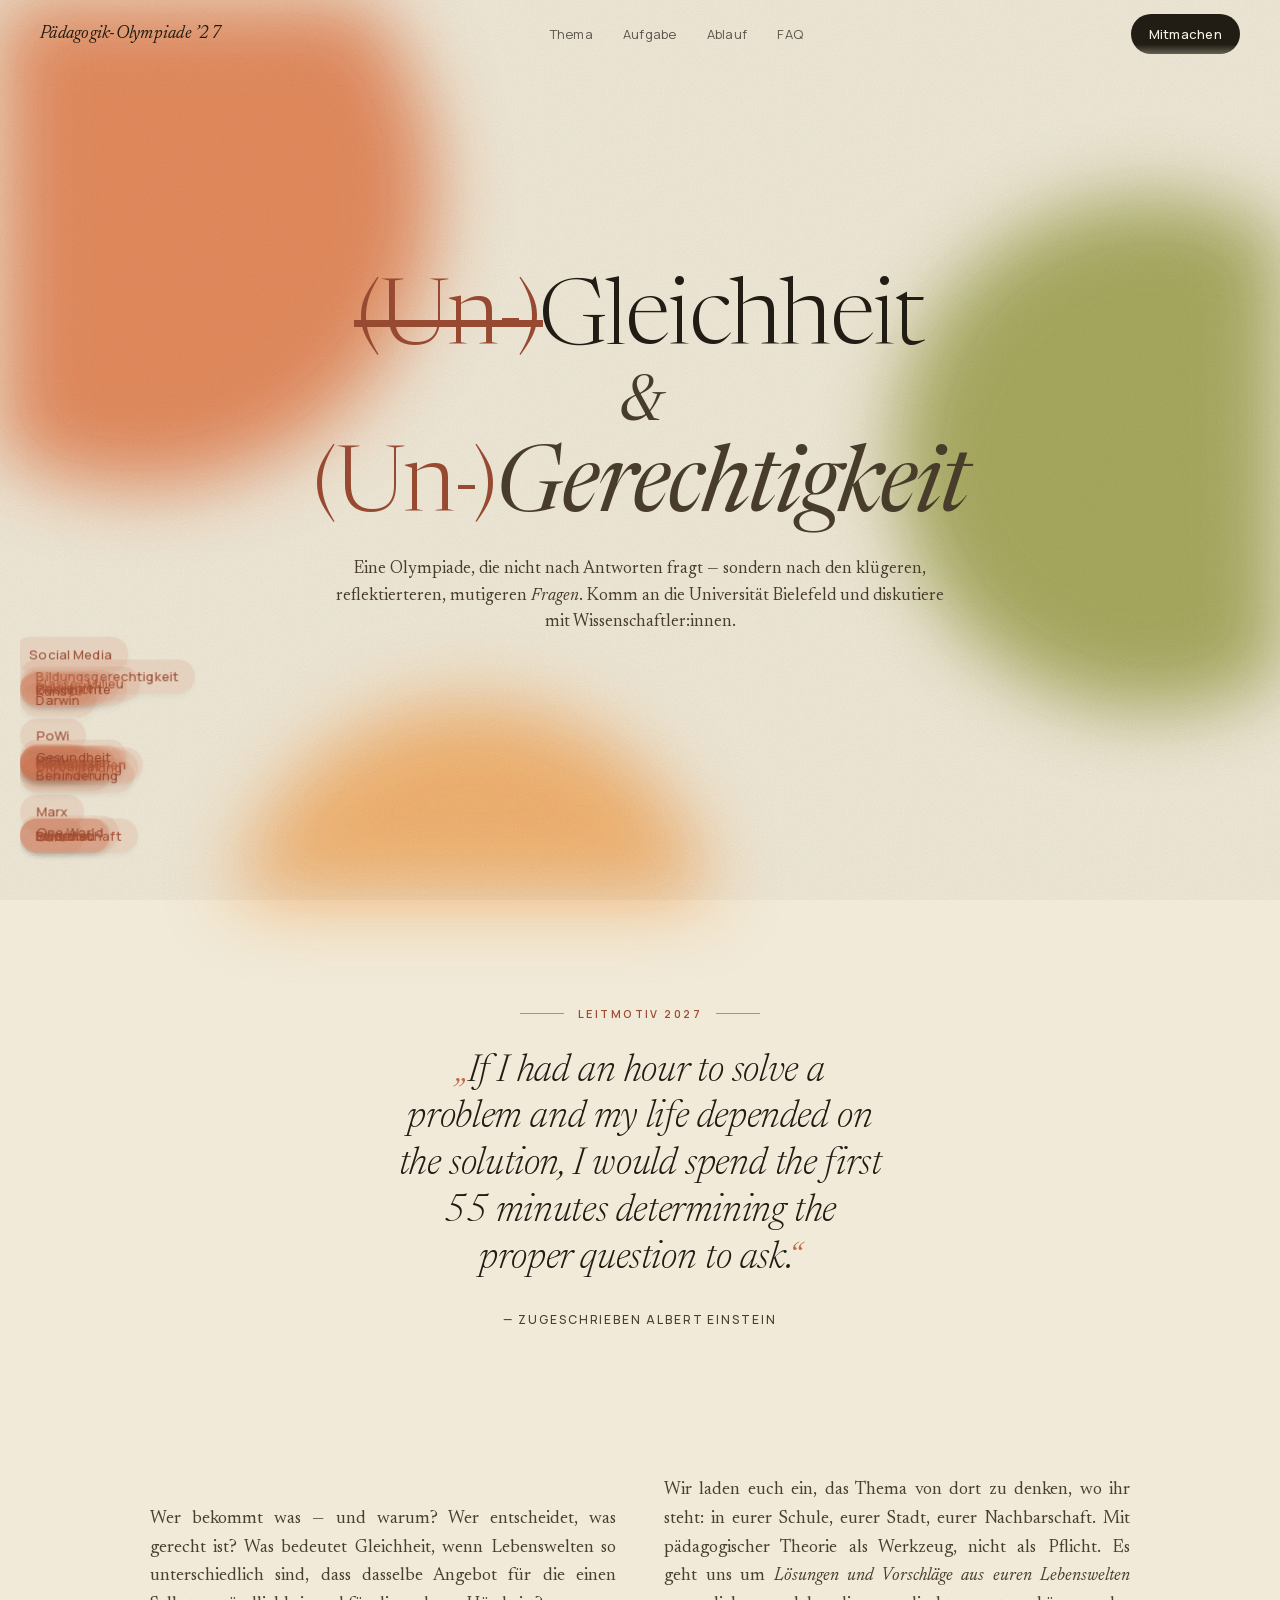
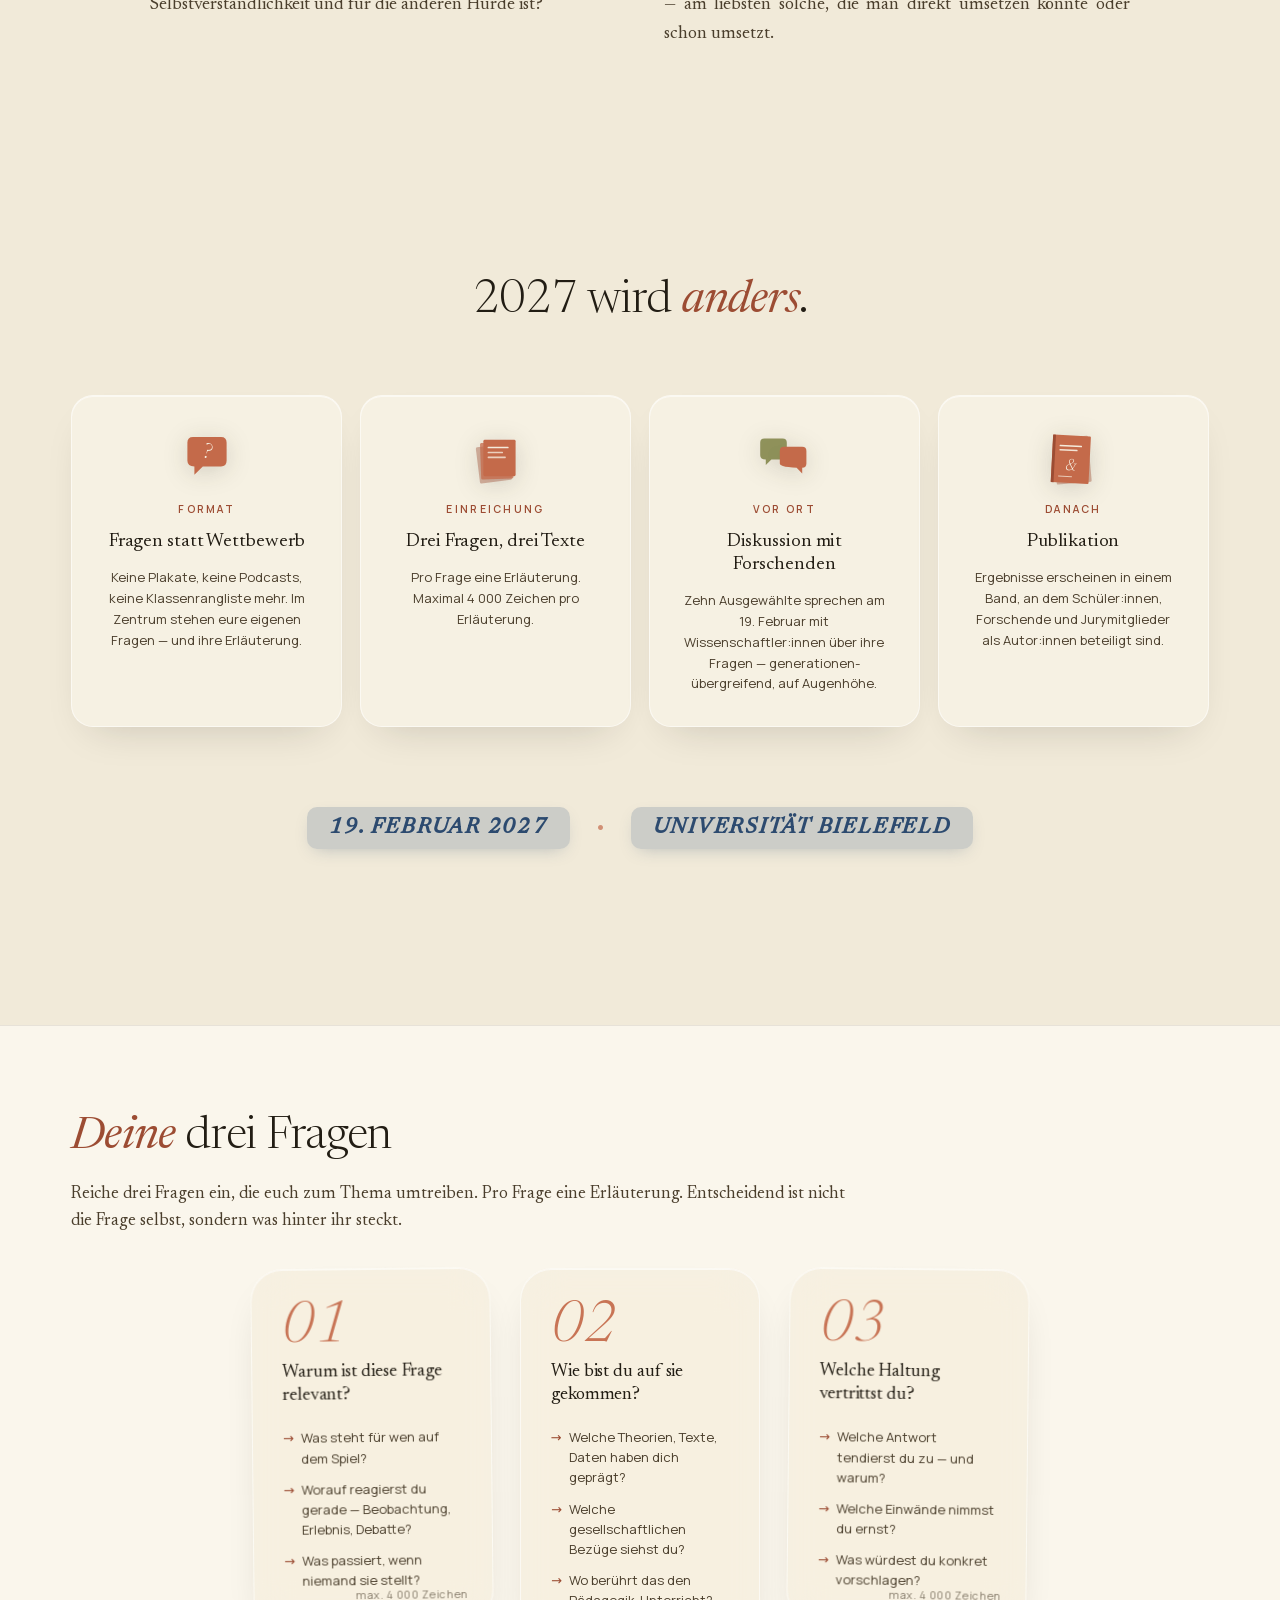
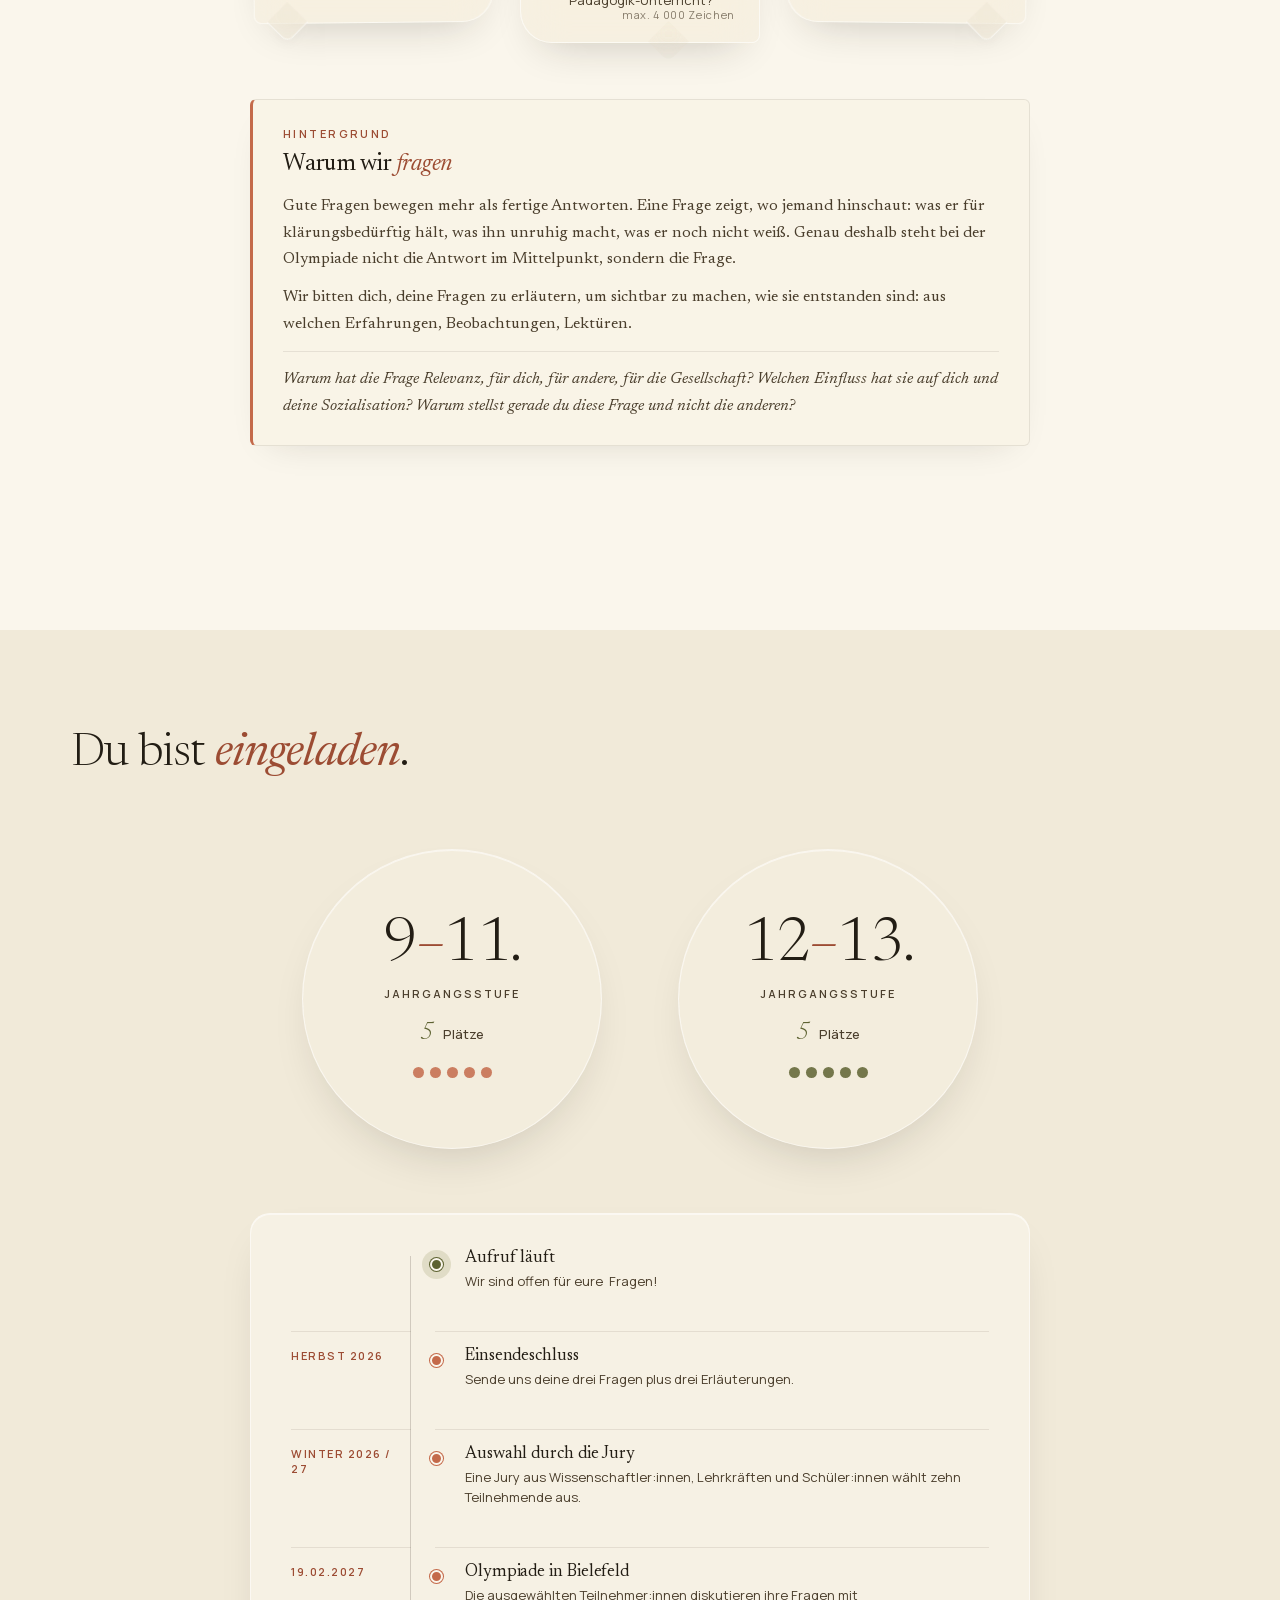
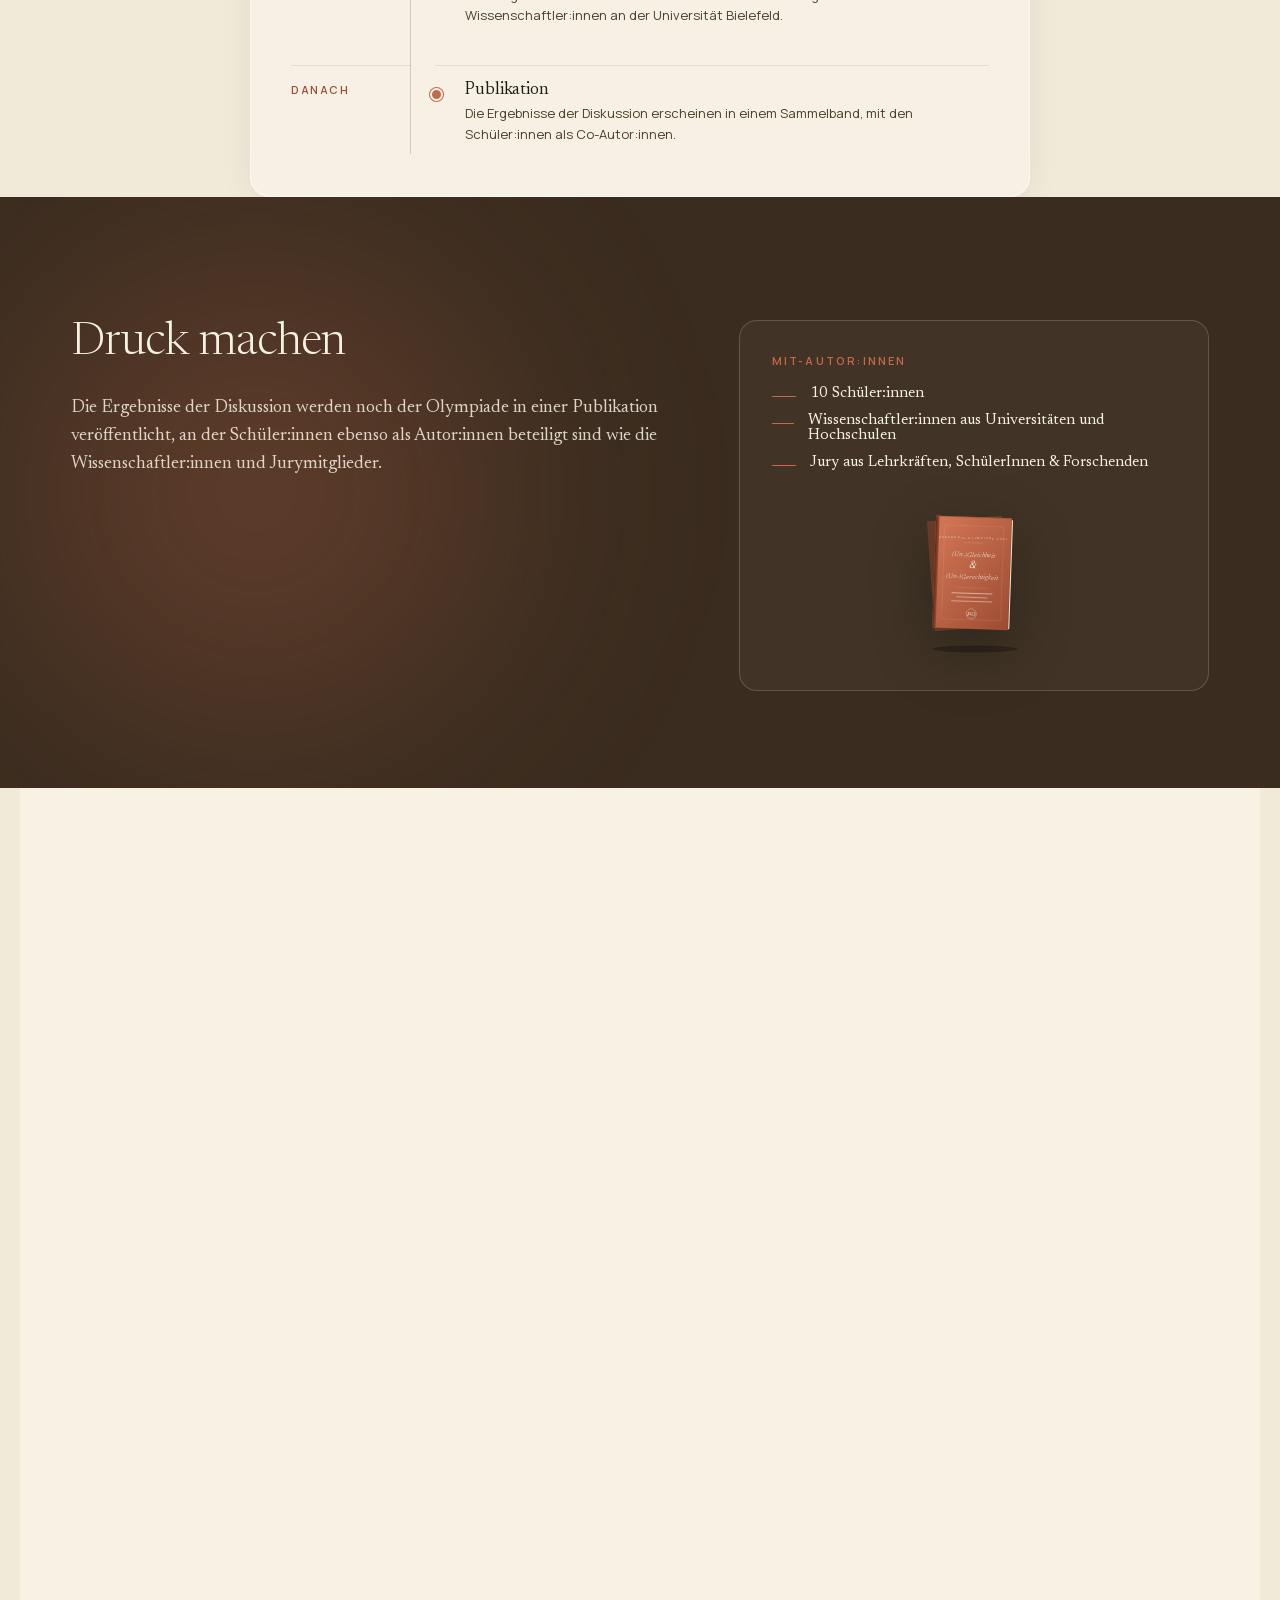
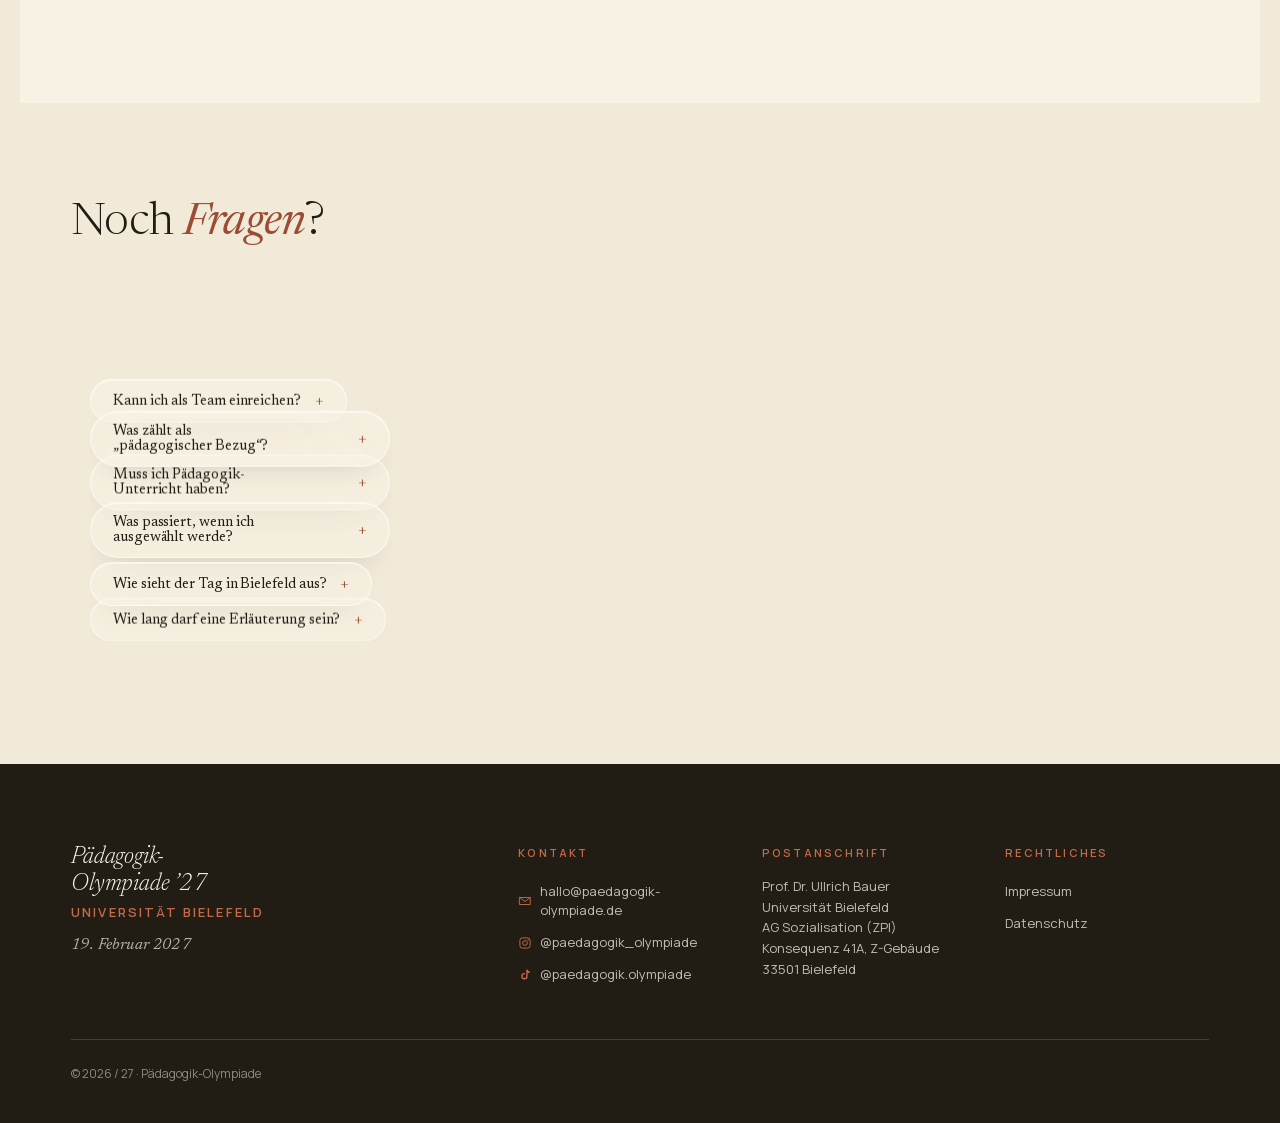
==== index.html @ 450d7ed5 "Hero: add PoWi to drifting words; fix 'Reicht' -> 'Reiche' in Aufgabe intro Co-Authored-By: Claude O" ====
<!DOCTYPE html>
<html lang="de">
<head>
<meta charset="UTF-8" />
<meta name="viewport" content="width=device-width, initial-scale=1.0" />
<title>Pädagogik-Olympiade 2027 — (Un-)Gleichheit & (Un-)Gerechtigkeit</title>
<meta name="description" content="Pädagogik-Olympiade 2027 an der Universität Bielefeld: Reiche drei Fragen zum Thema (Un-)Gleichheit und (Un-)Gerechtigkeit ein und diskutiere mit Wissenschaftler:innen.">
<meta name="referrer" content="strict-origin-when-cross-origin">
<meta http-equiv="Content-Security-Policy" content="default-src 'self'; style-src 'self' 'unsafe-inline'; font-src 'self'; img-src 'self' data:; script-src 'self' 'unsafe-inline'; base-uri 'self'; form-action 'self'; frame-ancestors 'none'">
<meta property="og:type" content="website">
<meta property="og:title" content="Pädagogik-Olympiade 2027 — (Un-)Gleichheit & (Un-)Gerechtigkeit">
<meta property="og:description" content="Reiche drei Fragen ein und diskutiere am 19. Februar 2027 an der Universität Bielefeld mit Wissenschaftler:innen.">
<meta property="og:url" content="https://tobiaskammer.github.io/paedagogik-olympiade-2027/">
<meta property="og:locale" content="de_DE">
<meta name="twitter:card" content="summary_large_image">
<link rel="icon" href="favicon.svg" type="image/svg+xml">
<link href="fonts/fonts.css" rel="stylesheet">
<style>
:root{
  --sand: #F1EAD9;
  --cream: #F8F2E4;
  --paper: #FAF6EC;
  --ink: #221d14;
  --ink-2: #4a3e2c;
  --terra: #C46A4A;
  --terra-deep: #9c4c33;
  --olive: #7a7e3e;
  --olive-deep: #5d6231;
  --rule: rgba(34,29,20,.18);
  --rule-soft: rgba(34,29,20,.09);
  --serif: 'Newsreader', 'Iowan Old Style', Georgia, serif;
  --sans: 'Manrope', ui-sans-serif, system-ui, sans-serif;
  --motion-scale: 1; /* 0..1.3 controlled by tweak */
  --density: 1;     /* 0.85..1.25 controlled by tweak */
  --section-pad: clamp(104px, 11vw, 184px);
  --section-head-gap: clamp(56px, 5.5vw, 88px);
}
*{box-sizing:border-box;margin:0;padding:0}
html,body{background:var(--sand);color:var(--ink);font-family:var(--sans);
  font-feature-settings:"ss01","cv11";-webkit-font-smoothing:antialiased;
  text-rendering:optimizeLegibility}
body{overflow-x:hidden}
::selection{background:var(--terra);color:var(--cream)}
img{max-width:100%;display:block}

/* ─────────────────────────────────────────────
   FLUID BACKGROUND BLOBS — site-wide, pointer-events:none
   ───────────────────────────────────────────── */
.bg{position:fixed;inset:0;z-index:-1;pointer-events:none;overflow:hidden;
  filter:blur(38px) saturate(120%);opacity:calc(.88 * var(--motion-scale))}
.bg span{position:absolute;border-radius:50%;mix-blend-mode:multiply;
  animation:drift linear infinite;will-change:transform}
.bg .b1{width:46vw;height:46vw;left:-12vw;top:-8vw;background:#d68a64;
  animation-duration:calc(46s / var(--motion-scale, 1))}
.bg .b2{width:40vw;height:40vw;right:-10vw;top:22vh;background:#a4a667;
  animation-duration:calc(58s / var(--motion-scale, 1));animation-direction:reverse}
.bg .b3{width:38vw;height:38vw;left:18vw;top:78vh;background:#e8b27a;
  animation-duration:calc(70s / var(--motion-scale, 1))}
.bg .b4{width:32vw;height:32vw;right:8vw;top:140vh;background:#c46a4a;
  animation-duration:calc(64s / var(--motion-scale, 1));animation-direction:reverse}
.bg .b5{width:44vw;height:44vw;left:-6vw;top:200vh;background:#9da361;
  animation-duration:calc(80s / var(--motion-scale, 1))}
.bg .b6{width:36vw;height:36vw;right:-8vw;top:280vh;background:#d68a64;
  animation-duration:calc(72s / var(--motion-scale, 1));animation-direction:reverse}
@keyframes drift{
  0%   {transform:translate3d(0,0,0) rotate(0deg) scale(1)}
  25%  {transform:translate3d(6vw,-4vh,0) rotate(90deg) scale(1.08)}
  50%  {transform:translate3d(-3vw,6vh,0) rotate(180deg) scale(.92)}
  75%  {transform:translate3d(-6vw,-2vh,0) rotate(270deg) scale(1.05)}
  100% {transform:translate3d(0,0,0) rotate(360deg) scale(1)}
}
[data-motion="0"] .bg{display:none}

/* Grainy paper overlay */
.grain{position:fixed;inset:0;pointer-events:none;z-index:1;opacity:.4;
  mix-blend-mode:multiply;
  background-image:url("data:image/svg+xml;utf8,<svg xmlns='http://www.w3.org/2000/svg' width='240' height='240'><filter id='n'><feTurbulence type='fractalNoise' baseFrequency='.9' numOctaves='2'/><feColorMatrix values='0 0 0 0 .12 0 0 0 0 .1 0 0 0 0 .07 0 0 0 .25 0'/></filter><rect width='100%25' height='100%25' filter='url(%23n)'/></svg>")}

/* ─────────────────────────────────────────────
   LAYOUT
   ───────────────────────────────────────────── */
main{position:relative;z-index:2}
.wrap{max-width:1240px;margin:0 auto;padding:0 clamp(20px,4vw,56px)}
section{padding:calc(var(--section-pad) * var(--density)) 0;position:relative}

/* nav */
.topbar{position:fixed;top:0;left:0;right:0;z-index:50;
  display:flex;justify-content:space-between;align-items:center;
  padding:14px clamp(20px,4vw,40px) 18px;
  font-family:var(--sans);font-size:13px;letter-spacing:.02em;
  background:transparent;
  isolation:isolate;
  transition:background .4s ease, backdrop-filter .4s ease, padding .4s ease;
  -webkit-mask-image:linear-gradient(to bottom, #000 62%, transparent 100%);
  mask-image:linear-gradient(to bottom, #000 62%, transparent 100%)}
.topbar.scrolled{
  background:linear-gradient(to bottom, rgba(241,234,217,.55) 0%, rgba(241,234,217,.42) 65%, rgba(241,234,217,0) 100%);
  backdrop-filter:blur(24px) saturate(180%);
  -webkit-backdrop-filter:blur(24px) saturate(180%);
  padding-bottom:26px}
@supports not ((backdrop-filter:blur(1px)) or (-webkit-backdrop-filter:blur(1px))){
  .topbar.scrolled{background:linear-gradient(to bottom, rgba(241,234,217,.95) 0%, rgba(241,234,217,.85) 60%, rgba(241,234,217,0) 100%)}
}
.topbar .mark{font-family:var(--serif);font-style:italic;font-size:18px;
  font-weight:400;color:var(--ink)}
.topbar nav{display:flex;gap:22px}
.topbar nav a{color:var(--ink);text-decoration:none;opacity:.7;
  transition:opacity .2s}
.topbar nav a:hover{opacity:1}
.topbar .cta{background:var(--ink);color:var(--cream);padding:10px 18px;
  border-radius:999px;text-decoration:none;font-weight:500;font-size:13px;
  min-height:40px;display:inline-flex;align-items:center}
.topbar .cta:hover{background:var(--terra-deep)}
.topbar nav a{padding:8px 4px;min-height:40px;display:inline-flex;align-items:center}

/* Burger menu */
.burger{display:none;background:transparent;border:0;padding:0;cursor:pointer;
  width:44px;height:44px;align-items:center;justify-content:center;
  flex-direction:column;gap:5px}
.burger span{display:block;width:22px;height:2px;background:var(--ink);
  border-radius:2px;transition:transform .3s ease, opacity .25s ease}
.topbar.open .burger span:nth-child(1){transform:translateY(7px) rotate(45deg)}
.topbar.open .burger span:nth-child(2){opacity:0}
.topbar.open .burger span:nth-child(3){transform:translateY(-7px) rotate(-45deg)}

@media (max-width:640px){
  .topbar{-webkit-mask-image:none;mask-image:none}
  .burger{display:inline-flex;order:2;margin-left:10px}
  .topbar .cta{order:3;margin-left:10px;font-size:12px;padding:8px 14px;min-height:36px}
  .topbar nav{display:none}
  .topbar.open{background:rgba(241,234,217,.96);backdrop-filter:blur(24px) saturate(180%);
    -webkit-backdrop-filter:blur(24px) saturate(180%)}
  .topbar.open nav{display:flex;flex-direction:column;position:absolute;
    top:100%;left:0;right:0;background:rgba(241,234,217,.98);
    backdrop-filter:blur(24px) saturate(180%);-webkit-backdrop-filter:blur(24px) saturate(180%);
    padding:14px clamp(20px,4vw,40px) 22px;gap:4px;
    box-shadow:0 18px 40px -16px rgba(34,29,20,.25);border-top:1px solid var(--rule-soft)}
  .topbar.open nav a{font-size:18px;padding:12px 0;opacity:1;min-height:48px}
}

/* HERO */
.hero{min-height:100vh;display:flex;flex-direction:column;justify-content:center;
  padding-top:120px;padding-bottom:calc(var(--section-pad) * var(--density) * .6)}
.hero .hero-inner{width:100%}
[data-hero="centered"] .hero{text-align:center}
[data-hero="centered"] .hero .hero-inner{max-width:980px;margin:0 auto}
[data-hero="centered"] .hero h1{margin-left:auto;margin-right:auto}
[data-hero="centered"] .hero .lede{margin-left:auto;margin-right:auto}
[data-hero="centered"] .hero-meta{justify-content:center}
.hero .eyebrow{font-family:var(--sans);font-size:13px;letter-spacing:.18em;
  text-transform:uppercase;color:var(--terra-deep);font-weight:600;margin-bottom:28px;
  display:flex;align-items:center;gap:14px}
.hero .eyebrow::before{content:"";width:46px;height:1px;background:var(--terra-deep);
  display:inline-block}
.hero h1{font-family:var(--serif);font-weight:300;
  font-size:clamp(44px,7.2vw,92px);line-height:.96;letter-spacing:-.022em;
  color:var(--ink);margin-bottom:24px}
.hero h1 .un{display:inline-block;position:relative;color:var(--terra-deep)}
.hero h1 .un:not(.un-explode)::after{content:"";position:absolute;left:-2%;right:-2%;top:48%;
  height:.08em;background:var(--terra-deep);transform-origin:left;
  animation:strike 2.4s 5s cubic-bezier(.7,0,.3,1) both;
  animation-play-state:running;animation-iteration-count:1}
[data-motion="0"] .hero h1 .un:not(.un-explode)::after{transform:scaleX(1);animation:none}
@keyframes strike{0%{transform:scaleX(0)}100%{transform:scaleX(1)}}
/* Second (Un-) — vibrate then sanft explodieren, loop */
.hero h1 .un-explode{display:inline-block;transform-origin:center;
  animation:vibrateExplode 9s ease-in-out infinite;
  animation-delay:.6s;will-change:transform,opacity,filter}
[data-motion="0"] .hero h1 .un-explode{animation:none}
@keyframes vibrateExplode{
  0%, 6% { transform:translate(0,0) rotate(0) scale(1); opacity:1; filter:blur(0) }
  10% { transform:translate(-.4px,.3px) rotate(-.3deg) }
  14% { transform:translate(.4px,-.3px) rotate(.3deg) }
  18% { transform:translate(-.8px,.5px) rotate(-.5deg) }
  22% { transform:translate(.8px,-.5px) rotate(.5deg) }
  26% { transform:translate(-1.4px,.8px) rotate(-.8deg) }
  30% { transform:translate(1.4px,-.8px) rotate(.8deg) }
  34% { transform:translate(-2.2px,1.2px) rotate(-1.2deg) }
  38% { transform:translate(2.2px,-1.2px) rotate(1.2deg) }
  42% { transform:translate(-3px,1.6px) rotate(-1.6deg); opacity:1 }
  46% { transform:translate(3px,-1.6px) rotate(1.6deg); opacity:.95 }
  50% { transform:translate(-3.6px,1.8px) rotate(-1.8deg); opacity:.85; filter:blur(.4px) }
  54% { transform:translate(0,0) scale(1.18) rotate(0); opacity:.55; filter:blur(2px); letter-spacing:.04em }
  60% { transform:scale(1.55); opacity:.18; filter:blur(8px); letter-spacing:.18em }
  66%, 94% { transform:scale(1.9); opacity:0; filter:blur(14px) }
  100% { transform:translate(0,0) scale(1) rotate(0); opacity:1; filter:blur(0); letter-spacing:0 }
}

.hero h1 em{font-style:italic;font-weight:400;color:var(--ink-2)}
.hero h1 .amp{display:block;font-style:italic;font-weight:400;color:var(--ink-2);
  font-size:.7em;line-height:1.1;margin:.06em 0}
.hero .lede{max-width:620px;font-family:var(--serif);font-weight:400;
  font-size:17px;line-height:1.55;color:var(--ink-2);
  margin-top:8px}
.hero-meta{margin-top:48px;display:flex;flex-wrap:wrap;gap:10px 18px;
  align-items:baseline;justify-content:center;
  font-family:var(--serif);font-size:18px;font-weight:400;
  letter-spacing:-.005em;color:var(--ink-2)}
.hero-meta span{display:inline-flex;align-items:baseline}
.hero-meta .sep{color:var(--terra);font-style:normal;opacity:.7}
.scroll-cue{position:absolute;left:50%;bottom:32px;transform:translateX(-50%);
  font-family:var(--sans);font-size:11px;letter-spacing:.2em;text-transform:uppercase;
  color:var(--ink-2);opacity:.7;display:flex;flex-direction:column;align-items:center;gap:10px}
.scroll-cue::after{content:"";width:1px;height:36px;background:currentColor;
  animation:scrollLine 2.4s ease-in-out infinite;transform-origin:top}
@keyframes scrollLine{0%,100%{transform:scaleY(.3)}50%{transform:scaleY(1)}}

/* QUOTE */
.quote{padding:calc(var(--section-pad) * var(--density) * 1.15) 0}
.quote-grid{width:fit-content;max-width:min(540px, 90%);margin:0 auto;text-align:center;
  display:flex;flex-direction:column;align-items:center;gap:28px;
  position:relative;z-index:2}
.quote-grid .tag{font-family:var(--sans);font-size:11px;letter-spacing:.22em;
  text-transform:uppercase;font-weight:600;color:var(--terra-deep);
  display:inline-flex;align-items:center;gap:14px}
.quote-grid .tag::before,.quote-grid .tag::after{content:"";width:44px;height:1px;
  background:var(--terra-deep);opacity:.6}
.quote q{font-family:var(--serif);font-weight:300;font-style:italic;
  font-size:clamp(24px,3vw,42px);line-height:1.22;letter-spacing:-.01em;
  color:var(--ink);quotes:"„" "“";display:block;text-wrap:pretty;max-width:22ch}
.quote q::before,.quote q::after{color:var(--terra)}
.quote .attr{font-family:var(--sans);font-size:12px;color:var(--ink-2);
  font-weight:500;letter-spacing:.16em;text-transform:uppercase}
@media (max-width:780px){.quote q{font-size:24px}}

/* WAS IST NEU */
.neu{background:transparent;
  padding-top:calc(var(--section-pad) * var(--density) * .5)}
.neu .section-head{text-align:center}
.neu-meta{display:flex;flex-wrap:wrap;justify-content:center;align-items:center;
  gap:14px 26px;margin-top:80px;
  font-family:var(--serif);font-size:32px;font-weight:400;color:var(--ink);
  font-style:italic}
.neu-meta .hl{background:rgba(74,107,140,.22);color:#2c4a6f;
  padding:10px 22px;border-radius:10px;font-style:italic;
  letter-spacing:.08em;text-transform:uppercase;
  font-size:clamp(16px,2vw,22px);font-weight:600;
  box-shadow:0 6px 18px -8px rgba(44,74,111,.35)}
.neu-meta .sep{color:var(--terra);opacity:.7;font-style:normal;font-size:1.2em}
@media (max-width:640px){.neu-meta{gap:10px 14px;margin-top:56px}
  .neu-meta .hl{font-size:14px;padding:8px 16px}}
.section-head{margin-bottom:var(--section-head-gap)}
.section-head h2{font-family:var(--serif);font-weight:300;
  font-size:clamp(30px,3.6vw,50px);line-height:1.02;letter-spacing:-.018em}
.section-head h2 em{font-style:italic;color:var(--terra-deep);font-weight:400}
@media (max-width:780px){.section-head{margin-bottom:36px}}

.neu-grid{display:grid;grid-template-columns:repeat(4,1fr);gap:18px;
  background:none;border:0;border-radius:0}
.neu-grid .card{
  background:rgba(250,246,236,.55);
  backdrop-filter:blur(22px) saturate(140%);
  -webkit-backdrop-filter:blur(22px) saturate(140%);
  border-radius:22px;
  padding:34px 26px 32px;
  border:1px solid rgba(255,255,255,.55);
  box-shadow:0 18px 40px -22px rgba(34,29,20,.22), 0 1px 0 rgba(255,255,255,.55) inset;
  display:flex;flex-direction:column;align-items:center;gap:14px;
  text-align:center;min-height:260px;
  transition:transform .4s cubic-bezier(.2,.7,.3,1.2), box-shadow .4s}
.neu-grid .card:hover{transform:translateY(-3px);
  box-shadow:0 24px 52px -22px rgba(34,29,20,.28), 0 1px 0 rgba(255,255,255,.65) inset}
.neu-grid .card .icon{width:56px;height:56px;display:block;
  filter:drop-shadow(0 4px 12px rgba(34,29,20,.16));margin-bottom:2px}
.neu-grid .card .icon svg{width:100%;height:100%;display:block}
.neu-grid .card .k{font-family:var(--sans);font-size:10.5px;letter-spacing:.22em;
  text-transform:uppercase;color:var(--terra-deep);font-weight:600}
.neu-grid .card h3{font-family:var(--serif);font-weight:400;font-size:19px;
  line-height:1.22;letter-spacing:-.005em}
.neu-grid .card p{font-size:13px;line-height:1.6;color:var(--ink-2);max-width:26ch}
@media (max-width:980px){.neu-grid{grid-template-columns:repeat(2,1fr)}}
@media (max-width:520px){.neu-grid{grid-template-columns:1fr}}

/* THEMA — simplified */
.thema{text-align:center;padding-bottom:calc(var(--section-pad) * var(--density) * .8)}
.thema-body{display:grid;grid-template-columns:1fr 1fr;gap:48px;max-width:980px;
  margin:0 auto;text-align:left;position:relative;z-index:2;align-items:center}
.thema-body p{font-family:var(--serif);font-size:18px;line-height:1.6;
  color:var(--ink-2);font-weight:400;text-wrap:pretty;
  text-align:justify;hyphens:auto;-webkit-hyphens:auto}
@media (max-width:780px){.thema-body{grid-template-columns:1fr;gap:24px;max-width:520px}}

/* QUOTE — flying chips around the quote */
.quote{position:relative;min-height:clamp(480px, 64vh, 680px);
  padding:calc(var(--section-pad) * var(--density) * .6) 0}
.quote-tags{position:absolute;left:0;right:0;
  top:calc(-100vh + 140px);bottom:0;width:100%;
  overflow:hidden;pointer-events:none;z-index:1;margin:0}
.quote-tags span{position:absolute;top:0;left:0;
  font-family:var(--sans);font-size:13px;padding:8px 16px;
  border-radius:999px;background:rgba(196,106,74,.14);color:var(--terra-deep);
  font-weight:500;letter-spacing:.01em;white-space:nowrap;
  user-select:none;cursor:default;
  box-shadow:0 4px 12px -6px rgba(34,29,20,.14);
  will-change:transform}
[data-motion="0"] .quote{min-height:0}
[data-motion="0"] .quote-tags{position:relative;inset:auto;height:auto;
  display:flex;flex-wrap:wrap;justify-content:center;gap:8px;
  max-width:780px;margin:48px auto 0}
[data-motion="0"] .quote-tags span{position:static}

/* DIE AUFGABE — drei Fragen */
.aufgabe{background:var(--paper);border-top:1px solid var(--rule-soft);
  padding-top:calc(var(--section-pad) * var(--density) * .5)}
.aufgabe .section-head{margin-bottom:20px}
.fragen{display:grid;grid-template-columns:repeat(3, minmax(0, 240px));
  justify-content:center;gap:32px 28px;margin-top:32px;align-items:start}
@media (max-width:880px){.fragen{grid-template-columns:repeat(2, minmax(0, 220px));max-width:480px;margin-left:auto;margin-right:auto}}
@media (max-width:560px){.fragen{grid-template-columns:minmax(0, 240px);max-width:240px}}
.frage{
  background:rgba(241,234,217,.5);
  backdrop-filter:blur(22px) saturate(160%);
  -webkit-backdrop-filter:blur(22px) saturate(160%);
  border:1px solid rgba(255,255,255,.6);
  border-radius:32px;
  padding:34px 30px 32px;position:relative;
  box-shadow:0 20px 44px -22px rgba(34,29,20,.24), 0 1px 0 rgba(255,255,255,.6) inset;
  transition:transform .4s cubic-bezier(.2,.7,.3,1.2), box-shadow .4s}
/* Bubble 1 — tail bottom-left, slight tilt */
.frage:nth-child(1){border-bottom-left-radius:8px;transform:rotate(-.6deg)}
.frage:nth-child(1)::after{left:18px;right:auto}
/* Bubble 2 — tail bottom-center, no tilt */
.frage:nth-child(2){border-bottom-right-radius:8px}
.frage:nth-child(2)::after{left:auto;right:32%}
/* Bubble 3 — tail bottom-right, slight tilt */
.frage:nth-child(3){border-bottom-right-radius:8px;transform:rotate(.6deg)}
.frage:nth-child(3)::after{left:auto;right:24px}
.frage::after{content:"";position:absolute;bottom:-14px;
  width:28px;height:28px;
  background:rgba(241,234,217,.6);
  backdrop-filter:blur(22px) saturate(160%);
  -webkit-backdrop-filter:blur(22px) saturate(160%);
  border-right:1px solid rgba(255,255,255,.6);
  border-bottom:1px solid rgba(255,255,255,.6);
  transform:rotate(45deg);
  border-bottom-right-radius:8px;
  box-shadow:6px 6px 16px -10px rgba(34,29,20,.18)}
.frage:hover{transform:translateY(-3px) rotate(0);
  box-shadow:0 28px 56px -24px rgba(34,29,20,.3), 0 1px 0 rgba(255,255,255,.7) inset}
.frage .num{font-family:var(--serif);font-style:italic;font-weight:300;
  font-size:56px;line-height:.9;color:var(--terra);opacity:.92;
  margin-bottom:8px}
.frage h4{font-family:var(--serif);font-weight:400;font-size:18px;line-height:1.28;
  margin-bottom:20px;letter-spacing:-.005em}
.frage ul{list-style:none;display:flex;flex-direction:column;gap:11px}
.frage ul li{font-family:var(--sans);font-size:13px;line-height:1.55;
  color:var(--ink-2);padding-left:18px;position:relative}
.frage ul li::before{content:"→";position:absolute;left:0;top:0;
  color:var(--terra-deep);font-weight:500}
.frage .limit{position:absolute;right:24px;bottom:20px;font-family:var(--sans);
  font-size:11px;color:var(--ink-2);opacity:.65;letter-spacing:.06em}
@media (max-width:980px){.fragen{grid-template-columns:1fr}}

/* Warum wir fragen — Erklär-Kasten */
.warum-fragen{max-width:780px;margin:56px auto 8px;
  background:rgba(248,242,228,.55);
  border:1px solid var(--rule-soft);border-left:3px solid var(--terra);
  border-radius:6px;padding:26px 30px;position:relative;
  box-shadow:0 14px 36px -22px rgba(34,29,20,.18);
  text-align:left}
.warum-fragen .kicker{font-family:var(--sans);font-size:11px;
  letter-spacing:.22em;text-transform:uppercase;
  color:var(--terra-deep);font-weight:600;margin-bottom:8px}
.warum-fragen h3{font-family:var(--serif);font-weight:400;font-size:24px;
  line-height:1.25;letter-spacing:-.01em;color:var(--ink);
  margin-bottom:14px}
.warum-fragen h3 em{font-style:italic;color:var(--terra-deep)}
.warum-fragen p{font-family:var(--serif);font-size:16px;line-height:1.65;
  color:var(--ink-2);margin-bottom:12px}
.warum-fragen p:last-child{margin-bottom:0}
.warum-fragen .leitfragen{margin-top:14px;padding-top:14px;
  border-top:1px solid var(--rule-soft);
  font-family:var(--serif);font-style:italic;font-size:16px;
  line-height:1.65;color:var(--ink-2)}

/* ALTERSSTUFEN */
#alter{padding-top:calc(var(--section-pad) * var(--density) * .575)}
.alter-grid{display:grid;grid-template-columns:1fr 1fr;gap:32px;
  max-width:720px;margin:0 auto;justify-items:center}
.alter-card{aspect-ratio:1/1;width:100%;max-width:300px;
  background:rgba(248,242,228,.38);
  backdrop-filter:blur(22px) saturate(150%);
  -webkit-backdrop-filter:blur(22px) saturate(150%);
  border:1px solid rgba(255,255,255,.55);
  border-radius:50%;padding:28px;position:relative;overflow:hidden;
  display:flex;flex-direction:column;justify-content:center;align-items:center;
  text-align:center;gap:4px;
  box-shadow:0 22px 50px -24px rgba(34,29,20,.22), 0 1px 0 rgba(255,255,255,.55) inset}
.alter-card .age{font-family:var(--serif);font-weight:300;
  font-size:clamp(40px,5vw,60px);line-height:.92;letter-spacing:-.025em;
  color:var(--ink)}
.alter-card .age em{font-style:italic;color:var(--terra-deep)}
.alter-card .lbl{font-family:var(--sans);font-size:11px;letter-spacing:.18em;
  text-transform:uppercase;color:var(--ink-2);font-weight:600;margin:8px 0 16px}
.alter-card .seats{display:flex;align-items:baseline;gap:10px;
  font-family:var(--serif);font-size:24px;font-weight:300}
.alter-card .seats em{font-style:italic;color:var(--olive-deep)}
.alter-card .seats span{font-family:var(--sans);font-size:13px;color:var(--ink-2);
  font-weight:500}
.alter-card .dots{display:flex;gap:6px;margin-top:18px;flex-wrap:wrap}
.alter-card .dots i{width:11px;height:11px;border-radius:50%;
  background:var(--terra);opacity:.85;font-style:normal}
.alter-card.b .dots i{background:var(--olive-deep)}
.jury-bonus{margin-top:24px;padding:20px 26px;background:rgba(196,106,74,.08);
  border:1px dashed var(--terra);border-radius:4px;
  font-family:var(--serif);font-style:italic;font-size:15px;
  color:var(--ink-2);text-wrap:pretty;display:flex;gap:18px;align-items:center}
.jury-bonus strong{font-style:normal;font-family:var(--sans);font-weight:600;
  color:var(--terra-deep);font-size:11px;letter-spacing:.18em;
  text-transform:uppercase;flex-shrink:0;background:var(--cream);
  padding:8px 12px;border-radius:999px}
.einzel-banner{margin:32px auto 0;max-width:680px;display:flex;align-items:center;gap:18px;
  padding:18px 22px;background:rgba(196,106,74,.12);color:var(--ink);
  border:1px solid rgba(196,106,74,.28);border-radius:14px}
.einzel-banner .ico{font-family:var(--serif);font-style:italic;font-size:22px;
  font-weight:400;color:var(--terra-deep);line-height:1;
  width:34px;height:34px;border-radius:50%;
  background:rgba(196,106,74,.18);display:flex;align-items:center;justify-content:center;
  flex-shrink:0}
.einzel-banner div{flex:1}
.einzel-banner b{display:block;font-family:var(--sans);font-size:10.5px;
  letter-spacing:.18em;text-transform:uppercase;color:var(--terra-deep);
  font-weight:600;margin-bottom:4px}
.einzel-banner span{font-family:var(--serif);font-size:14.5px;line-height:1.5;
  font-weight:400;color:var(--ink-2)}
@media (max-width:780px){.alter-grid{grid-template-columns:1fr}}

/* ABLAUF / TIMELINE */
.ablauf{background:var(--paper);border-top:1px solid var(--rule-soft)}
.timeline{position:relative;display:grid;grid-template-columns:120px 1fr;gap:24px;
  max-width:780px;margin:0 auto;
  background:rgba(250,246,236,.6);
  backdrop-filter:blur(20px) saturate(140%);
  -webkit-backdrop-filter:blur(20px) saturate(140%);
  border:1px solid rgba(255,255,255,.55);
  border-radius:20px;
  padding:36px 40px;
  box-shadow:0 20px 44px -22px rgba(34,29,20,.22), 0 1px 0 rgba(255,255,255,.55) inset}
.timeline::before{content:"";position:absolute;left:159px;top:42px;bottom:42px;
  width:1px;background:var(--rule)}
.tl-row{display:contents}
.tl-row .when{font-family:var(--sans);font-size:11px;font-weight:600;
  letter-spacing:.14em;text-transform:uppercase;color:var(--terra-deep);
  padding:16px 0;border-top:1px solid var(--rule-soft)}
.tl-row:first-child .when,.tl-row:first-child .what{border-top:0;padding-top:0}
.tl-row .what{padding:16px 0 16px 30px;border-top:1px solid var(--rule-soft);
  position:relative}
.tl-row .what::before{content:"";position:absolute;left:-5px;top:22px;
  width:9px;height:9px;border-radius:50%;background:var(--terra);
  border:2px solid var(--paper);box-shadow:0 0 0 1px var(--terra)}
.tl-row:first-child .what::before{top:8px}
.tl-row .what h4{font-family:var(--serif);font-weight:400;font-size:17px;
  letter-spacing:-.005em;margin-bottom:4px}
.tl-row .what p{font-size:13px;line-height:1.55;color:var(--ink-2);max-width:520px}
.tl-row.now .what::before{background:var(--olive-deep);box-shadow:0 0 0 1px var(--olive-deep),
  0 0 0 8px rgba(122,126,62,.18);animation:pulse 2s ease-in-out infinite}
@keyframes pulse{0%,100%{box-shadow:0 0 0 1px var(--olive-deep),0 0 0 8px rgba(122,126,62,.18)}
  50%{box-shadow:0 0 0 1px var(--olive-deep),0 0 0 14px rgba(122,126,62,0)}}
@media (max-width:780px){
  .timeline{grid-template-columns:1fr;gap:0;padding:26px 24px 8px}
  .timeline::before{left:29px;top:32px;bottom:32px}
  .tl-row{display:block;padding-left:30px;position:relative;padding-bottom:24px}
  .tl-row .when{padding:0 0 8px;border:0}
  .tl-row .what{padding:0;border:0}
  .tl-row .what::before{left:-25px;top:6px}
}

/* DISKUSSION / GENERATIONEN */
.diskussion{padding:calc(var(--section-pad) * var(--density) * 1.15) 0;position:relative}
.disk-grid{display:grid;grid-template-columns:1.2fr 1fr;gap:64px;align-items:center}
.disk-grid .vis{position:relative;aspect-ratio:1.1/1;border-radius:6px;
  overflow:hidden;background:linear-gradient(135deg,#d68a64,#a4a667 60%,#82864A)}
.disk-grid .vis svg{position:absolute;inset:0;width:100%;height:100%;
  mix-blend-mode:overlay;opacity:.7}
.disk-grid .vis .label{position:absolute;left:24px;bottom:20px;
  font-family:var(--sans);font-size:10px;letter-spacing:.2em;text-transform:uppercase;
  color:var(--cream);font-weight:600;opacity:.85}
.disk-grid h3{font-family:var(--serif);font-weight:300;
  font-size:clamp(26px,3vw,40px);line-height:1.05;letter-spacing:-.018em;
  margin-bottom:24px}
.disk-grid h3 em{font-style:italic;color:var(--terra-deep)}
.disk-grid p{font-family:var(--serif);font-size:16px;line-height:1.6;
  color:var(--ink-2);max-width:520px;text-wrap:pretty;margin-bottom:16px}
.disk-grid .stream-hint{margin-top:24px;display:inline-flex;align-items:center;
  gap:10px;padding:10px 16px;border:1px solid var(--rule);border-radius:999px;
  font-family:var(--sans);font-size:12px;color:var(--ink-2);letter-spacing:.04em}
.disk-grid .stream-hint::before{content:"";width:8px;height:8px;border-radius:50%;
  background:var(--terra);animation:pulse2 2s ease-in-out infinite}
@keyframes pulse2{0%,100%{opacity:.6;transform:scale(1)}50%{opacity:1;transform:scale(1.4)}}
@media (max-width:880px){.disk-grid{grid-template-columns:1fr;gap:32px}}

/* PUBLIKATION */
.publi{padding:calc(var(--section-pad) * var(--density) * .7) 0 calc(var(--section-pad) * var(--density) * .55);
  background:#3a2c1f;color:var(--cream);position:relative;overflow:hidden}
.publi::before{content:"";position:absolute;left:-10%;top:-30%;width:60%;height:160%;
  background:radial-gradient(circle,rgba(196,106,74,.32),transparent 60%);
  filter:blur(80px)}
.publi-book{margin:72px auto 0;max-width:220px;
  filter:drop-shadow(0 32px 48px rgba(0,0,0,.35));position:relative;z-index:2}
.publi-book svg{width:100%;height:auto;display:block}
.authors-book{margin:auto auto 0;padding-top:28px;max-width:130px;width:100%;
  filter:drop-shadow(0 18px 28px rgba(0,0,0,.3))}
.authors-book svg{width:100%;height:auto;display:block}
.publi .wrap{position:relative}
.publi .section-head h2,.publi .section-head .num strong{color:var(--cream)}
.publi .section-head h2 em{color:var(--terra)}
.publi .section-head .num{color:rgba(248,242,228,.6)}
.publi .section-head .num strong{color:var(--terra)}
.publi-grid{display:grid;grid-template-columns:1.3fr 1fr;gap:56px;align-items:stretch}
.publi-text{display:flex;flex-direction:column;gap:28px;justify-content:flex-start}
.publi-text h2{font-family:var(--serif);font-weight:300;
  font-size:clamp(30px,3.6vw,50px);line-height:1.02;letter-spacing:-.018em;
  color:var(--cream)}
.publi-text h2 em{font-style:italic;color:var(--terra);font-weight:400}
.publi p{font-family:var(--serif);font-size:18px;line-height:1.55;
  color:rgba(248,242,228,.85);max-width:640px;text-wrap:pretty}
.authors{padding:32px;border:1px solid rgba(248,242,228,.18);border-radius:18px;
  background:rgba(248,242,228,.04);
  display:flex;flex-direction:column}
.authors h4{font-family:var(--sans);font-size:11px;letter-spacing:.2em;
  text-transform:uppercase;color:var(--terra);font-weight:600;margin-bottom:18px}
.authors ul{list-style:none;display:flex;flex-direction:column;gap:12px}
.authors li{font-family:var(--serif);font-size:15px;font-weight:400;
  display:flex;align-items:baseline;gap:14px}
.authors li::before{content:"";width:24px;height:1px;background:var(--terra)}
.authors em{font-style:italic;color:var(--cream);font-weight:400}
@media (max-width:880px){.publi-grid{grid-template-columns:1fr}}

/* EINREICHUNG */
.einreich{background:var(--cream);
  padding-top:calc(var(--section-pad) * var(--density) * .68);
  padding-bottom:calc(var(--section-pad) * var(--density) * 1.35)}
.einreich-card{background:var(--paper);border:1px solid var(--rule);border-radius:6px;
  padding:clamp(28px,4vw,56px);position:relative;overflow:hidden}
.einreich-card::before{content:"";position:absolute;right:-80px;top:-80px;
  width:280px;height:280px;border-radius:50%;background:var(--terra);opacity:.12;
  filter:blur(40px)}
.einreich-card .lead{font-family:var(--serif);font-weight:300;
  font-size:clamp(22px,2.4vw,32px);line-height:1.18;letter-spacing:-.015em;
  max-width:780px;margin-bottom:34px;position:relative}
.einreich-card .lead em{font-style:italic;color:var(--terra-deep)}
.einreich-grid{display:grid;grid-template-columns:1.5fr 1fr;gap:40px;position:relative}
.einreich-grid h4{font-family:var(--sans);font-size:11px;letter-spacing:.2em;
  text-transform:uppercase;color:var(--terra-deep);font-weight:600;margin-bottom:14px}
.einreich-grid .check{list-style:none;display:flex;flex-direction:column;gap:10px}
.einreich-grid .check li{font-family:var(--sans);font-size:13.5px;line-height:1.6;
  color:var(--ink-2);padding-left:26px;position:relative}
.einreich-grid .check li::before{content:"✓";position:absolute;left:0;
  color:var(--olive-deep);font-weight:600;font-family:var(--sans)}
.einreich-grid .check li b{color:var(--ink);font-weight:600}
.einreich-book{display:flex;align-items:center;gap:18px;margin-top:32px;
  padding-top:24px;border-top:1px dashed var(--rule)}
.einreich-book svg{width:44px;height:auto;display:block;filter:drop-shadow(0 6px 14px rgba(34,29,20,.18))}
.einreich-book span{font-family:var(--serif);font-style:italic;font-size:14.5px;
  color:var(--ink-2);line-height:1.4;max-width:24ch}
.cta-box{background:rgba(248,242,228,.42);
  backdrop-filter:blur(22px) saturate(150%);
  -webkit-backdrop-filter:blur(22px) saturate(150%);
  border:1px solid rgba(255,255,255,.6);
  color:var(--ink);padding:32px;border-radius:18px;
  display:flex;flex-direction:column;gap:18px;
  box-shadow:0 22px 50px -24px rgba(34,29,20,.24), 0 1px 0 rgba(255,255,255,.6) inset}
.cta-box .mail-label{font-family:var(--sans);font-size:11px;letter-spacing:.2em;
  text-transform:uppercase;color:var(--terra-deep);font-weight:600}
.cta-box .mail{font-family:var(--serif);font-size:18px;font-weight:400;
  color:var(--ink);text-decoration:none;letter-spacing:-.005em}
.cta-box .mail:hover{color:var(--terra-deep)}
.cta-btn{display:inline-flex;align-items:center;gap:10px;
  background:var(--terra);color:var(--cream);padding:14px 22px;
  border-radius:999px;text-decoration:none;font-family:var(--sans);
  font-weight:600;font-size:14px;letter-spacing:.02em;
  transition:transform .2s, background .2s;align-self:flex-start}
.cta-btn:hover{background:var(--terra-deep);transform:translateY(-1px)}
.cta-btn::after{content:"→";font-family:var(--serif);font-style:italic;font-size:18px}
.cta-foot{font-family:var(--sans);font-size:12px;color:rgba(248,242,228,.6);
  line-height:1.5;margin-top:auto}
@media (max-width:880px){.einreich-grid{grid-template-columns:1fr}}
.download-row{display:flex;flex-direction:column;align-items:center;gap:10px;
  margin-top:32px;text-align:center}
.download-btn{display:inline-flex;align-items:center;gap:10px;
  background:transparent;color:var(--terra-deep);
  border:1.5px solid var(--terra);padding:13px 22px;
  border-radius:999px;text-decoration:none;font-family:var(--sans);
  font-weight:600;font-size:14px;letter-spacing:.02em;
  transition:background .2s, color .2s, transform .2s}
.download-btn:hover{background:var(--terra);color:var(--cream);transform:translateY(-1px)}
.download-btn[aria-disabled="true"]{opacity:.55;cursor:not-allowed;pointer-events:none;
  border-color:var(--rule);color:var(--ink-2)}
.download-btn .ico{width:16px;height:16px;flex:0 0 16px}
.download-note{font-family:var(--sans);font-size:12px;letter-spacing:.04em;
  color:var(--ink-2);opacity:.75}

/* FAQ — flying Pong bubbles */
#faq{padding-top:calc(var(--section-pad) * var(--density) * .55);
  padding-bottom:calc(var(--section-pad) * var(--density) * .7)}
.faq-list{position:relative;width:100%;max-width:1100px;
  height:clamp(300px, 36vh, 390px);
  margin:0 auto;overflow:hidden}
.faq-list details{
  position:absolute;top:0;left:0;margin:0;
  max-width:300px;
  background:rgba(248,242,228,.55);
  backdrop-filter:blur(20px) saturate(150%);
  -webkit-backdrop-filter:blur(20px) saturate(150%);
  border:1px solid rgba(255,255,255,.6);
  border-radius:999px;
  padding:0;
  box-shadow:0 14px 30px -18px rgba(34,29,20,.22), 0 1px 0 rgba(255,255,255,.6) inset;
  transition:max-width .5s cubic-bezier(.2,.7,.3,1.1), border-radius .4s, background .35s, box-shadow .35s;
  animation:none !important;
  will-change:transform}
.faq-list details[open]{
  max-width:560px;
  border-radius:26px;
  background:rgba(248,242,228,.78);
  z-index:20;
  box-shadow:0 28px 60px -22px rgba(34,29,20,.32), 0 1px 0 rgba(255,255,255,.7) inset}
.faq-list summary{list-style:none;cursor:pointer;
  padding:12px 22px;
  font-family:var(--serif);font-size:14.5px;font-weight:400;
  letter-spacing:-.005em;color:var(--ink);
  display:inline-flex;align-items:center;gap:10px;
  white-space:normal;text-wrap:balance;
  border-radius:inherit;user-select:none}
.faq-list summary::-webkit-details-marker{display:none}
.faq-list summary::after{content:"+";font-family:var(--serif);font-weight:300;font-size:18px;
  color:var(--terra-deep);transition:transform .35s;margin-left:4px}
.faq-list details[open] summary{font-size:17px;padding:18px 24px 6px}
.faq-list details[open] summary::after{transform:rotate(45deg)}
.faq-list details p{padding:0 26px 22px;font-family:var(--sans);font-size:14px;
  line-height:1.6;color:var(--ink-2);max-width:none;text-wrap:pretty}
[data-motion="0"] .faq-list{height:auto;display:flex;flex-direction:column;gap:8px}
[data-motion="0"] .faq-list details{position:relative;max-width:680px;border-radius:24px}

/* SOCIAL TEASER (printable card) */
.social{background:linear-gradient(180deg, var(--paper) 0%, var(--cream) 100%);
  border-top:1px solid var(--rule-soft)}
.social-wrap{display:grid;grid-template-columns:1fr 1fr;gap:48px;align-items:center}
.social-card{aspect-ratio:1080/1350;max-width:420px;width:100%;margin:0 auto;
  background:linear-gradient(160deg,#c46a4a,#9c4c33 60%,#2a221a);
  border-radius:12px;padding:36px 30px;color:var(--cream);
  display:flex;flex-direction:column;justify-content:space-between;
  box-shadow:0 24px 60px rgba(34,29,20,.25);position:relative;overflow:hidden}
.social-card::before{content:"";position:absolute;right:-40%;top:-20%;
  width:90%;height:90%;border-radius:50%;background:#e8b27a;opacity:.5;
  filter:blur(40px)}
.social-card .head{position:relative}
.social-card .head .badge{display:inline-block;font-family:var(--sans);font-size:10px;
  letter-spacing:.2em;text-transform:uppercase;font-weight:700;padding:6px 10px;
  background:rgba(248,242,228,.18);border-radius:999px;margin-bottom:24px}
.social-card h3{font-family:var(--serif);font-weight:300;font-size:32px;line-height:1;
  letter-spacing:-.018em;position:relative}
.social-card h3 em{font-style:italic}
.social-card .body{position:relative;font-family:var(--serif);font-size:15px;
  line-height:1.5;text-wrap:pretty}
.social-card .foot{position:relative;display:flex;justify-content:space-between;
  align-items:flex-end;font-family:var(--sans);font-size:11px;letter-spacing:.08em}
.social-card .foot .when{font-size:14px;font-weight:600;letter-spacing:.04em}
.social-text{font-family:var(--sans);font-size:14px;line-height:1.6;color:var(--ink-2)}
.social-text .tags{margin-top:18px;display:flex;flex-wrap:wrap;gap:6px}
.social-text .tags span{font-size:12px;color:var(--terra-deep)}
.social-text .copy-btn{margin-top:20px;background:transparent;border:1px solid var(--rule);
  padding:10px 16px;border-radius:999px;font-family:var(--sans);font-size:12px;
  font-weight:500;cursor:default;color:var(--ink);letter-spacing:.02em}
.social-text .copy-btn:hover{background:var(--ink);color:var(--cream);border-color:var(--ink)}
@media (max-width:780px){.social-wrap{grid-template-columns:1fr}}

/* FOOTER */
footer{background:var(--ink);color:rgba(248,242,228,.7);padding:80px 0 40px;
  font-family:var(--sans);font-size:13px;line-height:1.6}
.foot-grid{display:grid;grid-template-columns:2fr 1fr 1fr 1fr;gap:40px;
  padding-bottom:48px;border-bottom:1px solid rgba(248,242,228,.15)}
.foot-grid .mark{font-family:var(--serif);font-style:italic;font-weight:300;
  font-size:24px;color:var(--cream);line-height:1.1;letter-spacing:-.008em}
.foot-grid .mark-date{margin-top:14px;font-family:var(--serif);font-style:italic;
  font-size:16px;color:rgba(248,242,228,.7);letter-spacing:.01em}
.foot-grid .mark span{display:block;font-size:13px;font-family:var(--sans);
  letter-spacing:.16em;text-transform:uppercase;font-style:normal;
  color:var(--terra);margin-top:8px;font-weight:600}
.foot-col h5{font-family:var(--sans);font-size:11px;letter-spacing:.2em;
  text-transform:uppercase;color:var(--terra);font-weight:600;margin-bottom:14px}
.foot-col a{color:rgba(248,242,228,.75);text-decoration:none;display:block;
  padding:6px 0;min-height:32px;line-height:1.5}
@media (max-width:640px){.foot-col a{min-height:40px;padding:10px 0}}
.foot-col a.foot-link{display:inline-flex;align-items:center;gap:8px}
.foot-ico{width:14px;height:14px;flex-shrink:0;color:var(--terra);display:block}
.foot-col a:hover{color:var(--cream)}
.foot-bottom{padding-top:24px;display:flex;justify-content:space-between;
  gap:24px;flex-wrap:wrap;font-size:12px;color:rgba(248,242,228,.5)}
@media (max-width:880px){.foot-grid{grid-template-columns:1fr 1fr;gap:32px}}
@media (max-width:520px){.foot-grid{grid-template-columns:1fr}}

/* Reveal animations on scroll */
.reveal{opacity:0;transform:translateY(28px);transition:opacity .9s ease, transform .9s cubic-bezier(.2,.7,.3,1)}
.reveal.in{opacity:1;transform:translateY(0)}
[data-motion="0"] .reveal{opacity:1;transform:none;transition:none}

/* Density */
[data-density="compact"]{--density:.82}
[data-density="airy"]{--density:1.25}

</style>
<script>document.documentElement.style.setProperty('--motion-scale','1.1');</script>
</head>
<body data-motion="1" data-density="airy" data-hero="centered">

<header class="topbar">
  <div class="mark">Pädagogik-Olympiade <em>’27</em></div>
  <nav id="topnav">
    <a href="#thema">Thema</a>
    <a href="#aufgabe">Aufgabe</a>
    <a href="#ablauf">Ablauf</a>
    <a href="#faq">FAQ</a>
  </nav>
  <button class="burger" aria-label="Menü öffnen" aria-expanded="false" aria-controls="topnav">
    <span></span><span></span><span></span>
  </button>
  <a class="cta" href="#einreichen">Mitmachen</a>
</header>

<main>

<!-- fluid background -->
<div class="bg" aria-hidden="true">
  <span class="b1"></span><span class="b2"></span><span class="b3"></span>
  <span class="b4"></span><span class="b5"></span><span class="b6"></span>
</div>
<div class="grain" aria-hidden="true"></div>


<!-- ─────────── HERO ─────────── -->
<section class="hero wrap" id="top">
  <div class="hero-inner" id="heroInner">
    <h1 data-hero-headline>
      <span class="un">(Un-)</span>Gleichheit
      <span class="amp">&amp;</span>
      <span class="un un-explode">(Un-)</span><em>Gerechtigkeit</em>
    </h1>
    <p class="lede">
      Eine Olympiade, die nicht nach Antworten fragt — sondern nach den klügeren,
      reflektierteren, mutigeren <em>Fragen</em>. Komm an die Universität Bielefeld
      und diskutiere mit Wissenschaftler:innen.
    </p>
  </div>
</section>

<!-- ─────────── EINSTEIN-ZITAT ─────────── -->
<section class="quote wrap">
  <div class="quote-tags" id="quoteTags" aria-hidden="true">
    <span>Bildungsgerechtigkeit</span><span>Chancen</span><span>Anerkennung</span>
    <span>Inklusion</span><span>Klasse · Milieu</span><span>Generationen</span>
    <span>Teilhabe</span><span>Care</span>
    <span>Privilegien</span><span>Diversität</span><span>Klassismus</span>
    <span>Identität</span><span>Herkunft</span>
    <span>Werte</span><span>Hurrelmann</span><span>Leidenschaft</span>
    <span>Geschichte</span><span>Haltung</span><span>Kultur</span>
    <span>Bourdieu</span><span>E = mc²</span><span>Globalität</span>
    <span>PISA</span><span>One World</span><span>Kunst</span>
    <span>Behinderung</span><span>Gesundheit</span><span>Marx</span>
    <span>Darwin</span><span>Social Media</span><span>PoWi</span>
  </div>
  <div class="quote-grid reveal" id="quoteObstacle">
    <div class="tag">Leitmotiv 2027</div>
    <q>If I had an hour to solve a problem and my life depended on the
    solution, I would spend the first 55 minutes determining the proper
    question to ask.</q>
    <div class="attr">— zugeschrieben Albert Einstein</div>
  </div>
</section>
<!-- ─────────── THEMA ─────────── -->
<section class="thema wrap" id="thema">
  <div class="thema-body reveal" id="themaBody">
    <p>Wer bekommt was — und warum? Wer entscheidet, was gerecht ist? Was bedeutet
    Gleichheit, wenn Lebenswelten so unterschiedlich sind, dass dasselbe Angebot
    für die einen Selbstverständlichkeit und für die anderen Hürde ist?</p>
    <p>Wir laden euch ein, das Thema von dort zu denken, wo ihr steht: in eurer
    Schule, eurer Stadt, eurer Nachbarschaft. Mit pädagogischer Theorie als Werkzeug,
    nicht als Pflicht. Es geht uns um <em>Lösungen und Vorschläge aus euren
    Lebenswelten</em> — am liebsten solche, die man direkt umsetzen könnte
    oder schon umsetzt.</p>
  </div>
</section>


<!-- ─────────── WAS IST NEU ─────────── -->
<section class="neu" id="neu">
  <div class="wrap">
    <div class="section-head reveal">      <h2>2027 wird <em>anders</em>.</h2>
    </div>
    <div class="neu-grid reveal">
      <div class="card">
        <div class="icon" aria-hidden="true">
          <svg viewBox="0 0 80 80" xmlns="http://www.w3.org/2000/svg">
            <path d="M12 18 Q12 10 20 10 H60 Q68 10 68 18 V44 Q68 52 60 52 H34 L22 64 V52 Q12 52 12 44 Z" fill="#C46A4A"/>
            <text x="40" y="40" font-family="Newsreader, Georgia, serif" font-style="italic" font-size="30" font-weight="300" text-anchor="middle" fill="#F8F2E4">?</text>
          </svg>
        </div>
        <div class="k">Format</div>
        <h3>Fragen statt Wettbewerb</h3>
        <p>Keine Plakate, keine Podcasts, keine Klassenrang­liste mehr. Im Zentrum stehen
        eure eigenen Fragen — und ihre Erläuterung.</p>
      </div>
      <div class="card">
        <div class="icon" aria-hidden="true">
          <svg viewBox="0 0 80 80" xmlns="http://www.w3.org/2000/svg">
            <rect x="14" y="22" width="46" height="52" rx="2" fill="#9c4c33" opacity=".4" transform="rotate(-7 37 48)"/>
            <rect x="18" y="18" width="46" height="52" rx="2" fill="#C46A4A" opacity=".75" transform="rotate(-2 41 44)"/>
            <rect x="22" y="14" width="46" height="52" rx="2" fill="#C46A4A"/>
            <rect x="28" y="24" width="30" height="2.2" rx=".8" fill="#F8F2E4" opacity=".95"/>
            <rect x="28" y="31" width="22" height="2.2" rx=".8" fill="#F8F2E4" opacity=".75"/>
            <rect x="28" y="38" width="26" height="2.2" rx=".8" fill="#F8F2E4" opacity=".75"/>
          </svg>
        </div>
        <div class="k">Einreichung</div>
        <h3>Drei Fragen, drei Texte</h3>
        <p>Pro Frage eine Erläuterung. Maximal 4&thinsp;000 Zeichen pro Erläuterung.</p>
      </div>
      <div class="card">
        <div class="icon" aria-hidden="true">
          <svg viewBox="0 0 80 80" xmlns="http://www.w3.org/2000/svg">
            <path d="M6 18 Q6 12 12 12 H38 Q44 12 44 18 V36 Q44 42 38 42 H22 L14 50 V42 Q6 42 6 36 Z" fill="#7a7e3e" opacity=".82"/>
            <path d="M34 30 Q34 24 40 24 H66 Q72 24 72 30 V48 Q72 54 66 54 H58 L66 62 V54 Q34 54 34 48 Z" fill="#C46A4A"/>
          </svg>
        </div>
        <div class="k">Vor Ort</div>
        <h3>Diskussion mit Forschenden</h3>
        <p>Zehn Ausgewählte sprechen am 19.&nbsp;Februar mit Wissenschaftler:innen über
        ihre Fragen — generationen­übergreifend, auf Augenhöhe.</p>
      </div>
      <div class="card">
        <div class="icon" aria-hidden="true">
          <svg viewBox="0 0 80 80" xmlns="http://www.w3.org/2000/svg">
            <rect x="14" y="10" width="50" height="66" rx="1.5" fill="#9c4c33" opacity=".4" transform="rotate(-5 39 43)"/>
            <g transform="rotate(3 40 40)">
              <rect x="10" y="8" width="54" height="68" rx="1.5" fill="#C46A4A"/>
              <rect x="10" y="8" width="4" height="68" fill="#9c4c33"/>
              <rect x="20" y="22" width="32" height="2.2" rx=".8" fill="#F8F2E4" opacity=".95"/>
              <rect x="20" y="28" width="26" height="2.2" rx=".8" fill="#F8F2E4" opacity=".9"/>
              <text x="37" y="58" font-family="Newsreader, Georgia, serif" font-style="italic" font-weight="300" font-size="24" text-anchor="middle" fill="#F8F2E4">&amp;</text>
              <rect x="20" y="66" width="20" height="1.5" rx=".6" fill="#F8F2E4" opacity=".7"/>
            </g>
          </svg>
        </div>
        <div class="k">Danach</div>
        <h3>Publikation</h3>
        <p>Ergebnisse erscheinen in einem Band, an dem Schüler:innen, Forschende und
        Jurymitglieder als Autor:innen beteiligt sind.</p>
      </div>
    </div>
    <div class="neu-meta reveal">
      <span class="hl">19. Februar 2027</span>
      <span class="sep">·</span>
      <span class="hl">Universität Bielefeld</span>
    </div>
  </div>
</section>

<!-- ─────────── DIE AUFGABE ─────────── -->
<section class="aufgabe" id="aufgabe">
  <div class="wrap">
    <div class="section-head reveal">      <h2><em>Deine</em> drei Fragen</h2>
    </div>
    <p class="reveal" style="max-width:780px;font-family:var(--serif);font-size:17px;line-height:1.6;color:var(--ink-2);margin-bottom:8px">
      Reiche drei Fragen ein, die euch zum Thema umtreiben. Pro Frage eine
      Erläuterung. Entscheidend ist nicht die Frage selbst, sondern was
      hinter ihr steckt.
    </p>
    <div class="fragen reveal">
      <article class="frage">
        <div class="num">01</div>
        <h4>Warum ist diese Frage relevant?</h4>
        <ul>
          <li>Was steht für wen auf dem Spiel?</li>
          <li>Worauf reagierst du gerade — Beobachtung, Erlebnis, Debatte?</li>
          <li>Was passiert, wenn niemand sie stellt?</li>
        </ul>
        <span class="limit">max. 4 000 Zeichen</span>
      </article>
      <article class="frage">
        <div class="num">02</div>
        <h4>Wie bist du auf sie gekommen?</h4>
        <ul>
          <li>Welche Theorien, Texte, Daten haben dich geprägt?</li>
          <li>Welche gesellschaftlichen Bezüge siehst du?</li>
          <li>Wo berührt das den Pädagogik-Unterricht?</li>
        </ul>
        <span class="limit">max. 4 000 Zeichen</span>
      </article>
      <article class="frage">
        <div class="num">03</div>
        <h4>Welche Haltung vertrittst du?</h4>
        <ul>
          <li>Welche Antwort tendierst du zu — und warum?</li>
          <li>Welche Einwände nimmst du ernst?</li>
          <li>Was würdest du konkret vorschlagen?</li>
        </ul>
        <span class="limit">max. 4 000 Zeichen</span>
      </article>
    </div>
    <aside class="warum-fragen reveal">
      <div class="kicker">Hintergrund</div>
      <h3>Warum wir <em>fragen</em></h3>
      <p>Gute Fragen bewegen mehr als fertige Antworten. Eine Frage zeigt,
      wo jemand hinschaut: was er für klärungs­bedürftig hält, was ihn
      unruhig macht, was er noch nicht weiß. Genau deshalb steht bei der
      Olympiade nicht die Antwort im Mittelpunkt, sondern die Frage.</p>
      <p>Wir bitten dich, deine Fragen zu erläutern, um sichtbar zu machen,
      wie sie entstanden sind: aus welchen Erfahrungen, Beobachtungen,
      Lektüren.</p>
      <p class="leitfragen">Warum hat die Frage Relevanz, für dich, für
      andere, für die Gesellschaft? Welchen Einfluss hat sie auf dich und
      deine Sozialisation? Warum stellst gerade du diese Frage und nicht
      die anderen?</p>
    </aside>
  </div>
</section>

<!-- ─────────── ALTERSSTUFEN ─────────── -->
<section class="wrap" id="alter">
  <div class="section-head reveal">    <h2>Du bist <em>eingeladen</em>.</h2>
  </div>
  <div class="alter-grid reveal">
    <div class="alter-card a">
      <div class="age">9<em>–</em>11.</div>
      <div class="lbl">Jahrgangsstufe</div>
      <div class="seats"><em>5</em><span>Plätze</span></div>
      <div class="dots">
        <i></i><i></i><i></i><i></i><i></i>
      </div>
    </div>
    <div class="alter-card b">
      <div class="age">12<em>–</em>13.</div>
      <div class="lbl">Jahrgangsstufe</div>
      <div class="seats"><em>5</em><span>Plätze</span></div>
      <div class="dots">
        <i></i><i></i><i></i><i></i><i></i>
      </div>
    </div>
  </div>
  <div class="timeline reveal" id="ablauf" style="margin-top:64px">
      <div class="tl-row now">
        <div class="when"></div>
        <div class="what">
          <h4>Aufruf läuft</h4>
          <p>Wir sind offen für eure  Fragen! </p>
        </div>
      </div>
      <div class="tl-row">
        <div class="when">Herbst 2026</div>
        <div class="what">
          <h4>Einsendeschluss</h4>
          <p>Sende uns deine drei Fragen plus drei Erläuterungen. </p>
        </div>
      </div>
      <div class="tl-row">
        <div class="when">Winter 2026 / 27</div>
        <div class="what">
          <h4>Auswahl durch die Jury</h4>
          <p>Eine Jury aus Wissenschaftler:innen, Lehrkräften und Schüler:innen wählt zehn Teilnehmende aus.</p>
        </div>
      </div>
      <div class="tl-row">
        <div class="when">19.02.2027</div>
        <div class="what">
          <h4>Olympiade in Bielefeld</h4>
          <p>Die ausgewählten Teilnehmer:innen diskutieren ihre Fragen mit Wissenschaftler:innen an der Universität Bielefeld.</p>
        </div>
      </div>
      <div class="tl-row">
        <div class="when">Danach</div>
        <div class="what">
          <h4>Publikation</h4>
          <p>Die Ergebnisse der Diskussion erscheinen in einem Sammelband, mit den Schüler:innen als Co-Autor:innen.</p>
        </div>
      </div>
  </div>
</section>

<!-- ─────────── PUBLIKATION ─────────── -->
<section class="publi" id="publikation">
  <div class="wrap">
    <div class="publi-grid reveal">
      <div class="publi-text">
        <h2>Druck machen</h2>
        <p>Die Ergebnisse der Diskussion werden noch der Olympiade in einer Publikation veröffentlicht, an der Schüler:innen ebenso als Autor:innen beteiligt sind wie die Wissenschaftler:innen und Jurymitglieder.</p>
      </div>
      <div class="authors">
        <h4>Mit-Autor:innen</h4>
        <ul>
          <li>10 Schüler:innen <em>
</em></li>
          <li>Wissenschaftler:innen aus Universitäten und Hochschulen</li>
          <li>Jury aus Lehrkräften, SchülerInnen &amp; Forschenden</li>
        </ul>
        <div class="authors-book" aria-hidden="true">
          <svg viewBox="0 0 260 320" xmlns="http://www.w3.org/2000/svg">
            <defs>
              <linearGradient id="coverGrad" x1="0" y1="0" x2="1" y2="1">
                <stop offset="0" stop-color="#d57756"/>
                <stop offset="1" stop-color="#9c4c33"/>
              </linearGradient>
              <linearGradient id="spineGrad" x1="0" y1="0" x2="1" y2="0">
                <stop offset="0" stop-color="#5d2912"/>
                <stop offset="1" stop-color="#9c4c33"/>
              </linearGradient>
            </defs>
            <ellipse cx="132" cy="302" rx="86" ry="7" fill="#000" opacity=".28"/>
            <g transform="rotate(-4 132 160)">
              <rect x="44" y="40" width="150" height="220" rx="2" fill="#7a3f2a" opacity=".7"/>
            </g>
            <g transform="rotate(2 132 160)">
              <rect x="56" y="42" width="148" height="218" rx="1" fill="#FAF6EC"/>
              <g stroke="#e6d6b3" stroke-width=".6" fill="none">
                <line x1="56" y1="50"  x2="204" y2="50"/>
                <line x1="56" y1="58"  x2="204" y2="58"/>
                <line x1="56" y1="66"  x2="204" y2="66"/>
                <line x1="56" y1="244" x2="204" y2="244"/>
                <line x1="56" y1="252" x2="204" y2="252"/>
              </g>
            </g>
            <g transform="rotate(2 132 160)">
              <rect x="50" y="38" width="152" height="224" rx="2" fill="url(#coverGrad)"/>
              <rect x="50" y="38" width="7" height="224" fill="url(#spineGrad)"/>
              <rect x="50" y="38" width="152" height="2" fill="#9c4c33" opacity=".55"/>
              <rect x="68" y="56" width="118" height="188" stroke="#F8F2E4" stroke-width=".5" stroke-opacity=".35" fill="none"/>
              <text x="127" y="82" font-family="Manrope, sans-serif" font-size="5.5" letter-spacing="2" text-anchor="middle" fill="#F8F2E4" opacity=".82">PÄDAGOGIK-OLYMPIADE 2027</text>
              <line x1="108" y1="90" x2="146" y2="90" stroke="#F8F2E4" stroke-width=".6" opacity=".45"/>
              <text x="127" y="118" font-family="Newsreader, serif" font-style="italic" font-weight="300" font-size="13" text-anchor="middle" fill="#F8F2E4">(Un-)Gleichheit</text>
              <text x="127" y="140" font-family="Newsreader, serif" font-style="italic" font-weight="400" font-size="22" text-anchor="middle" fill="#F8F2E4">&amp;</text>
              <text x="127" y="162" font-family="Newsreader, serif" font-style="italic" font-weight="300" font-size="13" text-anchor="middle" fill="#F8F2E4">(Un-)Gerechtigkeit</text>
              <line x1="95" y1="180" x2="159" y2="180" stroke="#F8F2E4" stroke-width=".5" opacity=".4"/>
              <rect x="86" y="190" width="82" height="2" rx=".6" fill="#F8F2E4" opacity=".55"/>
              <rect x="96" y="198" width="62" height="2" rx=".6" fill="#F8F2E4" opacity=".45"/>
              <rect x="86" y="206" width="82" height="2" rx=".6" fill="#F8F2E4" opacity=".45"/>
              <circle cx="127" cy="232" r="10" stroke="#F8F2E4" stroke-width=".8" fill="none" opacity=".75"/>
              <text x="127" y="236" font-family="Newsreader, serif" font-style="italic" font-weight="400" font-size="11" text-anchor="middle" fill="#F8F2E4" opacity=".9">P·O</text>
            </g>
            <g transform="rotate(2 132 160)">
              <rect x="200" y="40" width="4" height="222" fill="#000" opacity=".06"/>
            </g>
          </svg>
        </div>
      </div>
    </div>
  </div>
</section>

<!-- ─────────── EINREICHEN ─────────── -->
<section class="einreich wrap" id="einreichen">
  <div class="section-head reveal">    <h2>So <em>reichst du ein</em>.</h2>
  </div>
  <div class="einreich-card reveal">
    <div class="einreich-grid">
      <div>
        <h4>Was du einreichst</h4>
        <ul class="check">
          <li><b>Drei Fragen</b> zum Thema „(Un-)Gleichheit und (Un-)Gerechtigkeit“.</li>
          <li><b>Drei Erläuterungen</b>, jeweils max. 4 000 Zeichen (ca. eine Seite pro Frage).</li>
          <li><b>Pädagogische, gesellschaftliche oder wissenschaftliche Bezüge</b> — wo immer du sie siehst.</li>
          <li><b>Deine Haltung</b> zur jeweiligen Frage.</li>
          <li><b>Einzelbewerbung</b> — bitte keine Gruppen oder Kurse.</li>
          <li>Mit Name, Jahrgangsstufe, Schule &amp; Kontakt­möglichkeit.</li>
        </ul>
      </div>
      <div class="cta-box">
        <span class="mail-label">Einreichung &amp; Rückfragen</span>
        <a href="mailto:hallo@paedagogik-olympiade.de?subject=Bewerbung%20P%C3%A4dagogik-Olympiade%202027" class="mail">hallo@paedagogik-olympiade.de</a>
        <a href="mailto:hallo@paedagogik-olympiade.de?subject=Bewerbung%20P%C3%A4dagogik-Olympiade%202027" class="cta-btn">Bewerbung schicken</a>
      </div>
    </div>
    <div class="download-row">
      <a class="download-btn" aria-disabled="true" tabindex="-1" role="button">
        <svg class="ico" viewBox="0 0 24 24" fill="none" stroke="currentColor" stroke-width="2" stroke-linecap="round" stroke-linejoin="round" aria-hidden="true">
          <path d="M12 3v12"/>
          <path d="m7 10 5 5 5-5"/>
          <path d="M5 21h14"/>
        </svg>
        Ausschreibungstext (PDF)
      </a>
      <span class="download-note">folgt in Kürze</span>
    </div>
  </div>
</section>

<!-- ─────────── FAQ ─────────── -->
<section class="wrap" id="faq">
  <div class="section-head reveal">    <h2>Noch <em>Fragen</em>?</h2>
  </div>
  <div class="faq-list reveal" id="faqList">
    <details>
      <summary>Kann ich als Team einreichen?</summary>
      <p>Nein — 2027 sind nur Einzelbewerbungen zugelassen. Es geht um deine
      Fragen, deine Erläuterung, deine Haltung. Über deine Themen kannst du
      natürlich gerne mit anderen sprechen.</p>
    </details>
    <details>
      <summary>Wie lang darf eine Erläuterung sein?</summary>
      <p>Maximal 4 000 Zeichen — etwa eine Seite pro Frage. Kürzer ist okay,
      länger nicht.</p>
    </details>
    <details>
      <summary>Muss ich Pädagogik-Unterricht haben?</summary>
      <p>Ja, als Basis — aber du musst dich nicht darauf beschränken. Schau
      dich gerne auch in anderen Disziplinen um: Psychologie, Soziologie,
      Politik, Philosophie, Geschichte. Du kannst alle fachlichen Bezüge
      heranziehen, die deiner Frage etwas hinzufügen.</p>
    </details>
    <details>
      <summary>Was zählt als „pädagogischer Bezug“?</summary>
      <p>Theorien (z. B. Sozialisation, Bildung, Anerkennung), empirische Daten
      (z. B. PISA, Bildungs­bericht, Hurrelmanns Jugendstudien), wissenschaftliche
      Debatten, aber auch konkrete pädagogische Praxis — Schule, Jugendhilfe,
      Erziehung, Care.</p>
    </details>
    <details>
      <summary>Was passiert, wenn ich ausgewählt werde?</summary>
      <p>Du wirst zur Olympiade am 19.&nbsp;Februar 2027 nach Bielefeld eingeladen,
      diskutierst dort mit Wissenschaftler:innen und wirst — wenn du möchtest —
      Mit-Autor:in der anschließenden Publikation.</p>
    </details>
    <details>
      <summary>Wie sieht der Tag in Bielefeld aus?</summary>
      <p>Diskussions­runden in kleinen und großen Formaten, Begegnungen mit
      Forschenden, dazwischen Mensa und Pausen. Genaueres Programm folgt — und
      ja, eine Aufzeichnung ist angedacht.</p>
    </details>
  </div>
</section>

</main>

<footer>
  <div class="wrap">
    <div class="foot-grid">
      <div>
        <div class="mark">Pädagogik-<br>Olympiade ’27<span>Universität Bielefeld</span></div>
        <div class="mark-date">19. Februar 2027</div>
      </div>
      <div class="foot-col">
        <h5>Kontakt</h5>
        <a href="mailto:hallo@paedagogik-olympiade.de" class="foot-link"><svg class="foot-ico" viewBox="0 0 24 24" aria-hidden="true"><path fill="none" stroke="currentColor" stroke-width="1.6" stroke-linecap="round" stroke-linejoin="round" d="M3 6h18v12H3z M3 6l9 7l9-7"/></svg>hallo@paedagogik-olympiade.de</a>
        <a href="https://www.instagram.com/paedagogik_olympiade" target="_blank" rel="noopener" class="foot-link"><svg class="foot-ico" viewBox="0 0 24 24" aria-hidden="true"><rect x="3.2" y="3.2" width="17.6" height="17.6" rx="4.4" fill="none" stroke="currentColor" stroke-width="1.6"/><circle cx="12" cy="12" r="4" fill="none" stroke="currentColor" stroke-width="1.6"/><circle cx="17.2" cy="6.8" r="1.2" fill="currentColor"/></svg>@paedagogik_olympiade</a>
        <a href="https://www.tiktok.com/@paedagogik.olympiade" target="_blank" rel="noopener" class="foot-link"><svg class="foot-ico" viewBox="0 0 24 24" aria-hidden="true"><path fill="currentColor" d="M14.5 3h2.3a4.3 4.3 0 0 0 3.4 3.4v2.3a6.6 6.6 0 0 1-3.7-1.2v6.6a5.5 5.5 0 1 1-5.5-5.5c.3 0 .6 0 .9.1v2.4a3.2 3.2 0 1 0 2.2 3v-11Z"/></svg>@paedagogik.olympiade</a>
      </div>
      <div class="foot-col">
        <h5>Postanschrift</h5>
        <p style="color:rgba(248,242,228,.75)">
          Prof. Dr. Ullrich Bauer<br>
          Universität Bielefeld<br>
          AG Sozialisation (ZPI)<br>
          Konsequenz 41A, Z-Gebäude<br>
          33501 Bielefeld
        </p>
      </div>
      <div class="foot-col">
        <h5>Rechtliches</h5>
        <a href="impressum.html">Impressum</a>
        <a href="impressum.html#datenschutz">Datenschutz</a>
      </div>
    </div>
    <div class="foot-bottom">
      <span>© 2026 / 27 · Pädagogik-Olympiade</span>
    </div>
  </div>
</footer>

<script>
// Burger menu toggle
(function(){
  const bar = document.querySelector('.topbar');
  const btn = bar && bar.querySelector('.burger');
  const nav = bar && bar.querySelector('nav');
  if(!bar || !btn || !nav) return;
  function close(){ bar.classList.remove('open'); btn.setAttribute('aria-expanded','false'); btn.setAttribute('aria-label','Menü öffnen'); }
  function toggle(){
    const open = bar.classList.toggle('open');
    btn.setAttribute('aria-expanded', open ? 'true' : 'false');
    btn.setAttribute('aria-label', open ? 'Menü schließen' : 'Menü öffnen');
  }
  btn.addEventListener('click', toggle);
  nav.addEventListener('click', e => { if(e.target.tagName === 'A') close(); });
  document.addEventListener('keydown', e => { if(e.key === 'Escape') close(); });
})();

// Reveal on scroll (with safety fallback if IO unsupported or never fires)
(function(){
  const all = document.querySelectorAll('.reveal');
  if(!('IntersectionObserver' in window)){
    all.forEach(el => el.classList.add('in'));
    return;
  }
  const io = new IntersectionObserver((entries)=>{
    entries.forEach(e=>{ if(e.isIntersecting){ e.target.classList.add('in'); io.unobserve(e.target); } });
  }, {threshold:.15, rootMargin:'0px 0px -10% 0px'});
  all.forEach(el=>io.observe(el));
  // Hard fallback: anything still hidden after 4 s gets forced in
  setTimeout(()=>document.querySelectorAll('.reveal:not(.in)').forEach(el=>el.classList.add('in')), 4000);
})();
// Frosted header on scroll
const topbar = document.querySelector('.topbar');
const onScroll = () => {
  if(!topbar) return;
  topbar.classList.toggle('scrolled', window.scrollY > 24);
};
window.addEventListener('scroll', onScroll, {passive:true});
onScroll();

// Floating physics for quote-tags (Pong-style bouncing chips around the Einstein quote)
(function(){
  const wrap = document.getElementById('quoteTags');
  if(!wrap) return;
  const items = [...wrap.children];
  let state = [];
  let obstacles = [];
  let raf = 0;

  function getObstacles(){
    const wr = wrap.getBoundingClientRect();
    const pad = 22;
    const list = [];
    ['#quoteObstacle', '#heroInner'].forEach(sel => {
      const el = document.querySelector(sel);
      if(!el) return;
      const tr = el.getBoundingClientRect();
      list.push({
        x: tr.left - wr.left - pad,
        y: tr.top  - wr.top  - pad,
        w: tr.width  + pad*2,
        h: tr.height + pad*2
      });
    });
    return list;
  }

  function resolveObstacle(){
    if(!obstacles.length) return;
    for(let i=0;i<state.length;i++){
      const s = state[i];
      const sLeft = s.x, sRight = s.x + s.w;
      const sTop = s.y, sBottom = s.y + s.h;
      for(let k=0;k<obstacles.length;k++){
        const o = obstacles[k];
        if(sRight > o.x && sLeft < o.x + o.w && sBottom > o.y && sTop < o.y + o.h){
          const pushLeft  = sRight - o.x;
          const pushRight = (o.x + o.w) - sLeft;
          const pushUp    = sBottom - o.y;
          const pushDown  = (o.y + o.h) - sTop;
          const min = Math.min(pushLeft, pushRight, pushUp, pushDown);
          if(min === pushLeft){ s.x -= pushLeft;  s.vx = -Math.abs(s.vx); }
          else if(min === pushRight){ s.x += pushRight; s.vx =  Math.abs(s.vx); }
          else if(min === pushUp){ s.y -= pushUp; s.vy = -Math.abs(s.vy); }
          else { s.y += pushDown; s.vy = Math.abs(s.vy); }
        }
      }
    }
  }

  function measureAndPlace(){
    obstacles = getObstacles();
    // measure each chip's natural size
    items.forEach(el => {
      el.style.position = 'static';
      el.style.transform = '';
    });
    const sizes = items.map(el => {
      const r = el.getBoundingClientRect();
      return {w: r.width, h: r.height};
    });
    items.forEach(el => { el.style.position = 'absolute'; });
    const cw = wrap.clientWidth, ch = wrap.clientHeight;
    state = items.map((el, i) => {
      const w = sizes[i].w, h = sizes[i].h;
      const angle = Math.random() * Math.PI * 2;
      const speed = .20 + Math.random() * .24;
      // Half the chips spawn in left/right gaps beside the quote;
      // the other half use a "20% tiefer" random spread.
      const quoteObs = obstacles[0]; // #quoteObstacle is registered first
      const useSide = i < Math.ceil(items.length / 2) && quoteObs;
      let x, y, tries = 0;
      do {
        if(useSide){
          const leftSide = (i % 2 === 0);
          const sideStart = leftSide ? 0 : quoteObs.x + quoteObs.w;
          const sideW = leftSide ? quoteObs.x : (cw - (quoteObs.x + quoteObs.w));
          const usableX = Math.max(20, sideW - w);
          x = sideStart + Math.random() * usableX;
          // vertically stay near quote band
          const yMin = Math.max(0, quoteObs.y - 24);
          const yMax = Math.min(ch - h, quoteObs.y + quoteObs.h + 24);
          y = yMin + Math.random() * Math.max(20, yMax - yMin);
        } else {
          const yShift = ch * 0.20;
          x = Math.random() * Math.max(20, cw - w);
          y = yShift + Math.random() * Math.max(20, ch - h - yShift);
        }
        tries++;
        if(!obstacles.length) break;
        const overlaps = obstacles.some(o =>
          (x + w > o.x && x < o.x + o.w &&
           y + h > o.y && y < o.y + o.h));
        if(!overlaps) break;
      } while(tries < 80);
      return {
        el, w, h, x, y,
        vx: Math.cos(angle) * speed,
        vy: Math.sin(angle) * speed
      };
    });
    // resolve initial overlaps with a few relaxation passes
    for(let pass=0; pass<10; pass++){
      resolveCollisions();
      resolveObstacle();
    }
    state.forEach(s => s.el.style.transform = `translate(${s.x.toFixed(1)}px, ${s.y.toFixed(1)}px)`);
  }

  function resolveCollisions(){
    for(let i=0;i<state.length;i++){
      for(let j=i+1;j<state.length;j++){
        const a = state[i], b = state[j];
        const acx = a.x + a.w/2, acy = a.y + a.h/2;
        const bcx = b.x + b.w/2, bcy = b.y + b.h/2;
        const dx = bcx - acx, dy = bcy - acy;
        const minX = (a.w + b.w)/2 + 2;
        const minY = (a.h + b.h)/2 + 2;
        const overlapX = minX - Math.abs(dx);
        const overlapY = minY - Math.abs(dy);
        if(overlapX > 0 && overlapY > 0){
          if(overlapX < overlapY){
            const sign = dx >= 0 ? 1 : -1;
            a.x -= overlapX/2 * sign;
            b.x += overlapX/2 * sign;
            [a.vx, b.vx] = [b.vx, a.vx];
          } else {
            const sign = dy >= 0 ? 1 : -1;
            a.y -= overlapY/2 * sign;
            b.y += overlapY/2 * sign;
            [a.vy, b.vy] = [b.vy, a.vy];
          }
        }
      }
    }
  }

  let lastTime = performance.now();
  function tick(now){
    const dt = Math.min(32, now - lastTime) / 16.67;
    lastTime = now;
    if(document.body.dataset.motion === '0'){
      raf = requestAnimationFrame(tick);
      return;
    }
    const cw = wrap.clientWidth, ch = wrap.clientHeight;
    state.forEach(s => {
      s.x += s.vx * dt;
      s.y += s.vy * dt;
      if(s.x < 0){ s.x = 0; s.vx = Math.abs(s.vx); }
      if(s.y < 0){ s.y = 0; s.vy = Math.abs(s.vy); }
      if(s.x + s.w > cw){ s.x = cw - s.w; s.vx = -Math.abs(s.vx); }
      if(s.y + s.h > ch){ s.y = ch - s.h; s.vy = -Math.abs(s.vy); }
    });
    resolveCollisions();
    resolveObstacle();
    state.forEach(s => s.el.style.transform = `translate(${s.x.toFixed(1)}px, ${s.y.toFixed(1)}px)`);
    raf = requestAnimationFrame(tick);
  }

  function start(){
    measureAndPlace();
    cancelAnimationFrame(raf);
    lastTime = performance.now();
    raf = requestAnimationFrame(tick);
  }

  let resizeTimer = 0;
  window.addEventListener('resize', () => {
    clearTimeout(resizeTimer);
    resizeTimer = setTimeout(start, 150);
  });

  if(document.fonts && document.fonts.ready){
    document.fonts.ready.then(start);
  } else {
    setTimeout(start, 250);
  }
})();

// FAQ flying Pong bubbles
(function(){
  const list = document.getElementById('faqList');
  if(!list) return;
  const items = [...list.querySelectorAll('details')];
  let state = [];
  let raf = 0;

  function resolveCollisions(){
    for(let i=0;i<state.length;i++){
      for(let j=i+1;j<state.length;j++){
        const a = state[i], b = state[j];
        if(a.el.open || b.el.open) continue;
        const acx = a.x + a.w/2, acy = a.y + a.h/2;
        const bcx = b.x + b.w/2, bcy = b.y + b.h/2;
        const dx = bcx - acx, dy = bcy - acy;
        const minX = (a.w + b.w)/2 + 4;
        const minY = (a.h + b.h)/2 + 4;
        const overlapX = minX - Math.abs(dx);
        const overlapY = minY - Math.abs(dy);
        if(overlapX > 0 && overlapY > 0){
          if(overlapX < overlapY){
            const sign = dx >= 0 ? 1 : -1;
            a.x -= overlapX/2 * sign;
            b.x += overlapX/2 * sign;
            [a.vx, b.vx] = [b.vx, a.vx];
          } else {
            const sign = dy >= 0 ? 1 : -1;
            a.y -= overlapY/2 * sign;
            b.y += overlapY/2 * sign;
            [a.vy, b.vy] = [b.vy, a.vy];
          }
        }
      }
    }
  }

  function applyT(s){
    if(s.el.open){
      // center the open bubble using its current rendered size
      const cw = list.clientWidth, ch = list.clientHeight;
      const w = s.el.offsetWidth, h = s.el.offsetHeight;
      const tx = Math.max(0, (cw - w) / 2);
      const ty = Math.max(0, (ch - h) / 2);
      s.el.style.transform = `translate(${tx.toFixed(1)}px, ${ty.toFixed(1)}px)`;
    } else {
      s.el.style.transform = `translate(${s.x.toFixed(1)}px, ${s.y.toFixed(1)}px)`;
    }
  }

  function measureAndPlace(){
    items.forEach(el => { el.style.position = 'static'; el.style.transform = ''; });
    const sizes = items.map(el => {
      const r = el.getBoundingClientRect();
      return {w: r.width, h: r.height};
    });
    items.forEach(el => { el.style.position = 'absolute'; });
    const cw = list.clientWidth, ch = list.clientHeight;
    state = items.map((el, i) => {
      const w = sizes[i].w, h = sizes[i].h;
      const angle = Math.random() * Math.PI * 2;
      const speed = .025 + Math.random() * .028;
      return {
        el, w, h,
        x: Math.random() * Math.max(20, cw - w),
        y: Math.random() * Math.max(20, ch - h),
        vx: Math.cos(angle) * speed,
        vy: Math.sin(angle) * speed
      };
    });
    for(let pass=0; pass<8; pass++) resolveCollisions();
    state.forEach(applyT);
  }

  let lastTime = performance.now();
  function tick(now){
    const dt = Math.min(32, now - lastTime) / 16.67;
    lastTime = now;
    if(document.body.dataset.motion === '0'){
      raf = requestAnimationFrame(tick);
      return;
    }
    const cw = list.clientWidth, ch = list.clientHeight;
    state.forEach(s => {
      if(s.el.open) return;
      s.x += s.vx * dt;
      s.y += s.vy * dt;
      if(s.x < 0){ s.x = 0; s.vx = Math.abs(s.vx); }
      if(s.y < 0){ s.y = 0; s.vy = Math.abs(s.vy); }
      if(s.x + s.w > cw){ s.x = cw - s.w; s.vx = -Math.abs(s.vx); }
      if(s.y + s.h > ch){ s.y = ch - s.h; s.vy = -Math.abs(s.vy); }
    });
    resolveCollisions();
    state.forEach(applyT);
    raf = requestAnimationFrame(tick);
  }

  function start(){
    measureAndPlace();
    cancelAnimationFrame(raf);
    lastTime = performance.now();
    raf = requestAnimationFrame(tick);
  }

  // toggle: close siblings on open
  items.forEach(el => {
    el.addEventListener('toggle', () => {
      if(el.open){
        items.forEach(o => { if(o !== el) o.open = false; });
      }
    });
  });

  let resizeTimer = 0;
  window.addEventListener('resize', () => {
    clearTimeout(resizeTimer);
    resizeTimer = setTimeout(start, 150);
  });

  if(document.fonts && document.fonts.ready){
    document.fonts.ready.then(start);
  } else {
    setTimeout(start, 250);
  }
})();
</script>
</body>
</html>
---- fonts/fonts.css ----
/* latin-ext */
@font-face {
  font-family: 'Manrope';
  font-style: normal;
  font-weight: 300;
  font-display: swap;
  src: url(manrope-300-normal-latin-ext.woff2) format('woff2');
  unicode-range: U+0100-02BA, U+02BD-02C5, U+02C7-02CC, U+02CE-02D7, U+02DD-02FF, U+0304, U+0308, U+0329, U+1D00-1DBF, U+1E00-1E9F, U+1EF2-1EFF, U+2020, U+20A0-20AB, U+20AD-20C0, U+2113, U+2C60-2C7F, U+A720-A7FF;
}
/* latin */
@font-face {
  font-family: 'Manrope';
  font-style: normal;
  font-weight: 300;
  font-display: swap;
  src: url(manrope-300-normal-latin.woff2) format('woff2');
  unicode-range: U+0000-00FF, U+0131, U+0152-0153, U+02BB-02BC, U+02C6, U+02DA, U+02DC, U+0304, U+0308, U+0329, U+2000-206F, U+20AC, U+2122, U+2191, U+2193, U+2212, U+2215, U+FEFF, U+FFFD;
}
/* latin-ext */
@font-face {
  font-family: 'Manrope';
  font-style: normal;
  font-weight: 400;
  font-display: swap;
  src: url(manrope-400-normal-latin-ext.woff2) format('woff2');
  unicode-range: U+0100-02BA, U+02BD-02C5, U+02C7-02CC, U+02CE-02D7, U+02DD-02FF, U+0304, U+0308, U+0329, U+1D00-1DBF, U+1E00-1E9F, U+1EF2-1EFF, U+2020, U+20A0-20AB, U+20AD-20C0, U+2113, U+2C60-2C7F, U+A720-A7FF;
}
/* latin */
@font-face {
  font-family: 'Manrope';
  font-style: normal;
  font-weight: 400;
  font-display: swap;
  src: url(manrope-400-normal-latin.woff2) format('woff2');
  unicode-range: U+0000-00FF, U+0131, U+0152-0153, U+02BB-02BC, U+02C6, U+02DA, U+02DC, U+0304, U+0308, U+0329, U+2000-206F, U+20AC, U+2122, U+2191, U+2193, U+2212, U+2215, U+FEFF, U+FFFD;
}
/* latin-ext */
@font-face {
  font-family: 'Manrope';
  font-style: normal;
  font-weight: 500;
  font-display: swap;
  src: url(manrope-500-normal-latin-ext.woff2) format('woff2');
  unicode-range: U+0100-02BA, U+02BD-02C5, U+02C7-02CC, U+02CE-02D7, U+02DD-02FF, U+0304, U+0308, U+0329, U+1D00-1DBF, U+1E00-1E9F, U+1EF2-1EFF, U+2020, U+20A0-20AB, U+20AD-20C0, U+2113, U+2C60-2C7F, U+A720-A7FF;
}
/* latin */
@font-face {
  font-family: 'Manrope';
  font-style: normal;
  font-weight: 500;
  font-display: swap;
  src: url(manrope-500-normal-latin.woff2) format('woff2');
  unicode-range: U+0000-00FF, U+0131, U+0152-0153, U+02BB-02BC, U+02C6, U+02DA, U+02DC, U+0304, U+0308, U+0329, U+2000-206F, U+20AC, U+2122, U+2191, U+2193, U+2212, U+2215, U+FEFF, U+FFFD;
}
/* latin-ext */
@font-face {
  font-family: 'Manrope';
  font-style: normal;
  font-weight: 600;
  font-display: swap;
  src: url(manrope-600-normal-latin-ext.woff2) format('woff2');
  unicode-range: U+0100-02BA, U+02BD-02C5, U+02C7-02CC, U+02CE-02D7, U+02DD-02FF, U+0304, U+0308, U+0329, U+1D00-1DBF, U+1E00-1E9F, U+1EF2-1EFF, U+2020, U+20A0-20AB, U+20AD-20C0, U+2113, U+2C60-2C7F, U+A720-A7FF;
}
/* latin */
@font-face {
  font-family: 'Manrope';
  font-style: normal;
  font-weight: 600;
  font-display: swap;
  src: url(manrope-600-normal-latin.woff2) format('woff2');
  unicode-range: U+0000-00FF, U+0131, U+0152-0153, U+02BB-02BC, U+02C6, U+02DA, U+02DC, U+0304, U+0308, U+0329, U+2000-206F, U+20AC, U+2122, U+2191, U+2193, U+2212, U+2215, U+FEFF, U+FFFD;
}
/* latin-ext */
@font-face {
  font-family: 'Manrope';
  font-style: normal;
  font-weight: 700;
  font-display: swap;
  src: url(manrope-700-normal-latin-ext.woff2) format('woff2');
  unicode-range: U+0100-02BA, U+02BD-02C5, U+02C7-02CC, U+02CE-02D7, U+02DD-02FF, U+0304, U+0308, U+0329, U+1D00-1DBF, U+1E00-1E9F, U+1EF2-1EFF, U+2020, U+20A0-20AB, U+20AD-20C0, U+2113, U+2C60-2C7F, U+A720-A7FF;
}
/* latin */
@font-face {
  font-family: 'Manrope';
  font-style: normal;
  font-weight: 700;
  font-display: swap;
  src: url(manrope-700-normal-latin.woff2) format('woff2');
  unicode-range: U+0000-00FF, U+0131, U+0152-0153, U+02BB-02BC, U+02C6, U+02DA, U+02DC, U+0304, U+0308, U+0329, U+2000-206F, U+20AC, U+2122, U+2191, U+2193, U+2212, U+2215, U+FEFF, U+FFFD;
}
/* latin-ext */
@font-face {
  font-family: 'Newsreader';
  font-style: italic;
  font-weight: 300;
  font-display: swap;
  src: url(newsreader-300-italic-latin-ext.woff2) format('woff2');
  unicode-range: U+0100-02BA, U+02BD-02C5, U+02C7-02CC, U+02CE-02D7, U+02DD-02FF, U+0304, U+0308, U+0329, U+1D00-1DBF, U+1E00-1E9F, U+1EF2-1EFF, U+2020, U+20A0-20AB, U+20AD-20C0, U+2113, U+2C60-2C7F, U+A720-A7FF;
}
/* latin */
@font-face {
  font-family: 'Newsreader';
  font-style: italic;
  font-weight: 300;
  font-display: swap;
  src: url(newsreader-300-italic-latin.woff2) format('woff2');
  unicode-range: U+0000-00FF, U+0131, U+0152-0153, U+02BB-02BC, U+02C6, U+02DA, U+02DC, U+0304, U+0308, U+0329, U+2000-206F, U+20AC, U+2122, U+2191, U+2193, U+2212, U+2215, U+FEFF, U+FFFD;
}
/* latin-ext */
@font-face {
  font-family: 'Newsreader';
  font-style: italic;
  font-weight: 400;
  font-display: swap;
  src: url(newsreader-400-italic-latin-ext.woff2) format('woff2');
  unicode-range: U+0100-02BA, U+02BD-02C5, U+02C7-02CC, U+02CE-02D7, U+02DD-02FF, U+0304, U+0308, U+0329, U+1D00-1DBF, U+1E00-1E9F, U+1EF2-1EFF, U+2020, U+20A0-20AB, U+20AD-20C0, U+2113, U+2C60-2C7F, U+A720-A7FF;
}
/* latin */
@font-face {
  font-family: 'Newsreader';
  font-style: italic;
  font-weight: 400;
  font-display: swap;
  src: url(newsreader-400-italic-latin.woff2) format('woff2');
  unicode-range: U+0000-00FF, U+0131, U+0152-0153, U+02BB-02BC, U+02C6, U+02DA, U+02DC, U+0304, U+0308, U+0329, U+2000-206F, U+20AC, U+2122, U+2191, U+2193, U+2212, U+2215, U+FEFF, U+FFFD;
}
/* latin-ext */
@font-face {
  font-family: 'Newsreader';
  font-style: italic;
  font-weight: 500;
  font-display: swap;
  src: url(newsreader-500-italic-latin-ext.woff2) format('woff2');
  unicode-range: U+0100-02BA, U+02BD-02C5, U+02C7-02CC, U+02CE-02D7, U+02DD-02FF, U+0304, U+0308, U+0329, U+1D00-1DBF, U+1E00-1E9F, U+1EF2-1EFF, U+2020, U+20A0-20AB, U+20AD-20C0, U+2113, U+2C60-2C7F, U+A720-A7FF;
}
/* latin */
@font-face {
  font-family: 'Newsreader';
  font-style: italic;
  font-weight: 500;
  font-display: swap;
  src: url(newsreader-500-italic-latin.woff2) format('woff2');
  unicode-range: U+0000-00FF, U+0131, U+0152-0153, U+02BB-02BC, U+02C6, U+02DA, U+02DC, U+0304, U+0308, U+0329, U+2000-206F, U+20AC, U+2122, U+2191, U+2193, U+2212, U+2215, U+FEFF, U+FFFD;
}
/* latin-ext */
@font-face {
  font-family: 'Newsreader';
  font-style: normal;
  font-weight: 300;
  font-display: swap;
  src: url(newsreader-300-normal-latin-ext.woff2) format('woff2');
  unicode-range: U+0100-02BA, U+02BD-02C5, U+02C7-02CC, U+02CE-02D7, U+02DD-02FF, U+0304, U+0308, U+0329, U+1D00-1DBF, U+1E00-1E9F, U+1EF2-1EFF, U+2020, U+20A0-20AB, U+20AD-20C0, U+2113, U+2C60-2C7F, U+A720-A7FF;
}
/* latin */
@font-face {
  font-family: 'Newsreader';
  font-style: normal;
  font-weight: 300;
  font-display: swap;
  src: url(newsreader-300-normal-latin.woff2) format('woff2');
  unicode-range: U+0000-00FF, U+0131, U+0152-0153, U+02BB-02BC, U+02C6, U+02DA, U+02DC, U+0304, U+0308, U+0329, U+2000-206F, U+20AC, U+2122, U+2191, U+2193, U+2212, U+2215, U+FEFF, U+FFFD;
}
/* latin-ext */
@font-face {
  font-family: 'Newsreader';
  font-style: normal;
  font-weight: 400;
  font-display: swap;
  src: url(newsreader-400-normal-latin-ext.woff2) format('woff2');
  unicode-range: U+0100-02BA, U+02BD-02C5, U+02C7-02CC, U+02CE-02D7, U+02DD-02FF, U+0304, U+0308, U+0329, U+1D00-1DBF, U+1E00-1E9F, U+1EF2-1EFF, U+2020, U+20A0-20AB, U+20AD-20C0, U+2113, U+2C60-2C7F, U+A720-A7FF;
}
/* latin */
@font-face {
  font-family: 'Newsreader';
  font-style: normal;
  font-weight: 400;
  font-display: swap;
  src: url(newsreader-400-normal-latin.woff2) format('woff2');
  unicode-range: U+0000-00FF, U+0131, U+0152-0153, U+02BB-02BC, U+02C6, U+02DA, U+02DC, U+0304, U+0308, U+0329, U+2000-206F, U+20AC, U+2122, U+2191, U+2193, U+2212, U+2215, U+FEFF, U+FFFD;
}
/* latin-ext */
@font-face {
  font-family: 'Newsreader';
  font-style: normal;
  font-weight: 500;
  font-display: swap;
  src: url(newsreader-500-normal-latin-ext.woff2) format('woff2');
  unicode-range: U+0100-02BA, U+02BD-02C5, U+02C7-02CC, U+02CE-02D7, U+02DD-02FF, U+0304, U+0308, U+0329, U+1D00-1DBF, U+1E00-1E9F, U+1EF2-1EFF, U+2020, U+20A0-20AB, U+20AD-20C0, U+2113, U+2C60-2C7F, U+A720-A7FF;
}
/* latin */
@font-face {
  font-family: 'Newsreader';
  font-style: normal;
  font-weight: 500;
  font-display: swap;
  src: url(newsreader-500-normal-latin.woff2) format('woff2');
  unicode-range: U+0000-00FF, U+0131, U+0152-0153, U+02BB-02BC, U+02C6, U+02DA, U+02DC, U+0304, U+0308, U+0329, U+2000-206F, U+20AC, U+2122, U+2191, U+2193, U+2212, U+2215, U+FEFF, U+FFFD;
}
/* latin-ext */
@font-face {
  font-family: 'Newsreader';
  font-style: normal;
  font-weight: 600;
  font-display: swap;
  src: url(newsreader-600-normal-latin-ext.woff2) format('woff2');
  unicode-range: U+0100-02BA, U+02BD-02C5, U+02C7-02CC, U+02CE-02D7, U+02DD-02FF, U+0304, U+0308, U+0329, U+1D00-1DBF, U+1E00-1E9F, U+1EF2-1EFF, U+2020, U+20A0-20AB, U+20AD-20C0, U+2113, U+2C60-2C7F, U+A720-A7FF;
}
/* latin */
@font-face {
  font-family: 'Newsreader';
  font-style: normal;
  font-weight: 600;
  font-display: swap;
  src: url(newsreader-600-normal-latin.woff2) format('woff2');
  unicode-range: U+0000-00FF, U+0131, U+0152-0153, U+02BB-02BC, U+02C6, U+02DA, U+02DC, U+0304, U+0308, U+0329, U+2000-206F, U+20AC, U+2122, U+2191, U+2193, U+2212, U+2215, U+FEFF, U+FFFD;
}
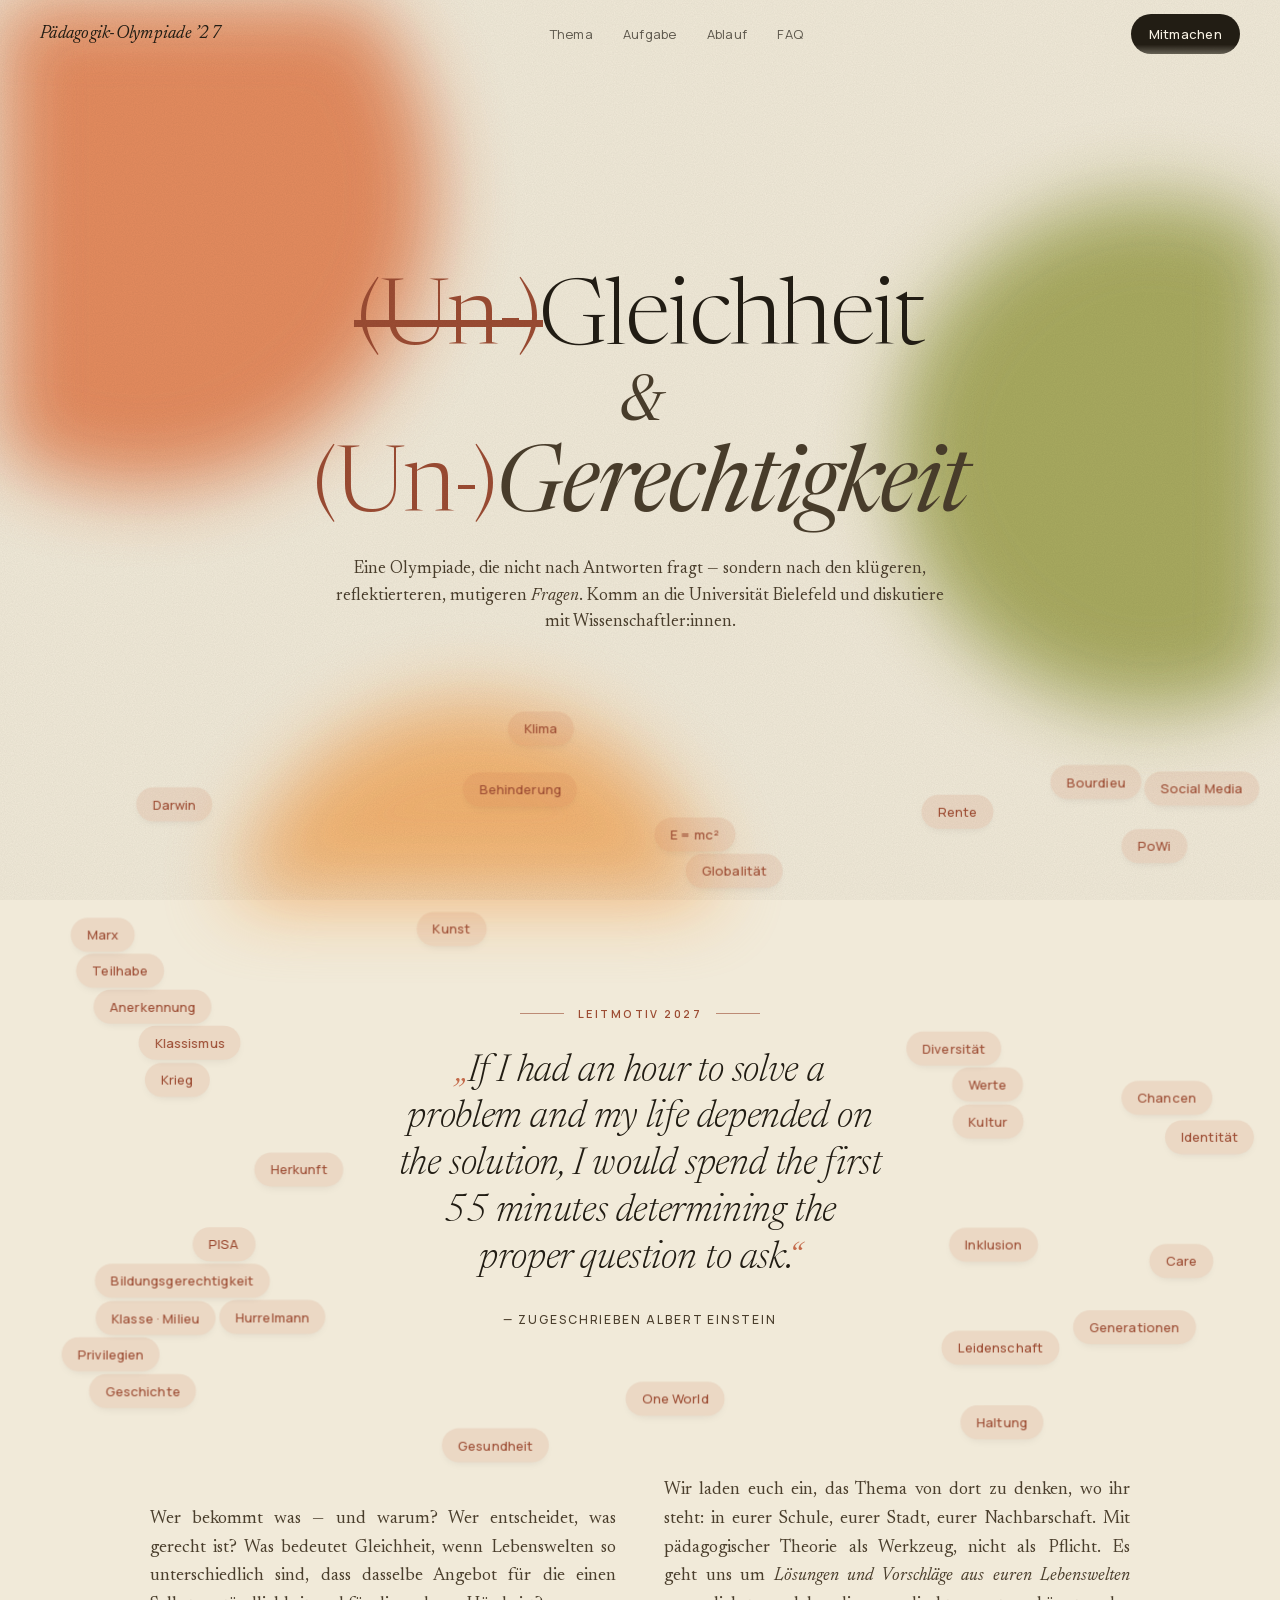
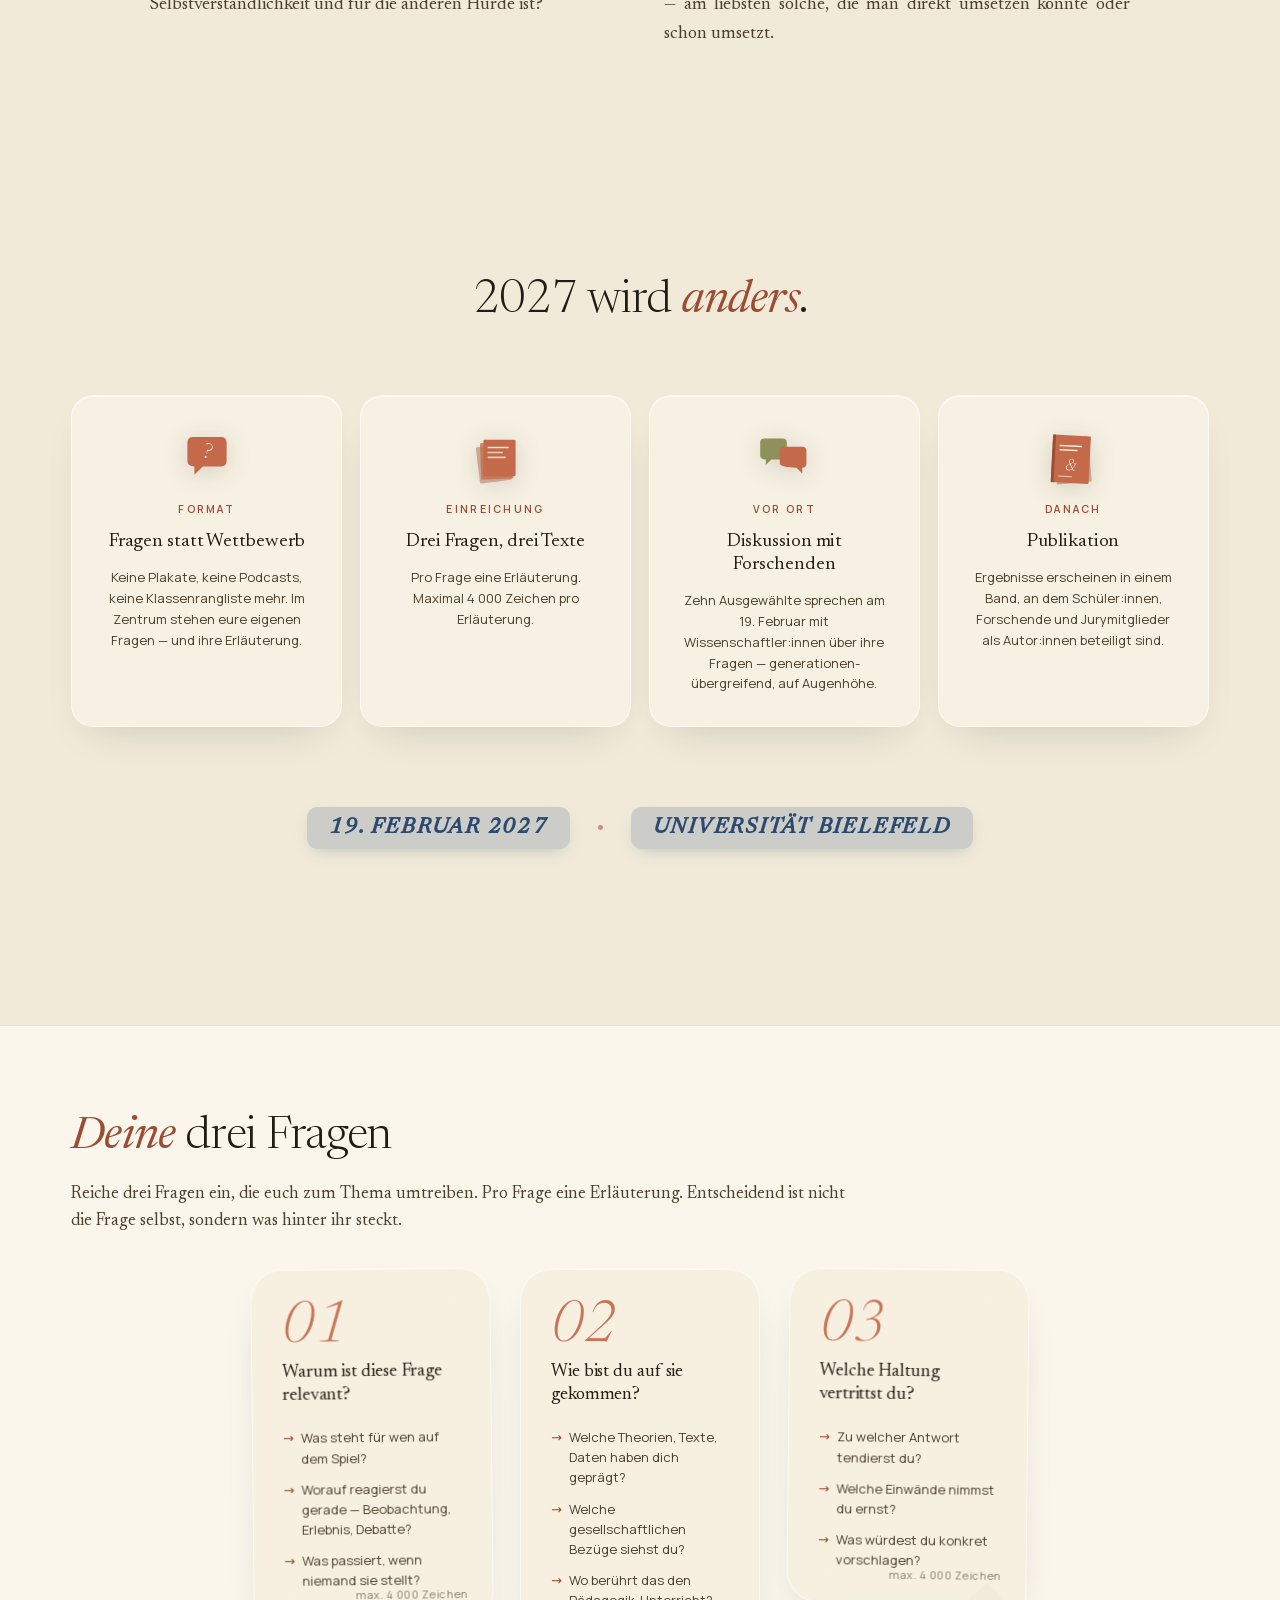
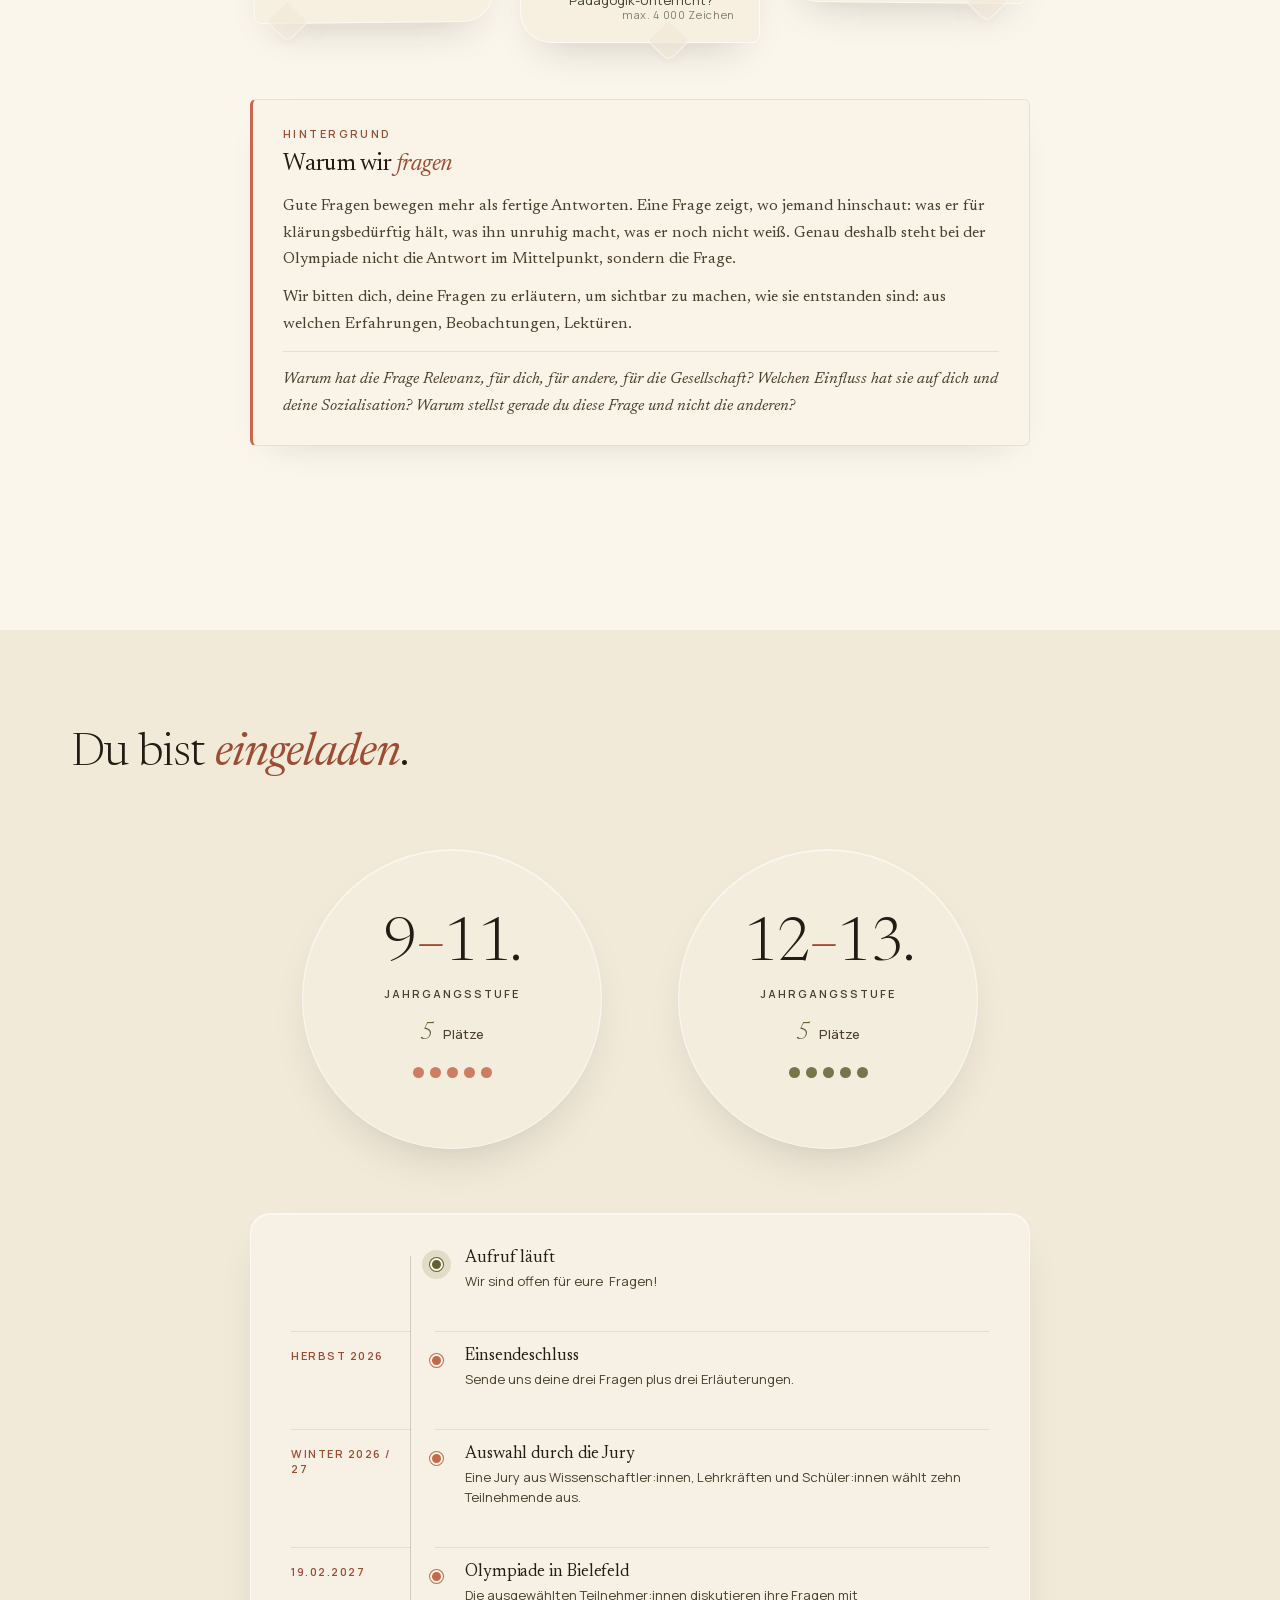
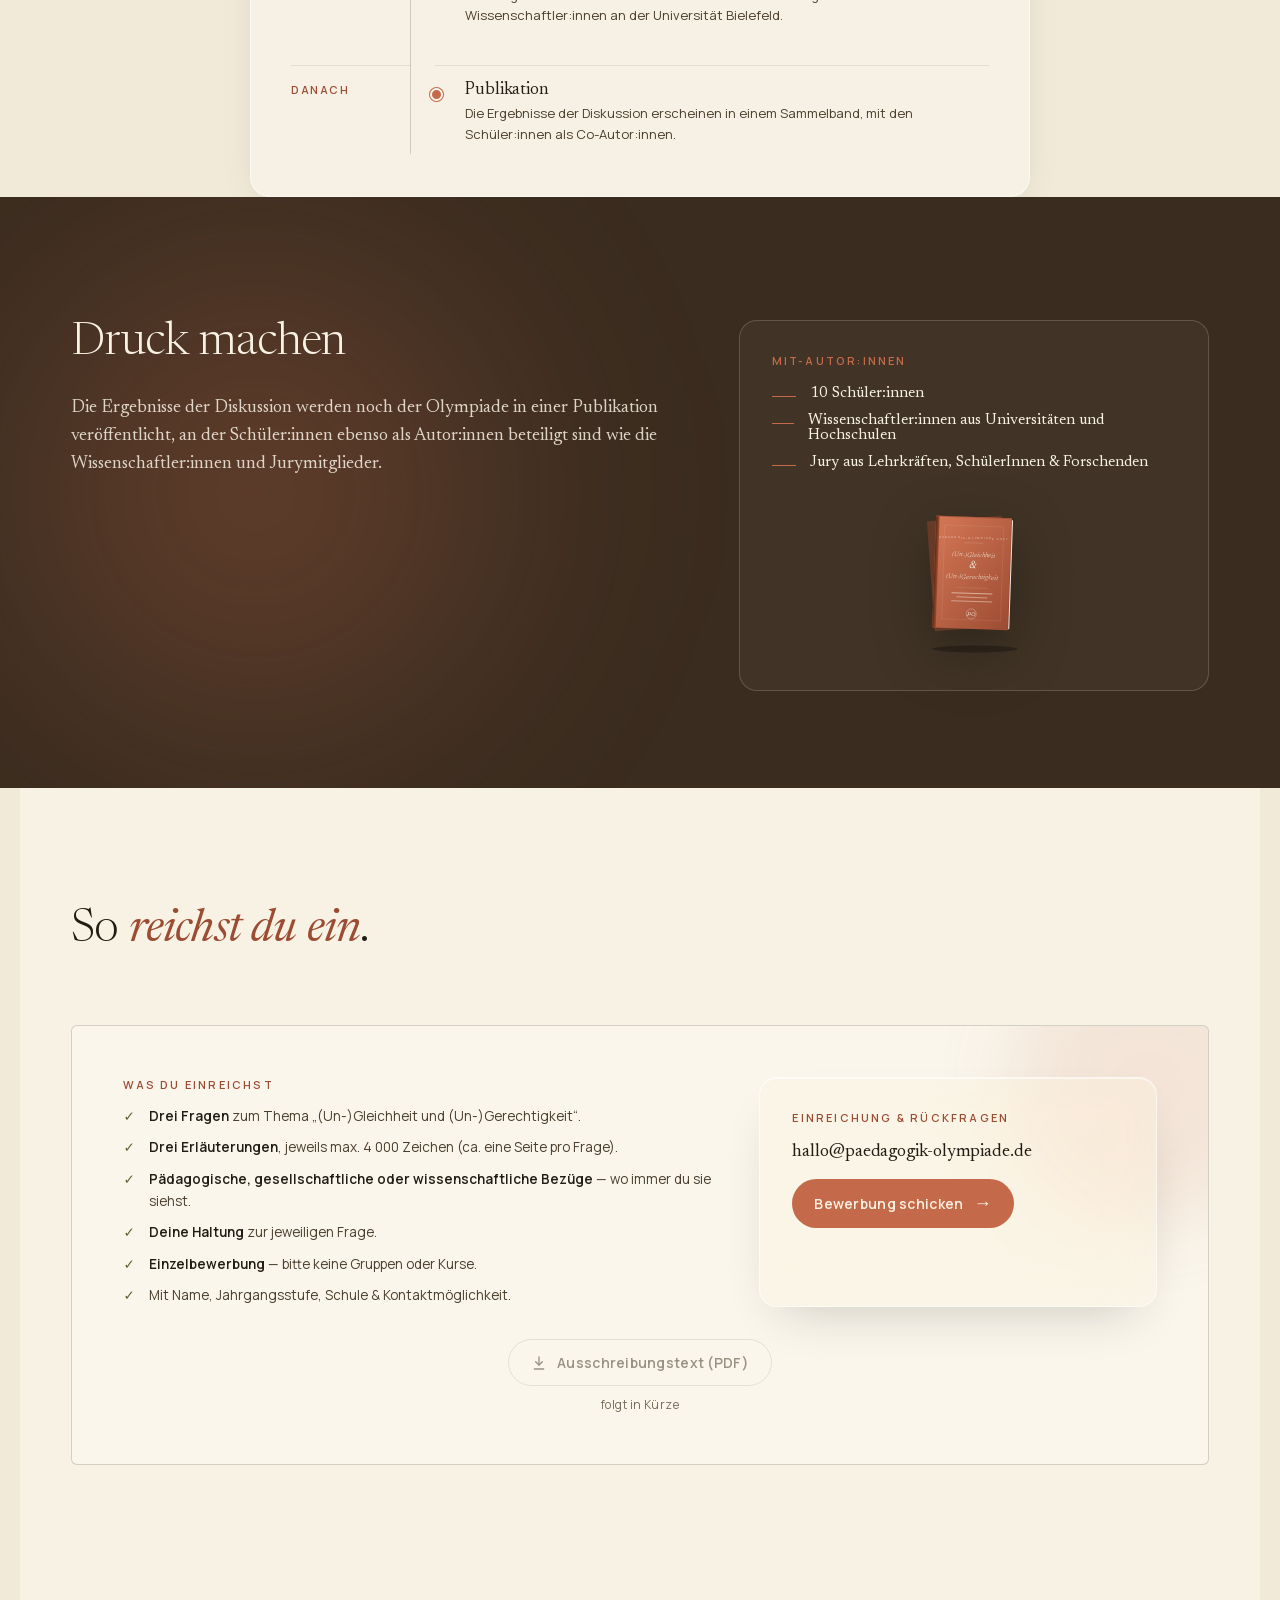
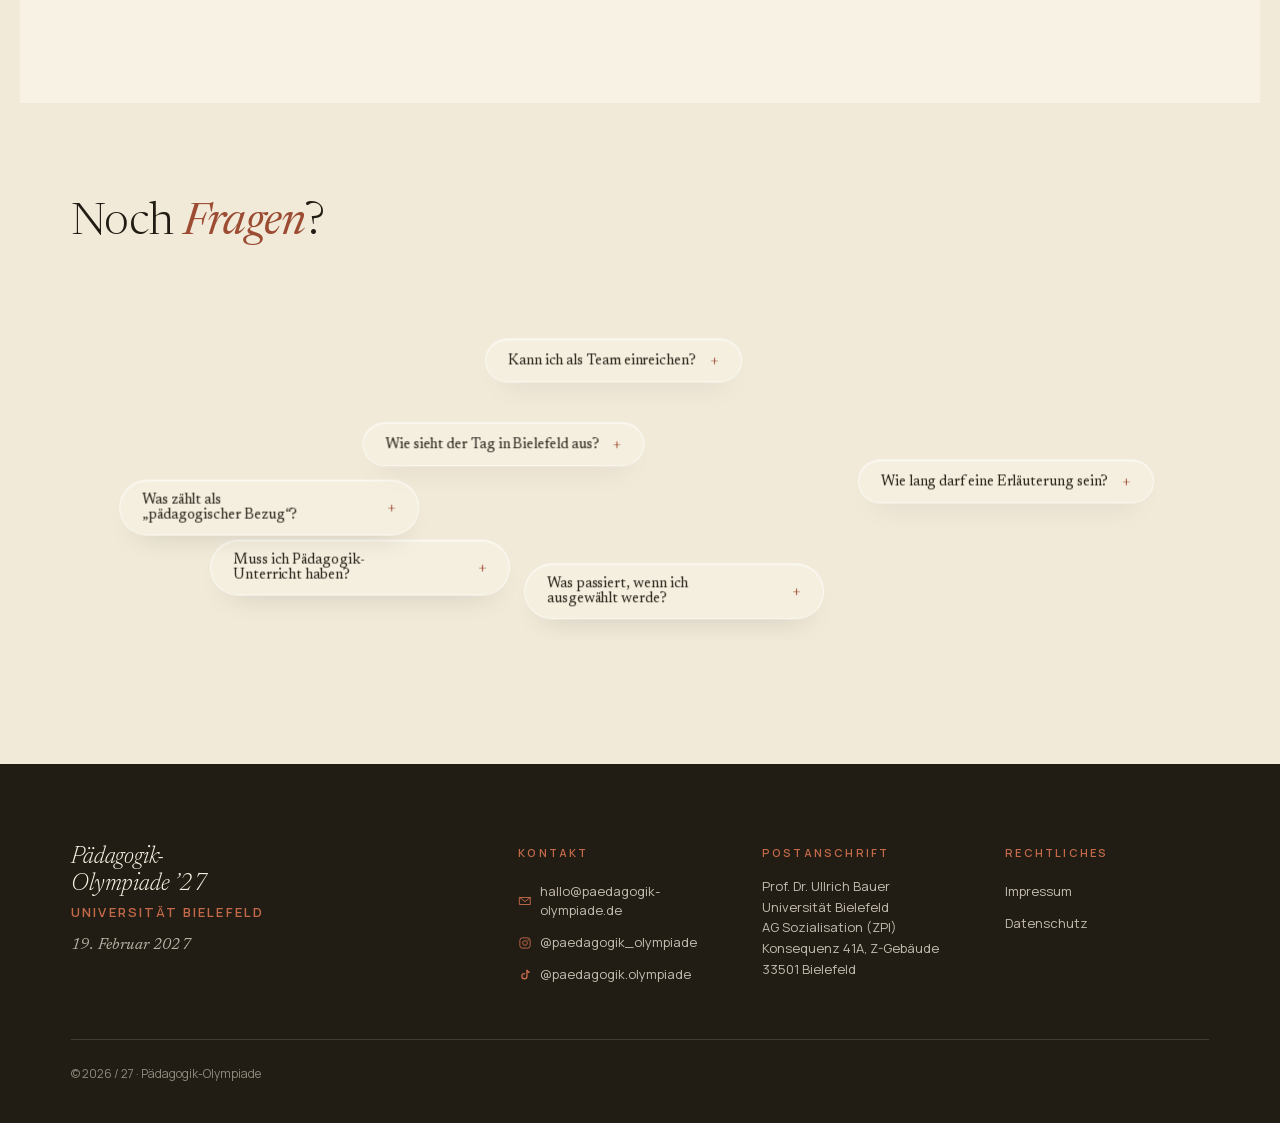
==== commit 1d4553a4: "Frage 03: rephrase to 'Zu welcher Antwort tendierst du?'; hero adds Klima, Krieg, Rente Co-Authored-" ====
--- a/index.html
+++ b/index.html
@@ -758,6 +758,7 @@
     <span>PISA</span><span>One World</span><span>Kunst</span>
     <span>Behinderung</span><span>Gesundheit</span><span>Marx</span>
     <span>Darwin</span><span>Social Media</span><span>PoWi</span>
+    <span>Klima</span><span>Krieg</span><span>Rente</span>
   </div>
   <div class="quote-grid reveal" id="quoteObstacle">
     <div class="tag">Leitmotiv 2027</div>
@@ -890,7 +891,7 @@
         <div class="num">03</div>
         <h4>Welche Haltung vertrittst du?</h4>
         <ul>
-          <li>Welche Antwort tendierst du zu — und warum?</li>
+          <li>Zu welcher Antwort tendierst du?</li>
           <li>Welche Einwände nimmst du ernst?</li>
           <li>Was würdest du konkret vorschlagen?</li>
         </ul>
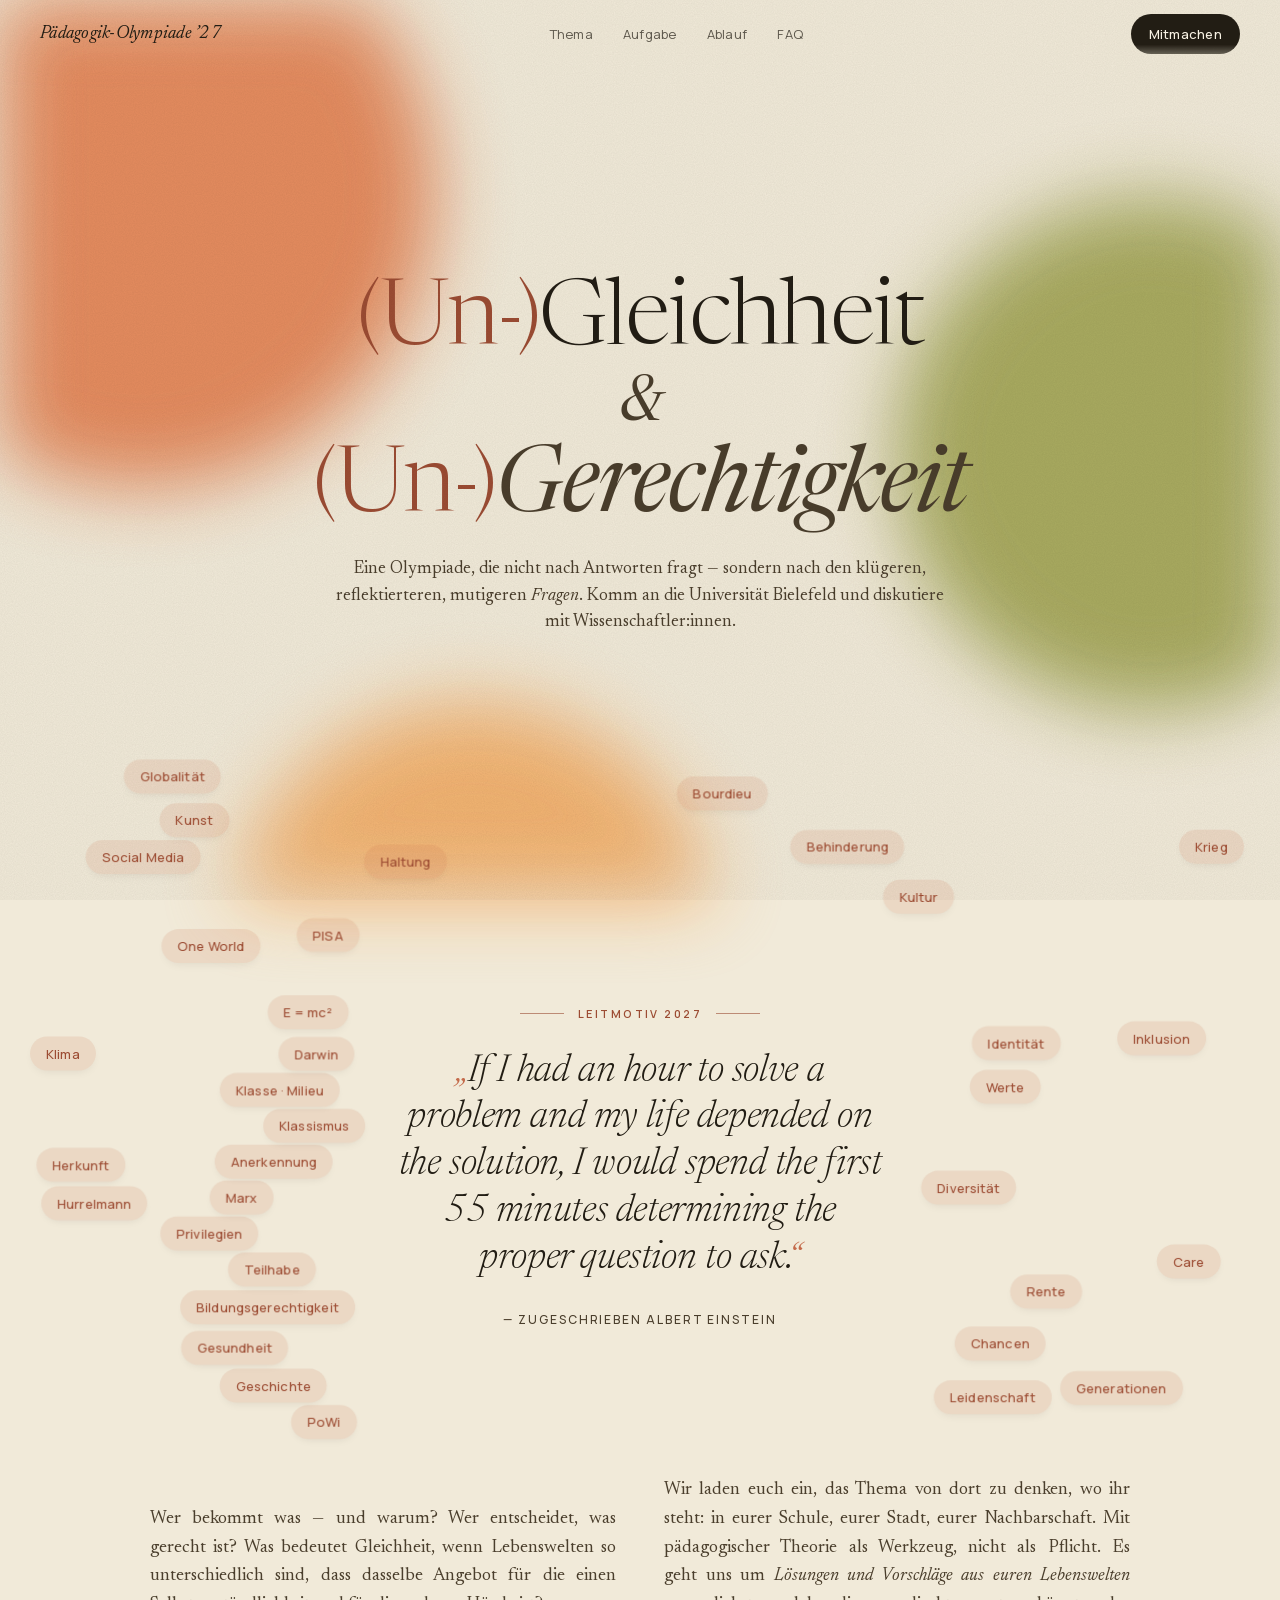
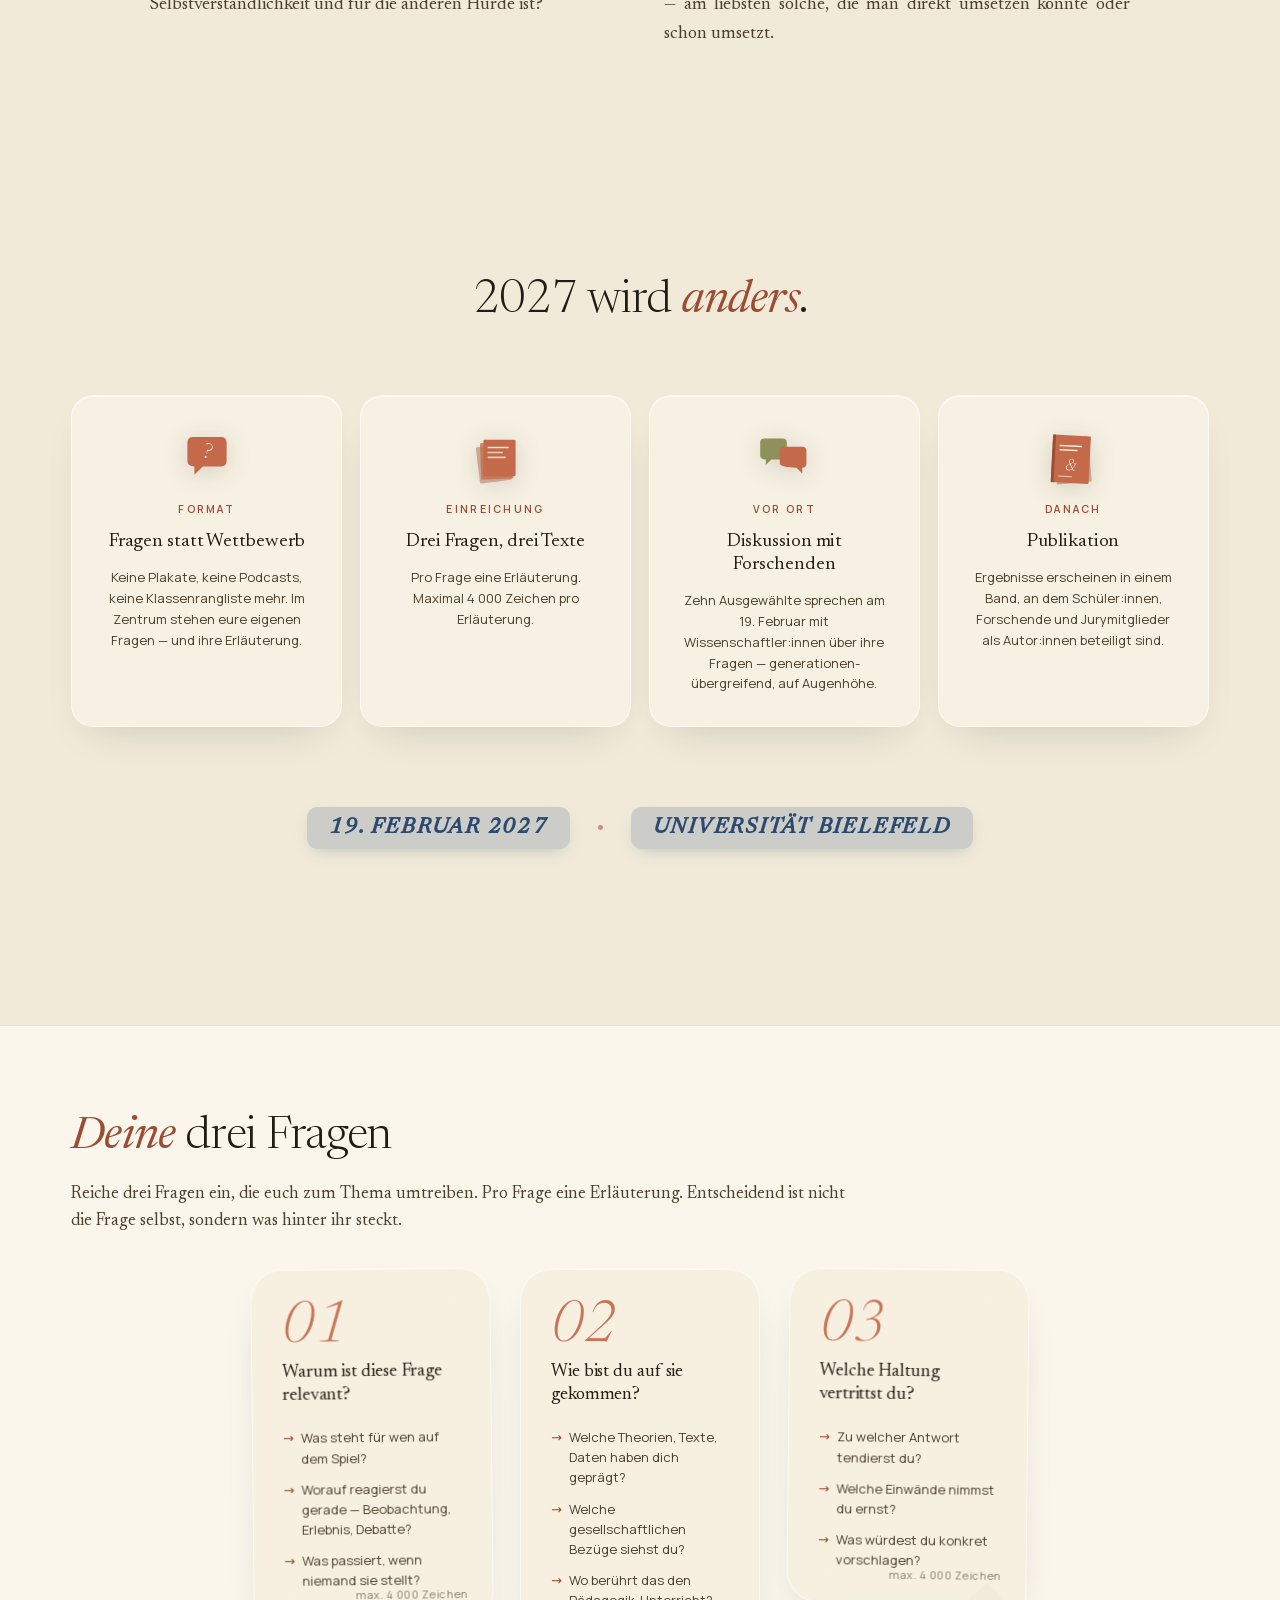
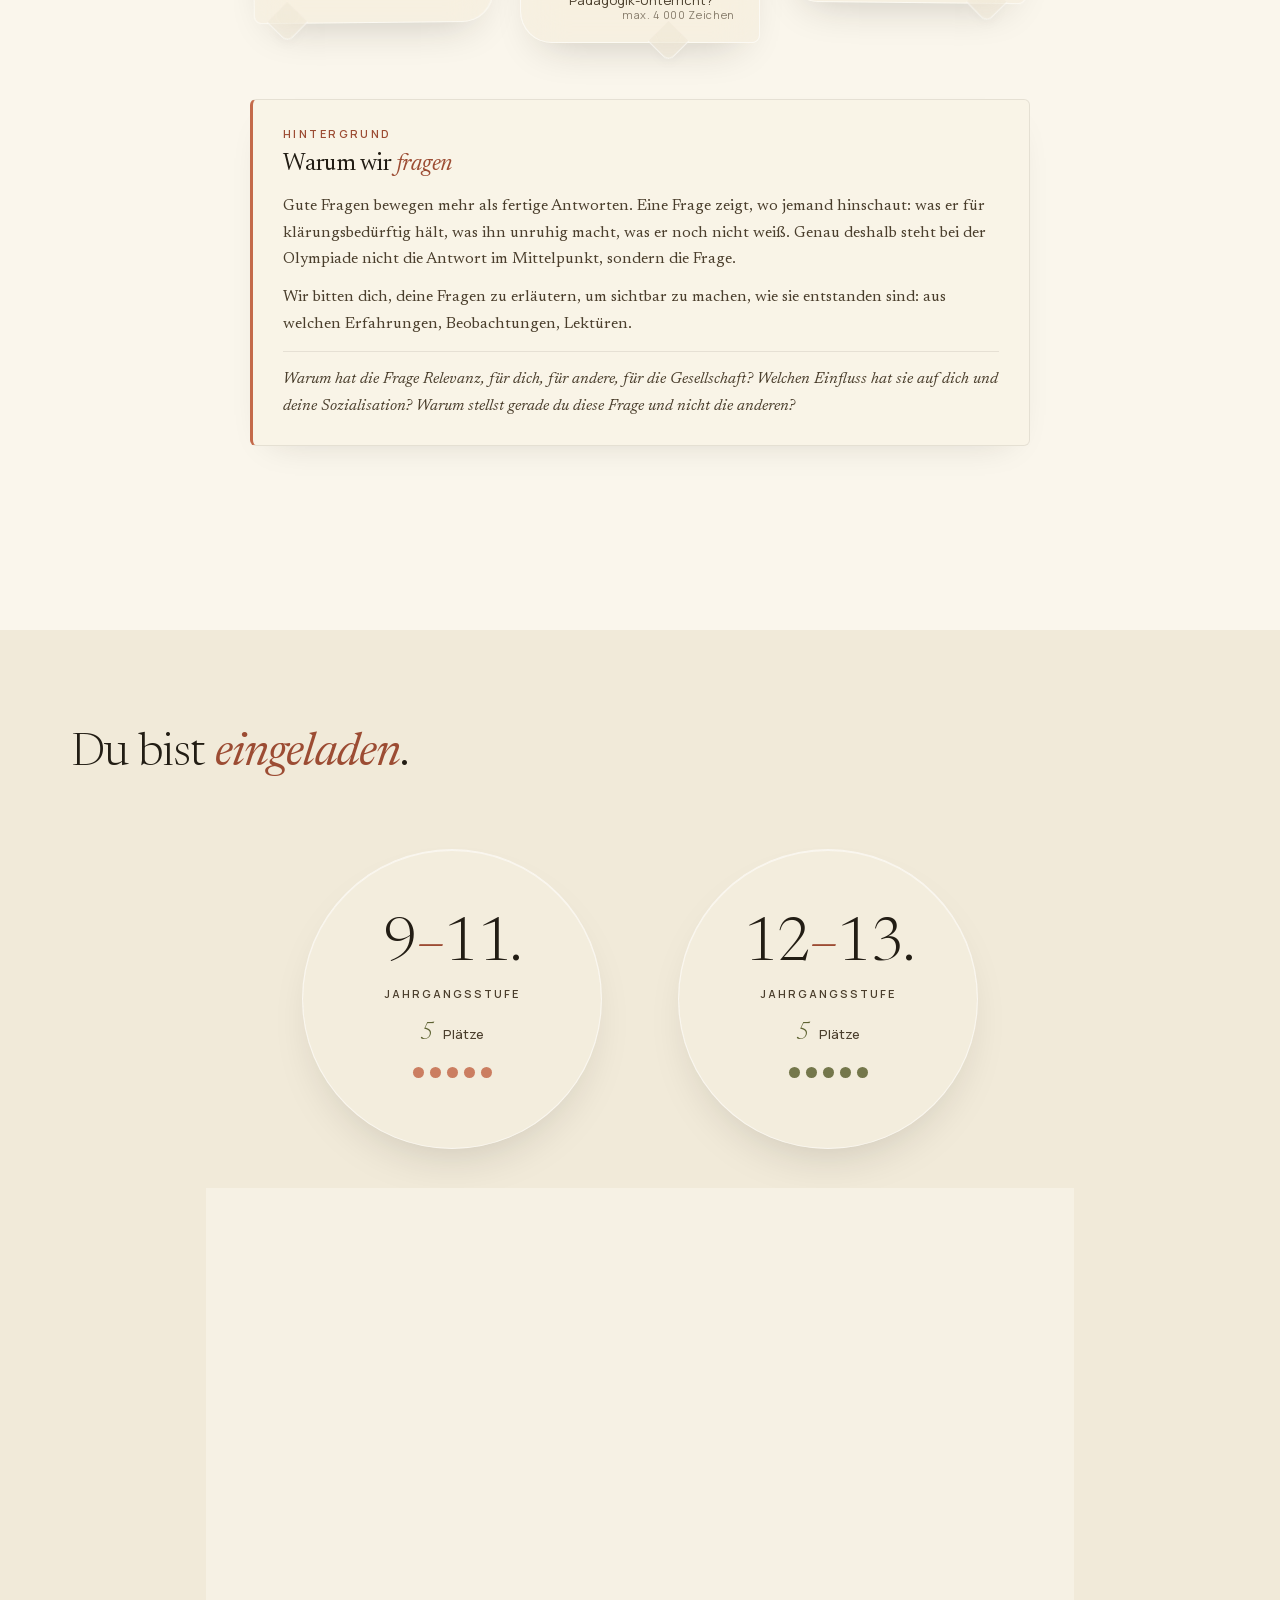
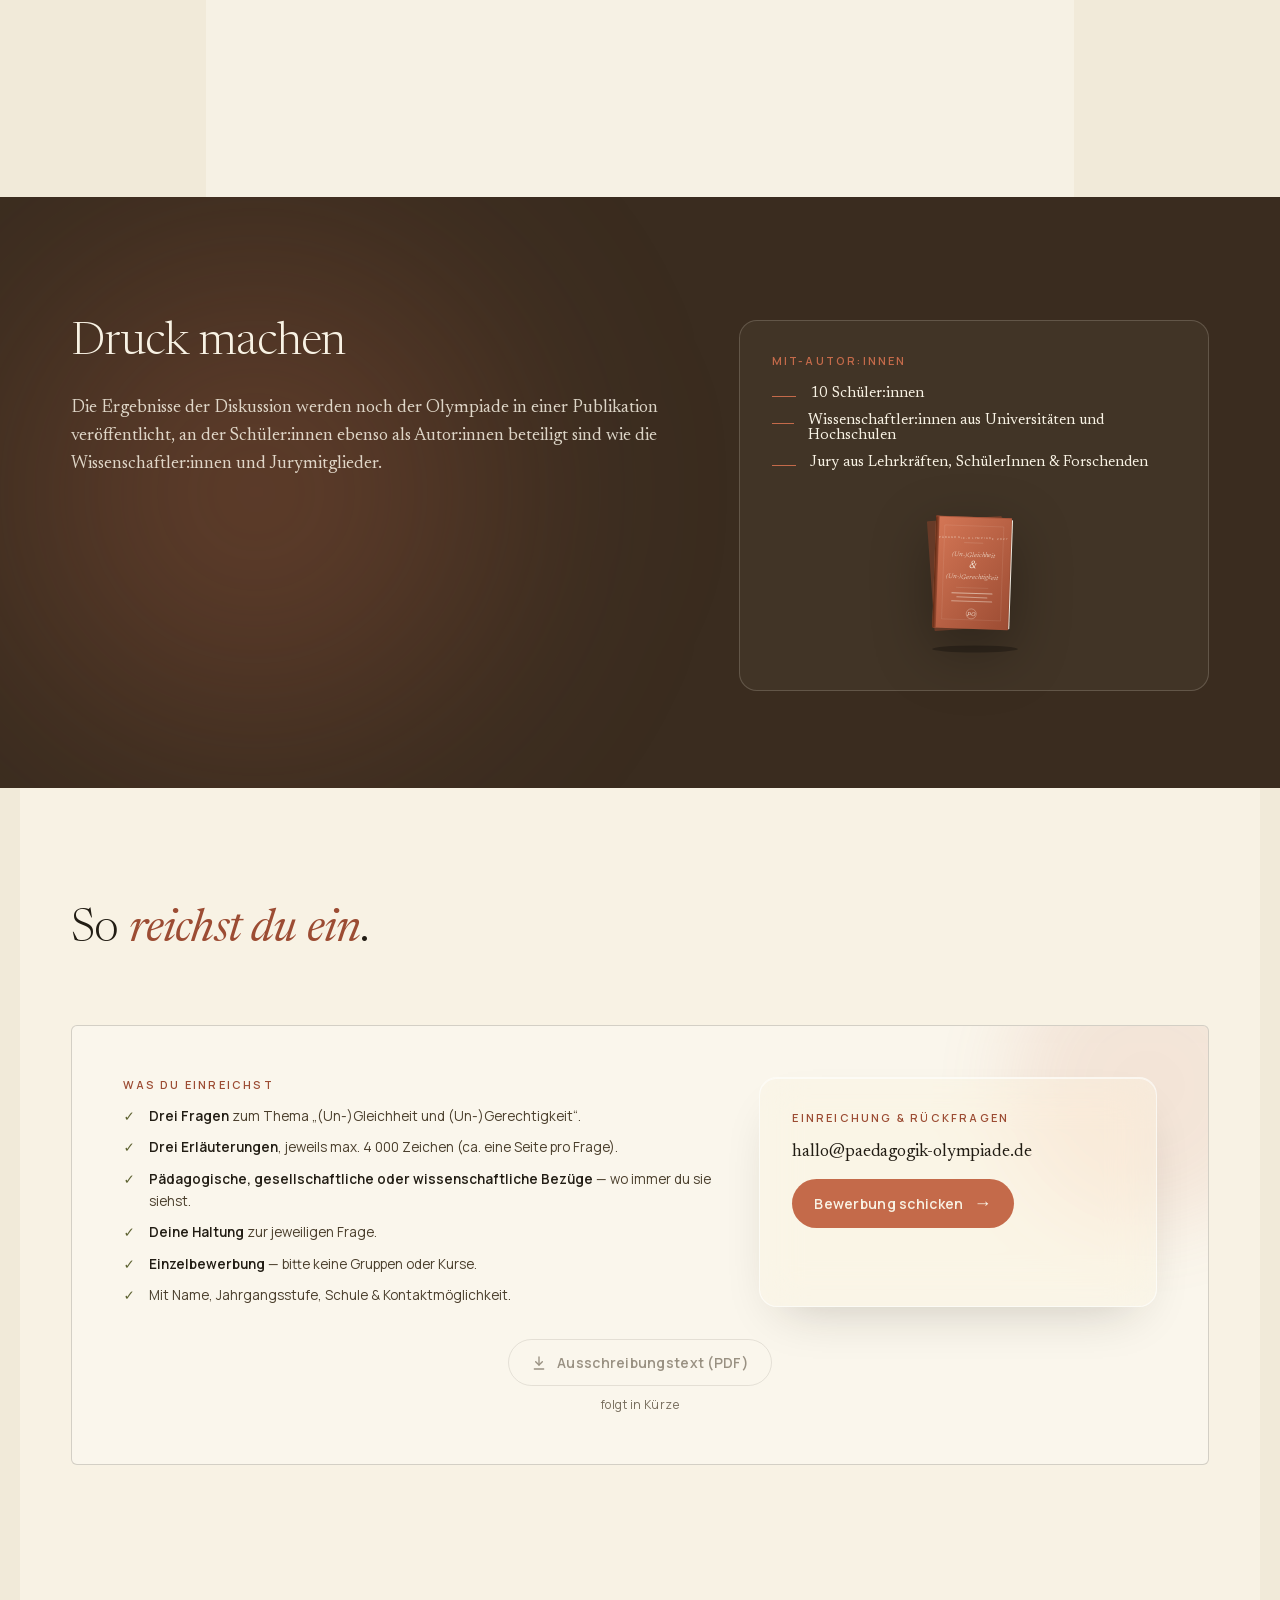
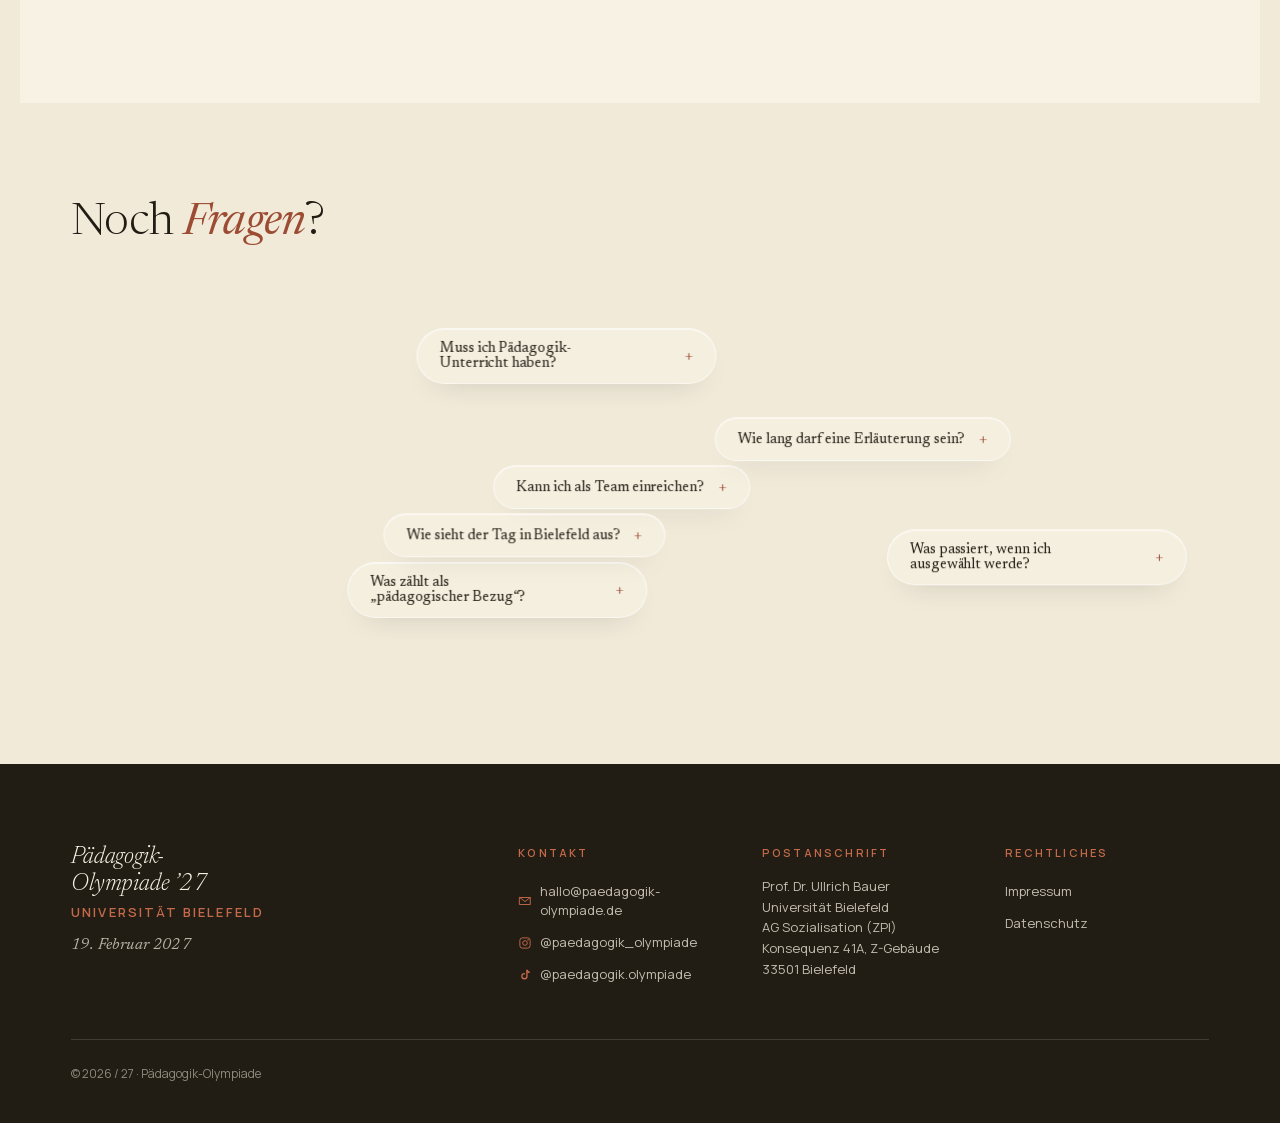
==== commit 72d7200a: "Hero: also explode the (Un-) in Gleichheit, mirroring Gerechtigkeit Co-Authored-By: Claude Opus 4.7 " ====
--- a/index.html
+++ b/index.html
@@ -732,7 +732,7 @@
 <section class="hero wrap" id="top">
   <div class="hero-inner" id="heroInner">
     <h1 data-hero-headline>
-      <span class="un">(Un-)</span>Gleichheit
+      <span class="un un-explode">(Un-)</span>Gleichheit
       <span class="amp">&amp;</span>
       <span class="un un-explode">(Un-)</span><em>Gerechtigkeit</em>
     </h1>
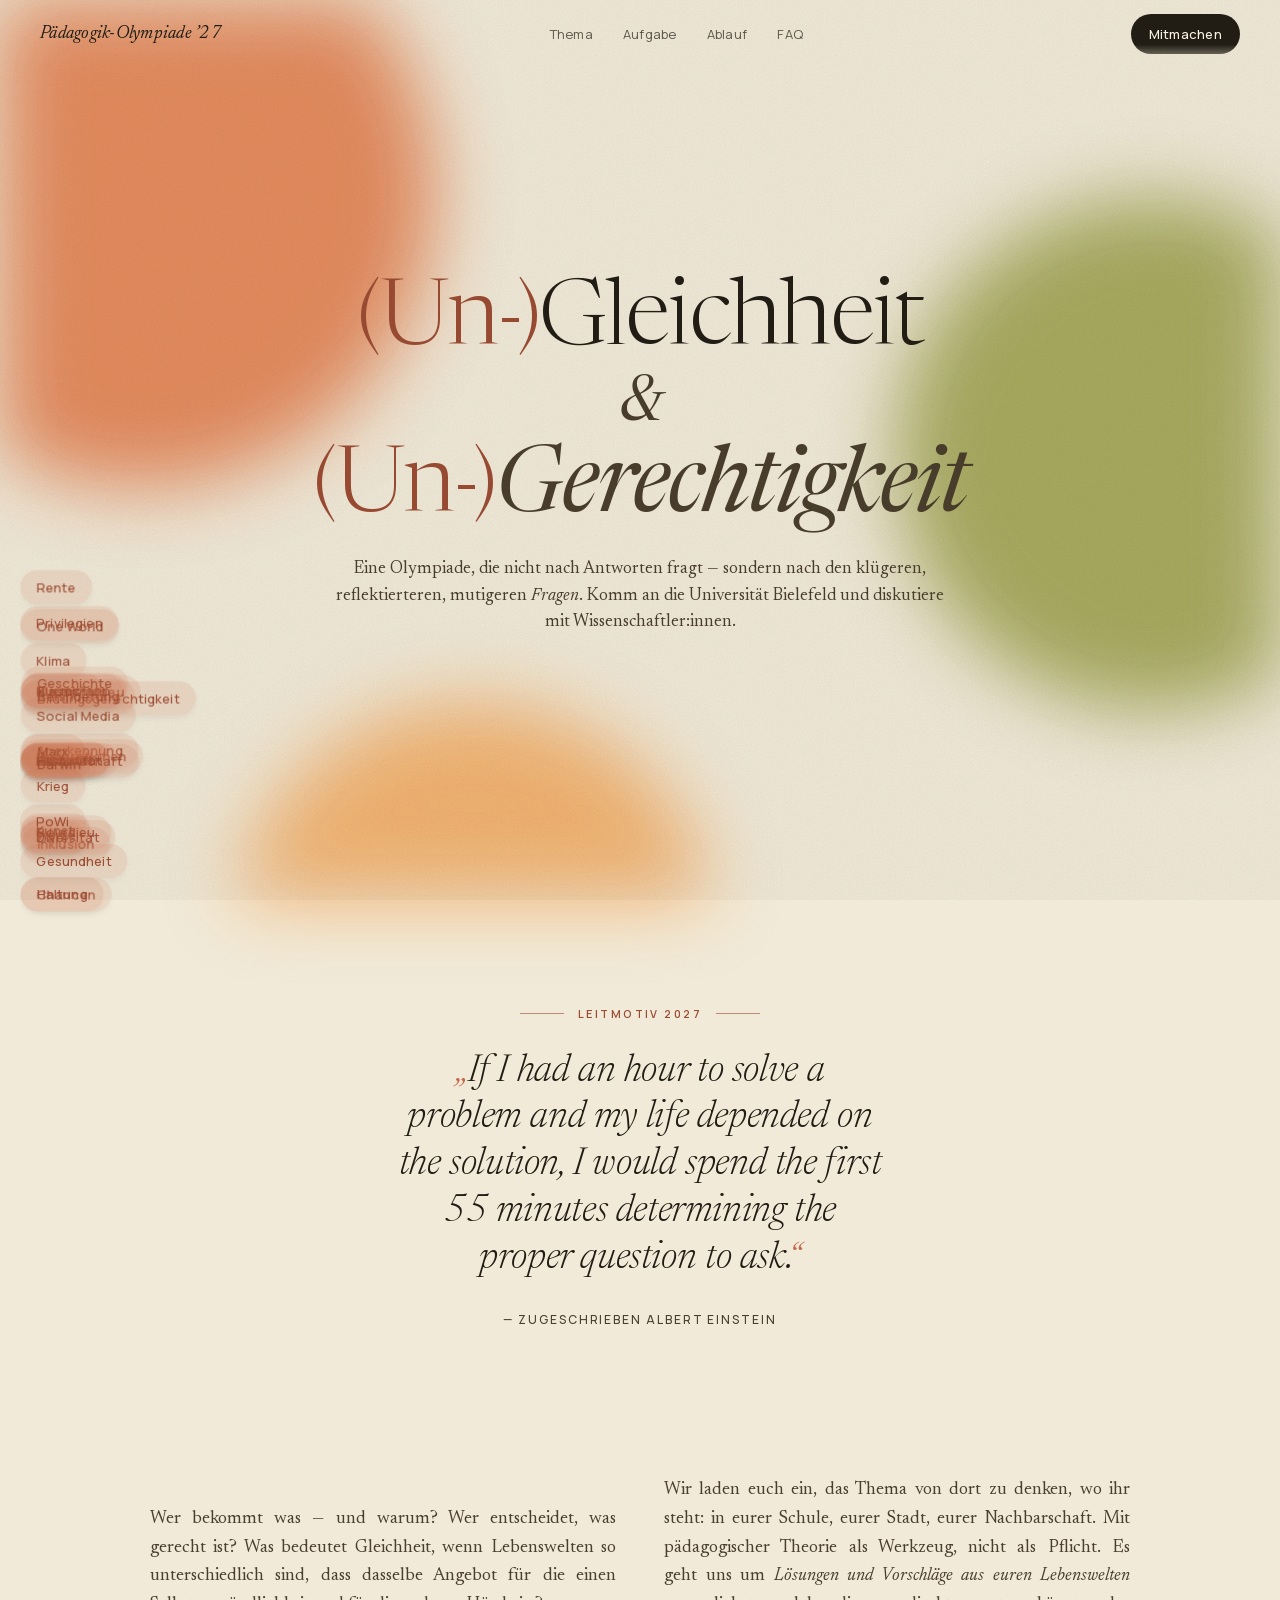
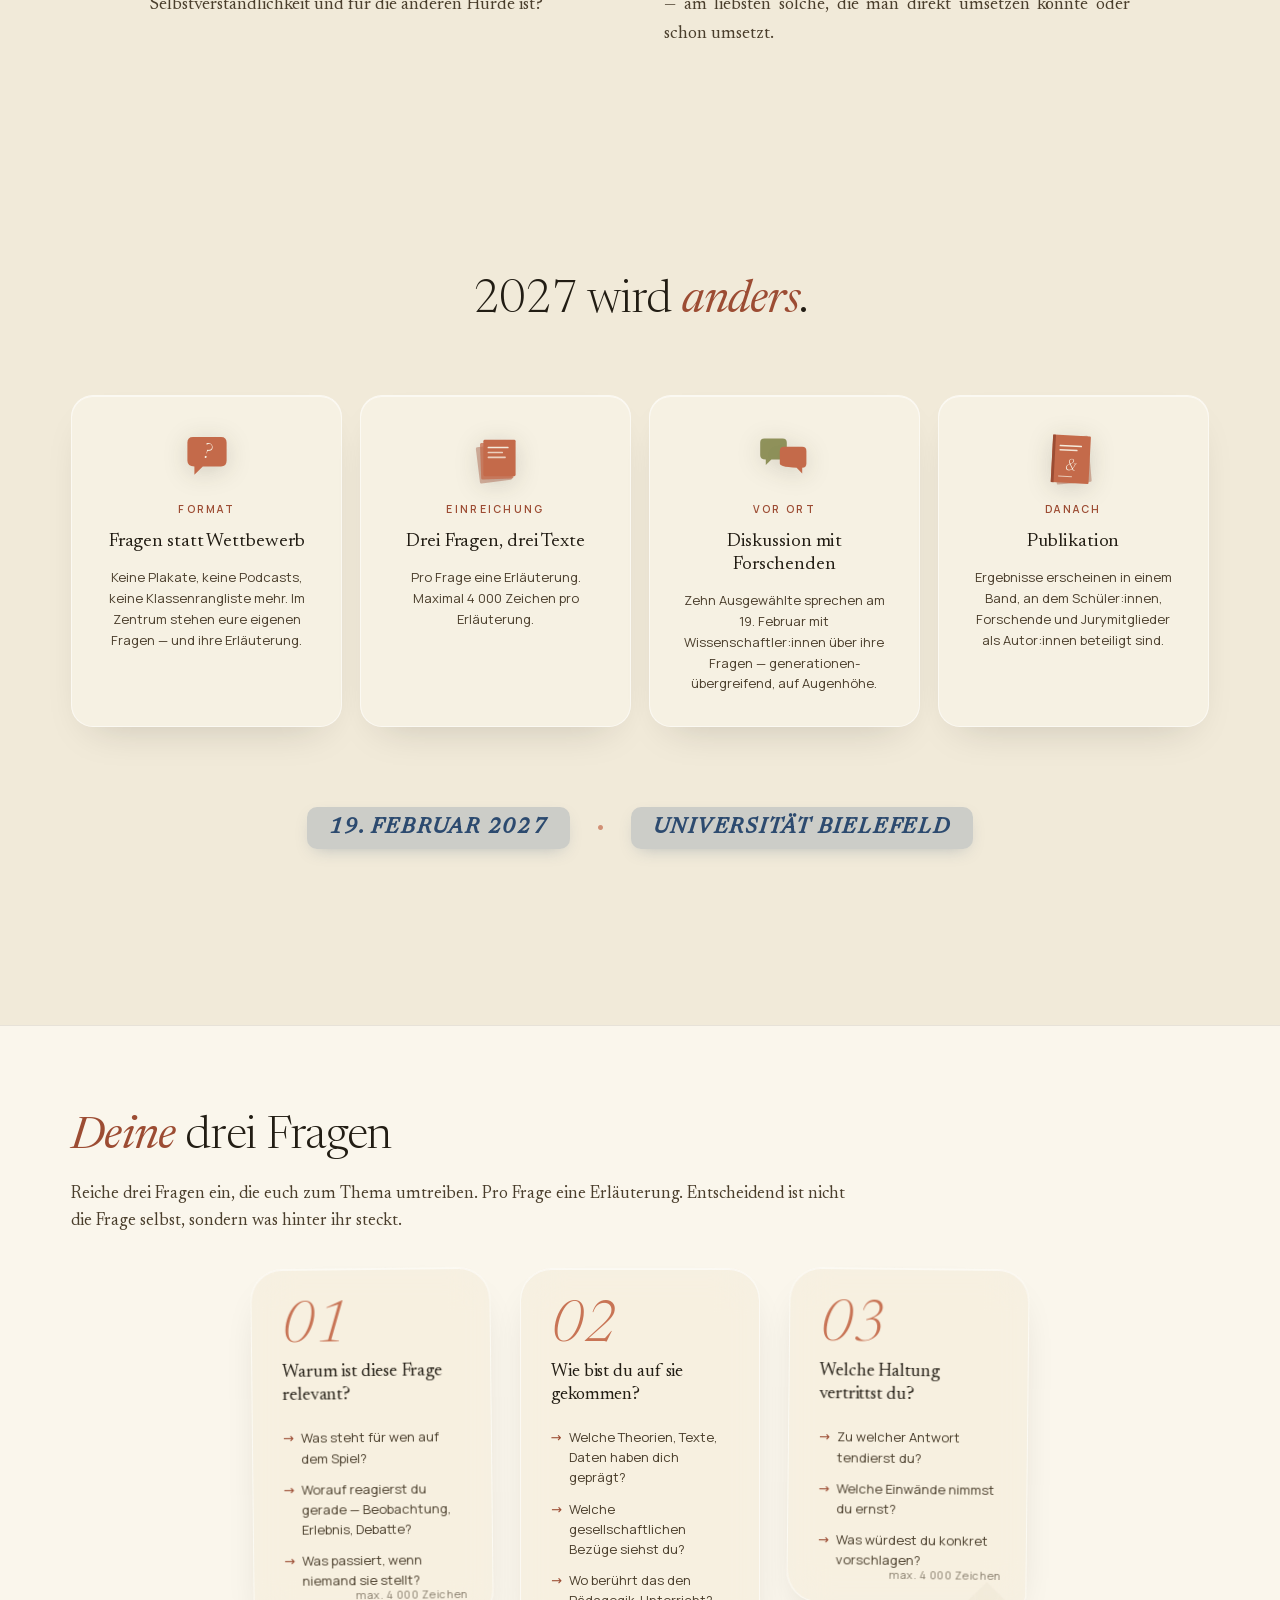
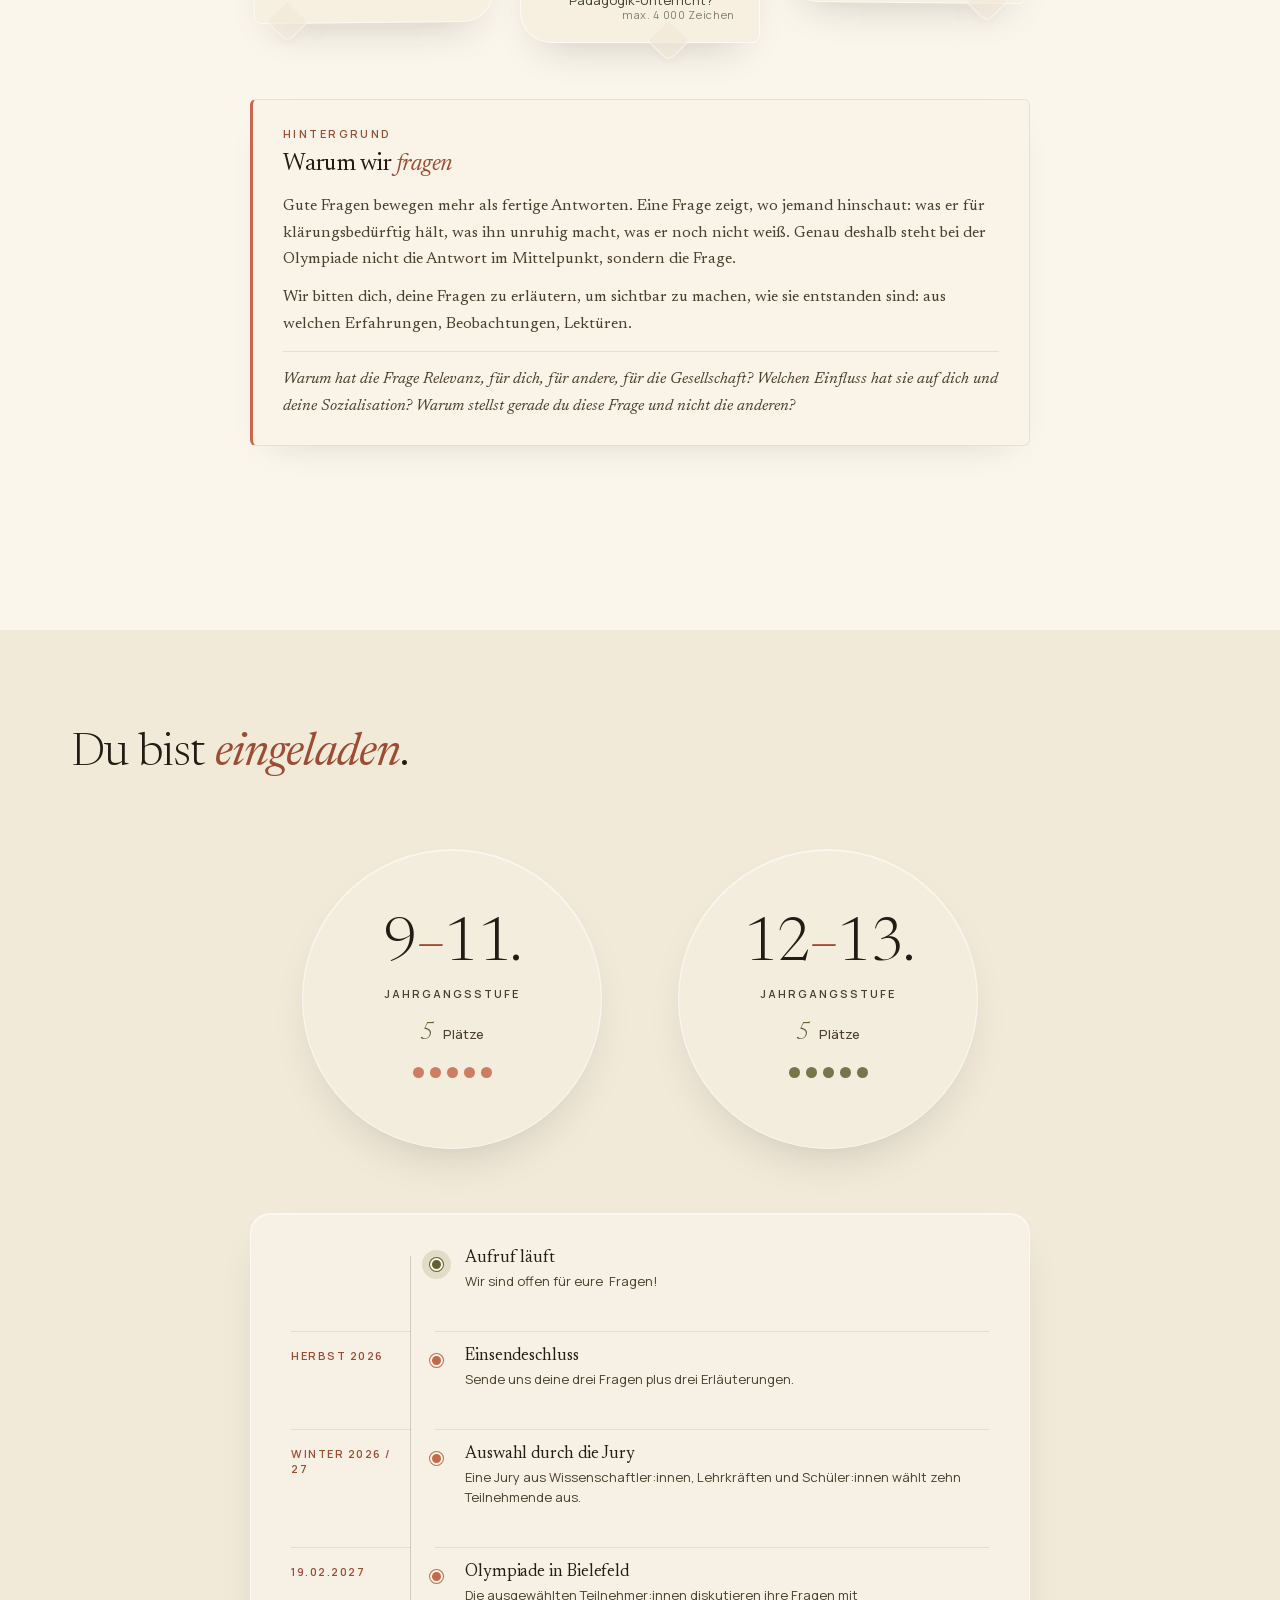
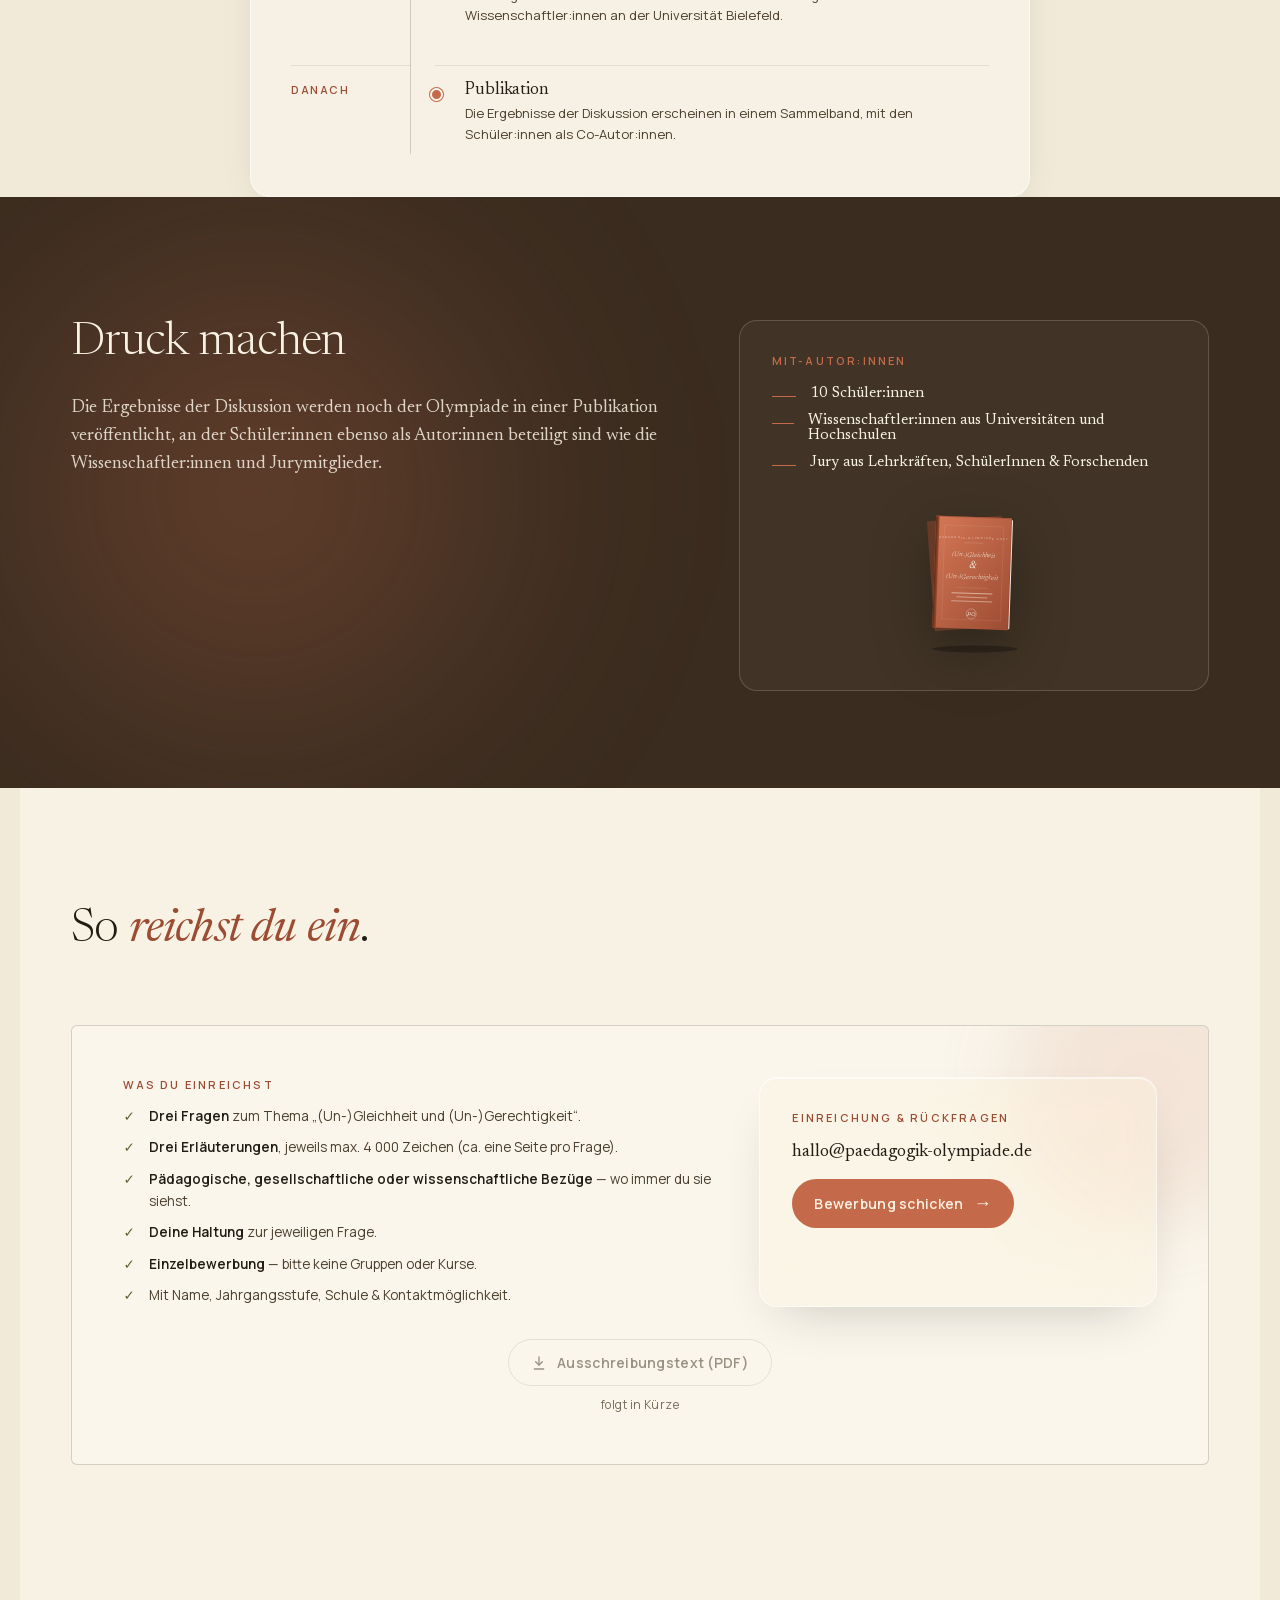
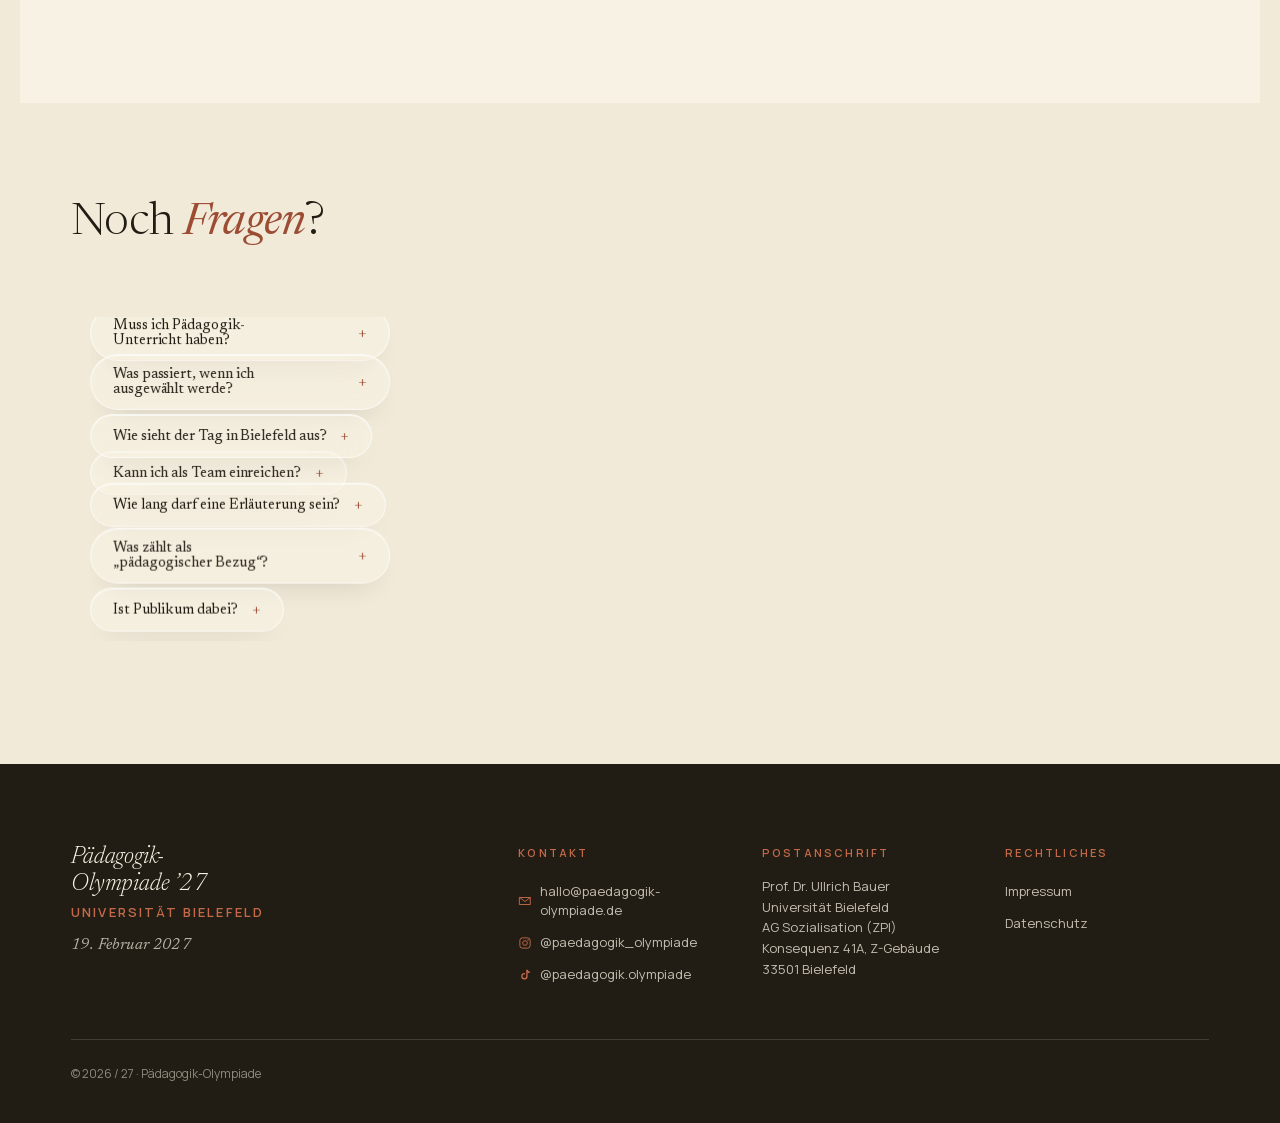
==== commit 70bc3ccc: "FAQ: add 'Ist Publikum dabei?' — geschlossenes Arbeitsformat 2027 Co-Authored-By: Claude Opus 4.7 <n" ====
--- a/index.html
+++ b/index.html
@@ -1125,6 +1125,12 @@
       Forschenden, dazwischen Mensa und Pausen. Genaueres Programm folgt — und
       ja, eine Aufzeichnung ist angedacht.</p>
     </details>
+    <details>
+      <summary>Ist Publikum dabei?</summary>
+      <p>Nein, die Olympiade 2027 ist ein geschlossenes Arbeitsformat: nur die
+      ausgewählten Teilnehmer:innen, das Team und die eingeladenen
+      Wissenschaftler:innen sind dabei.</p>
+    </details>
   </div>
 </section>
 
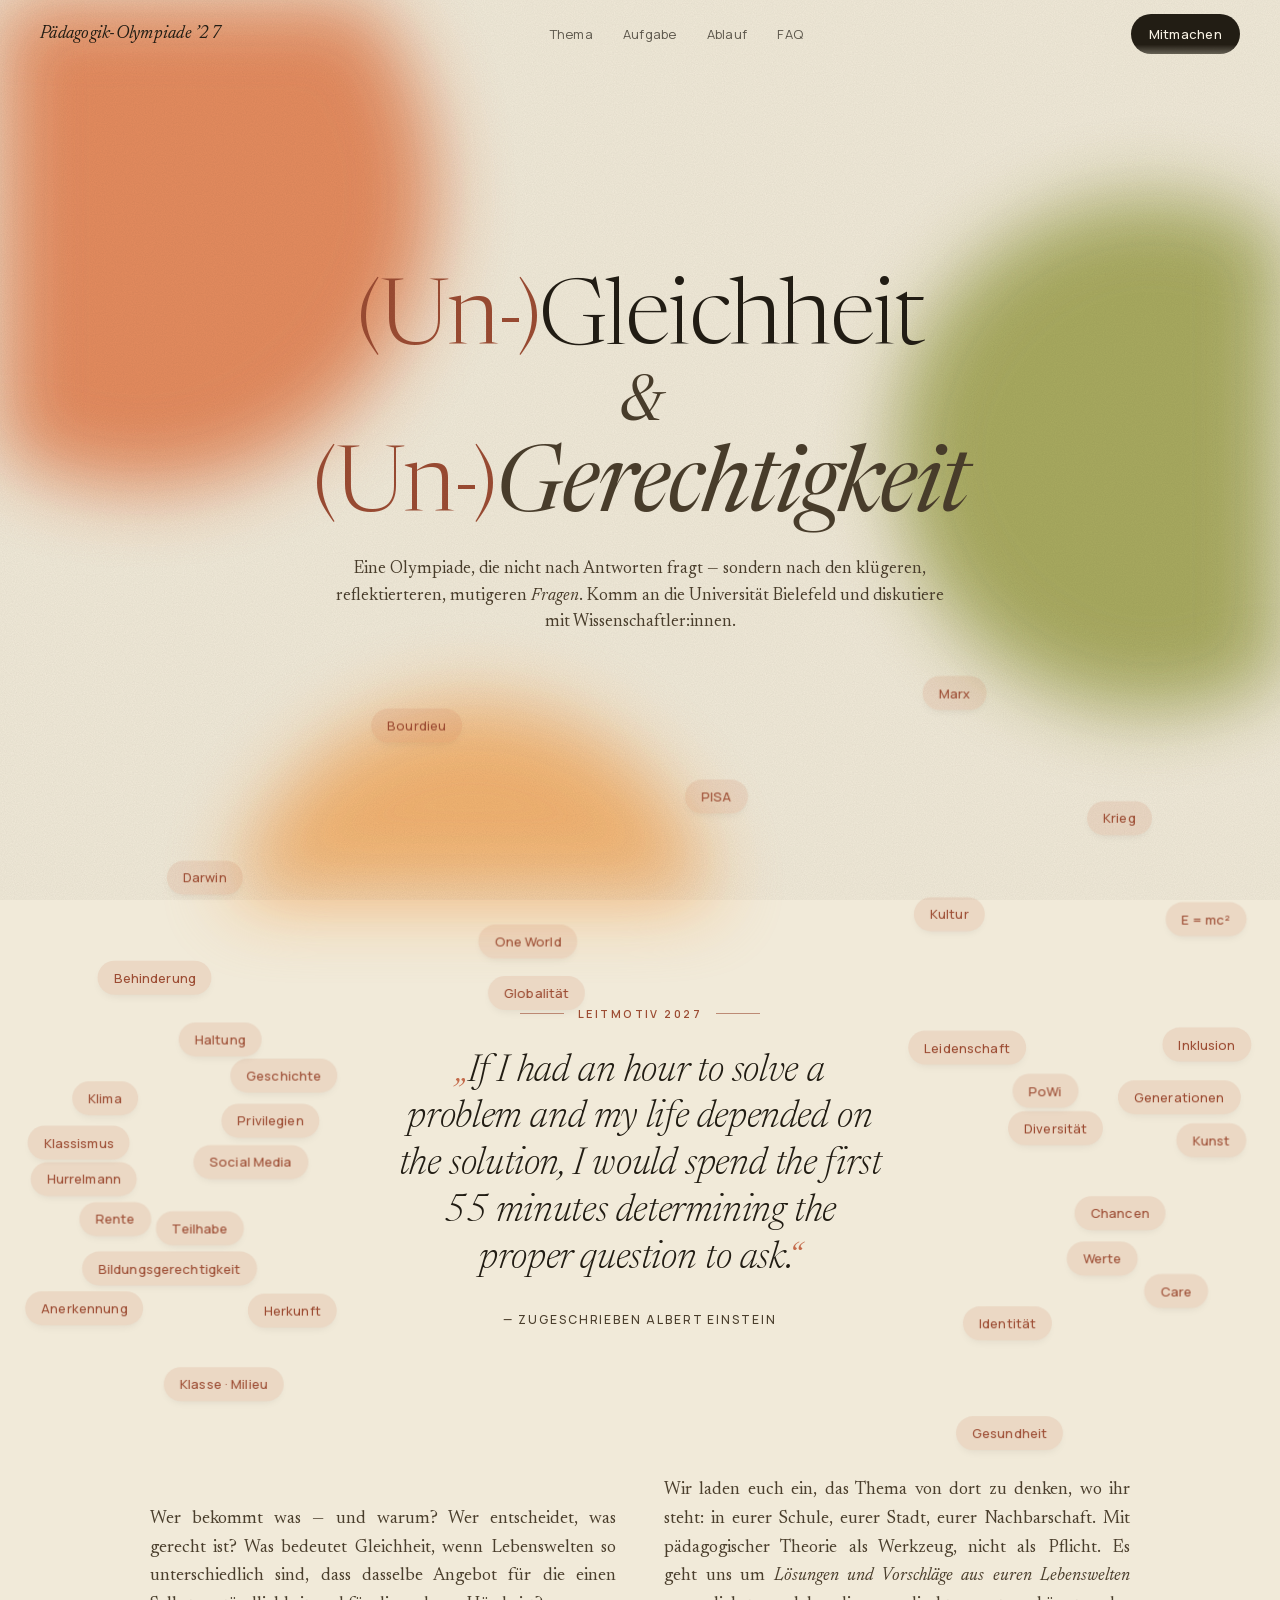
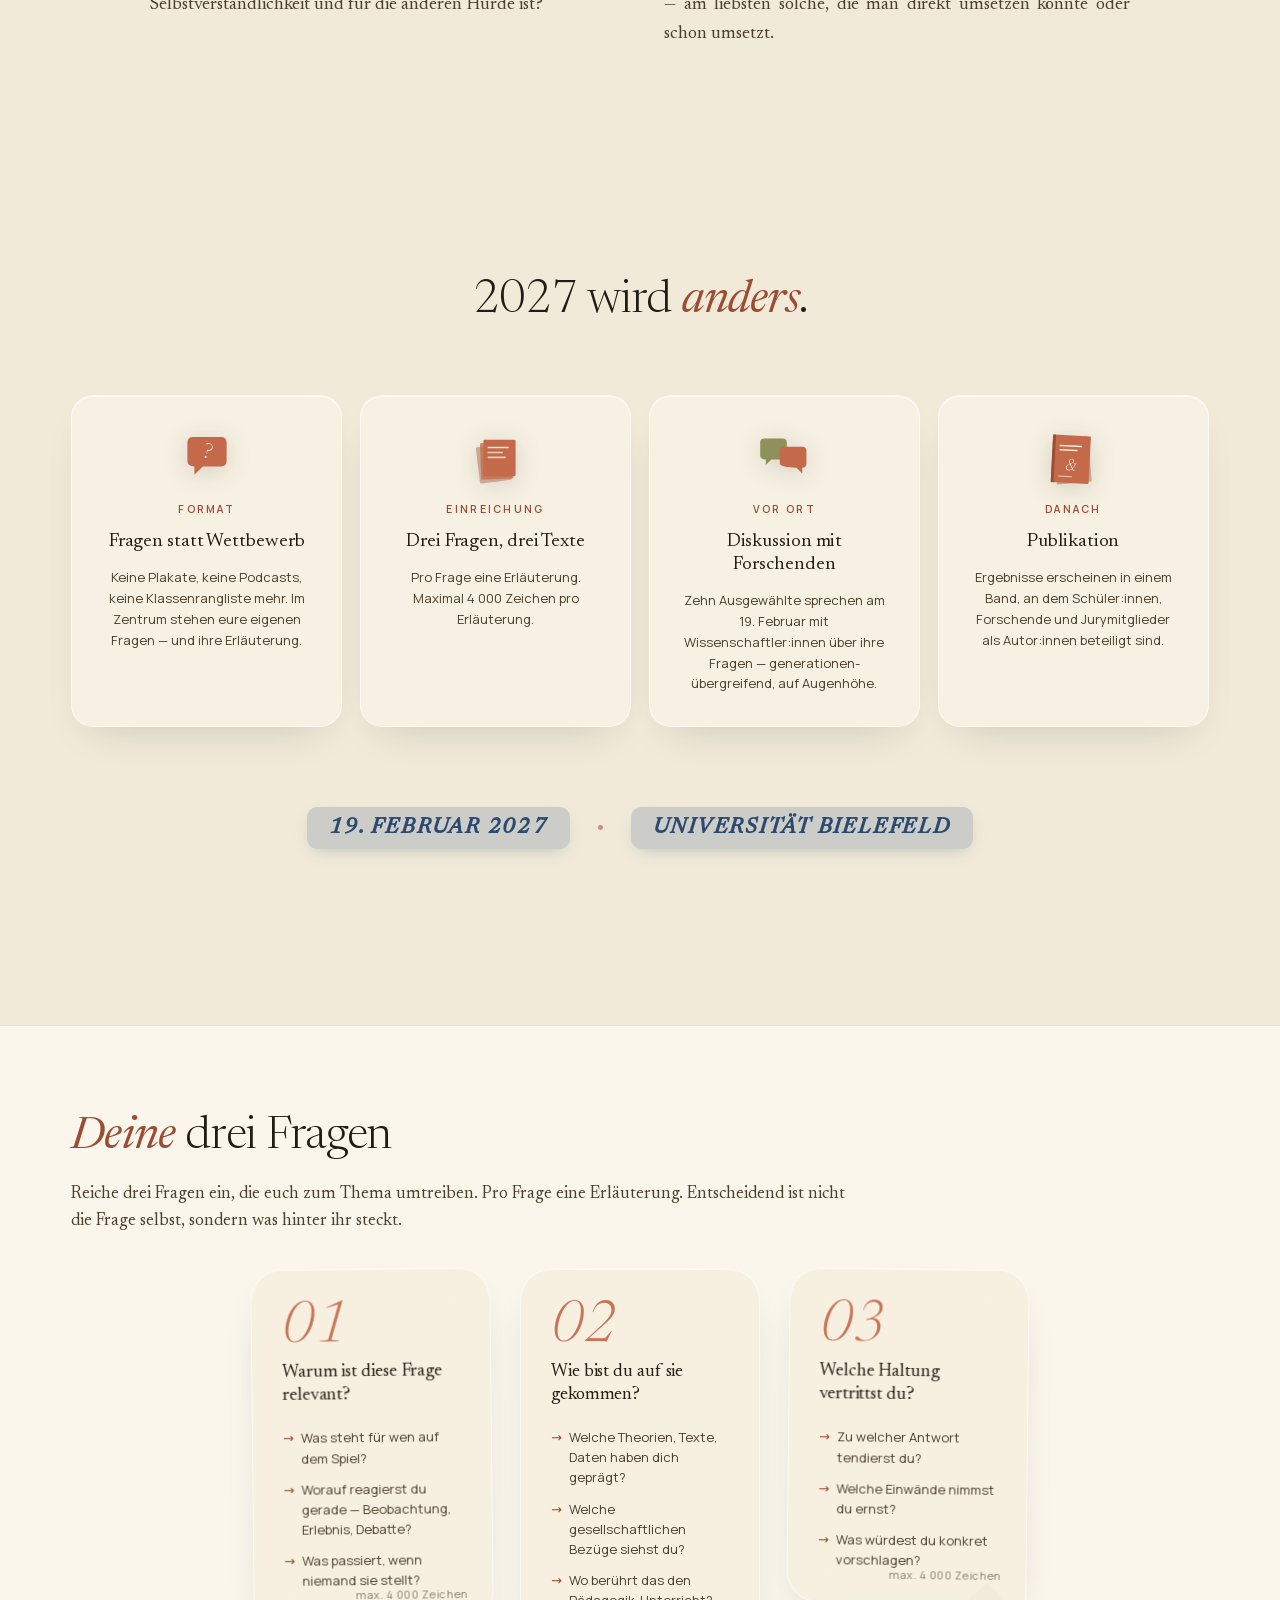
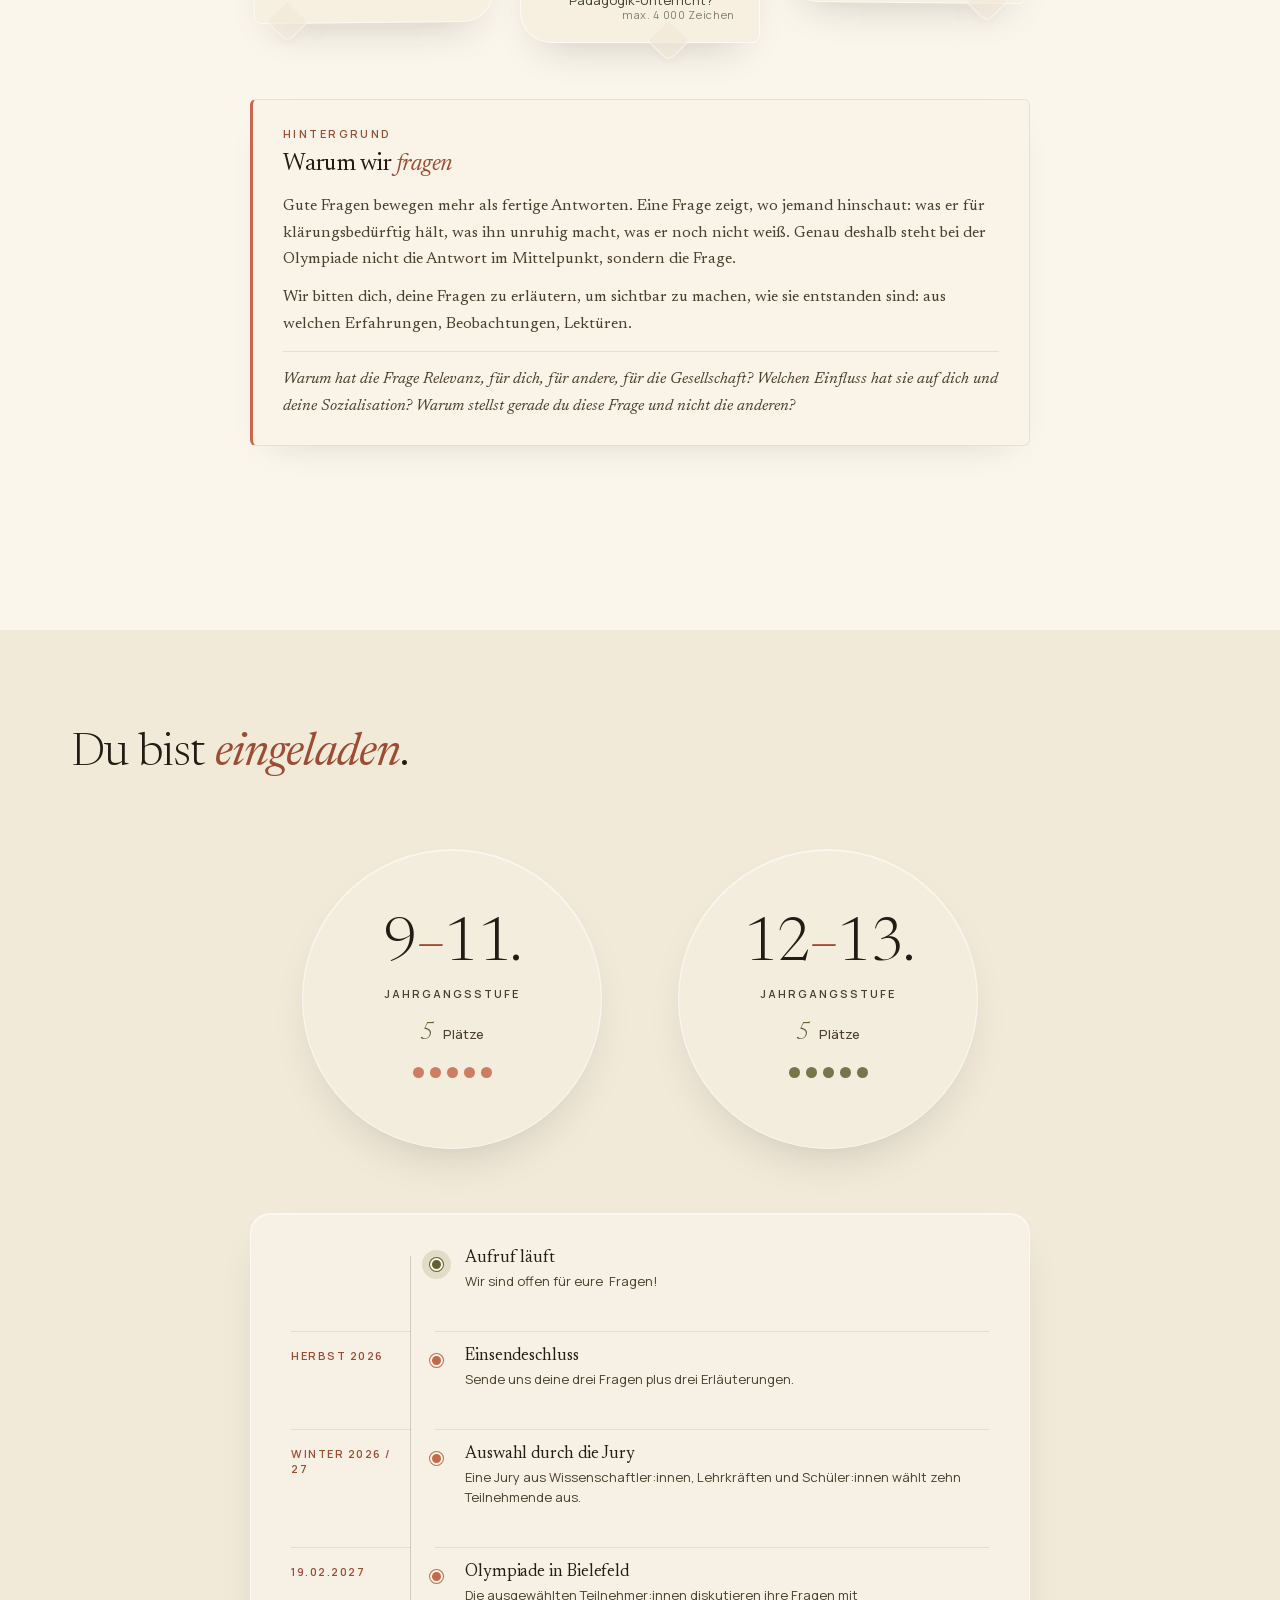
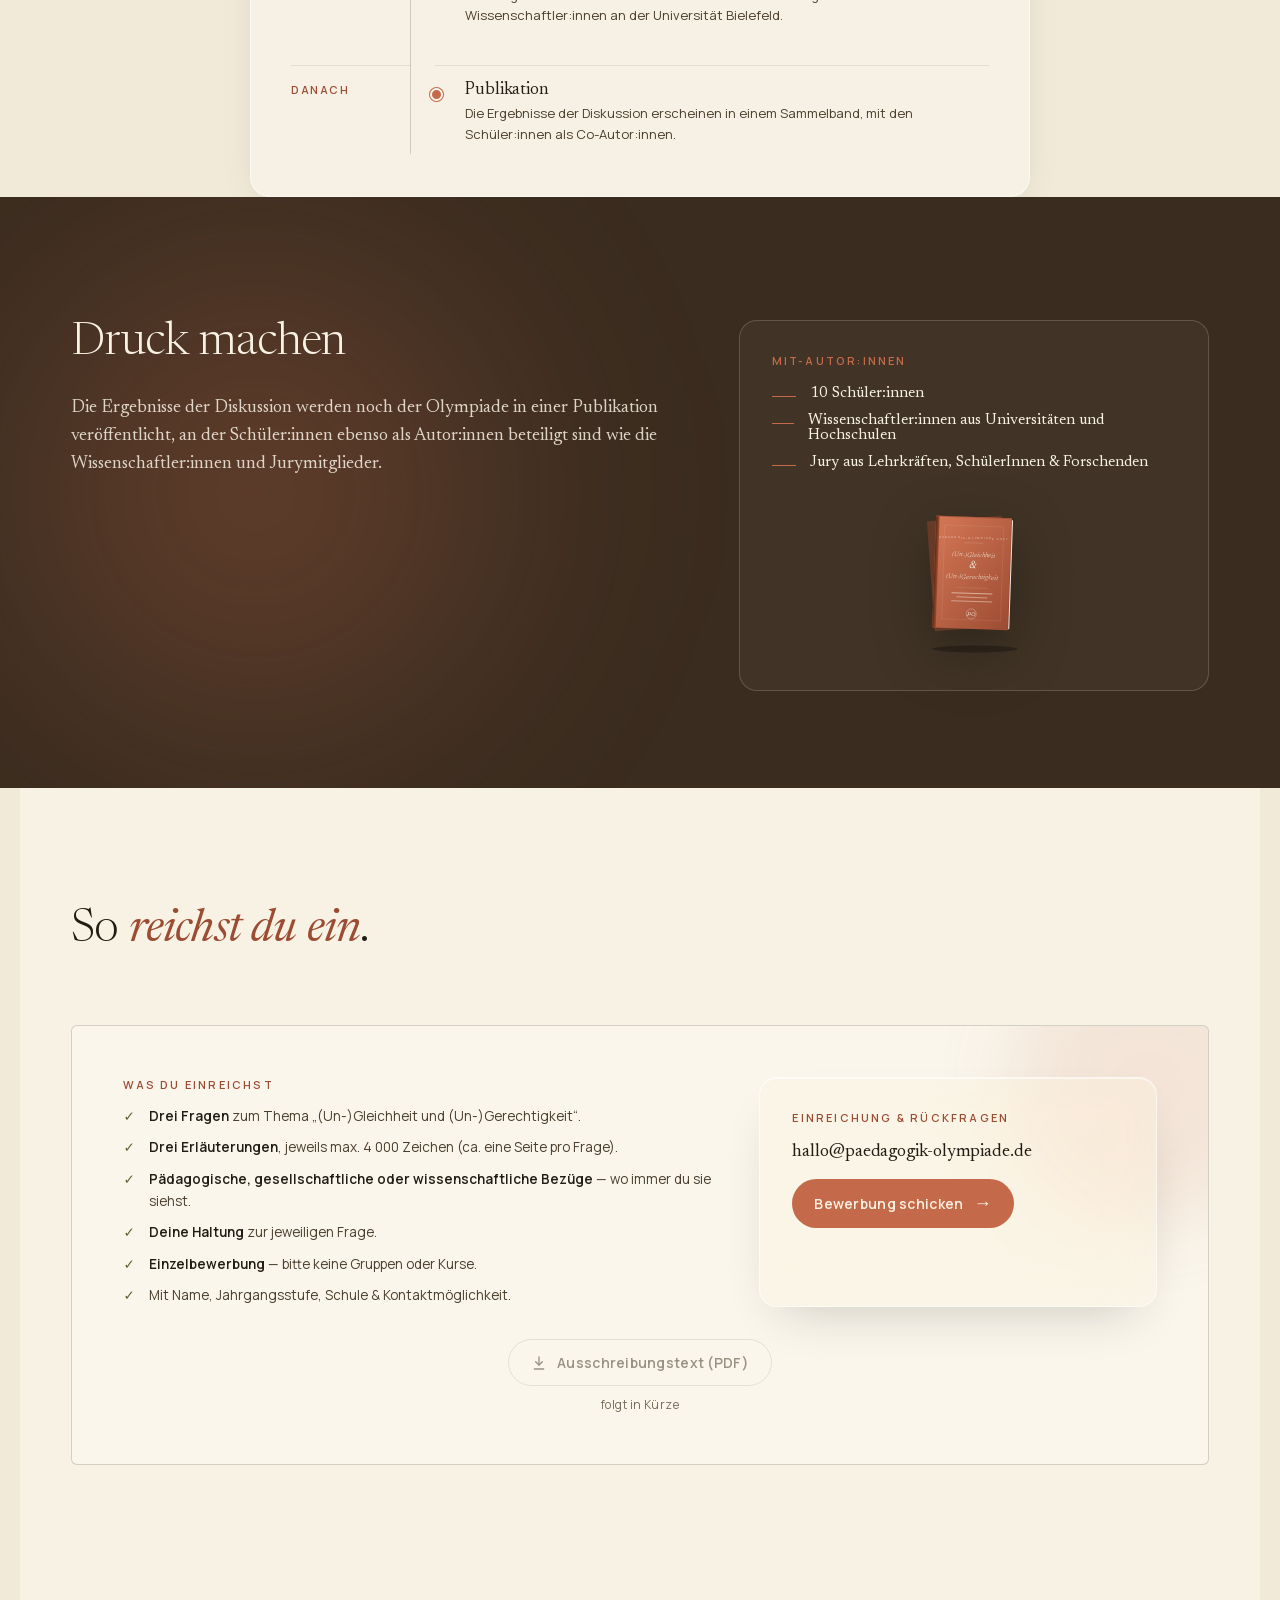
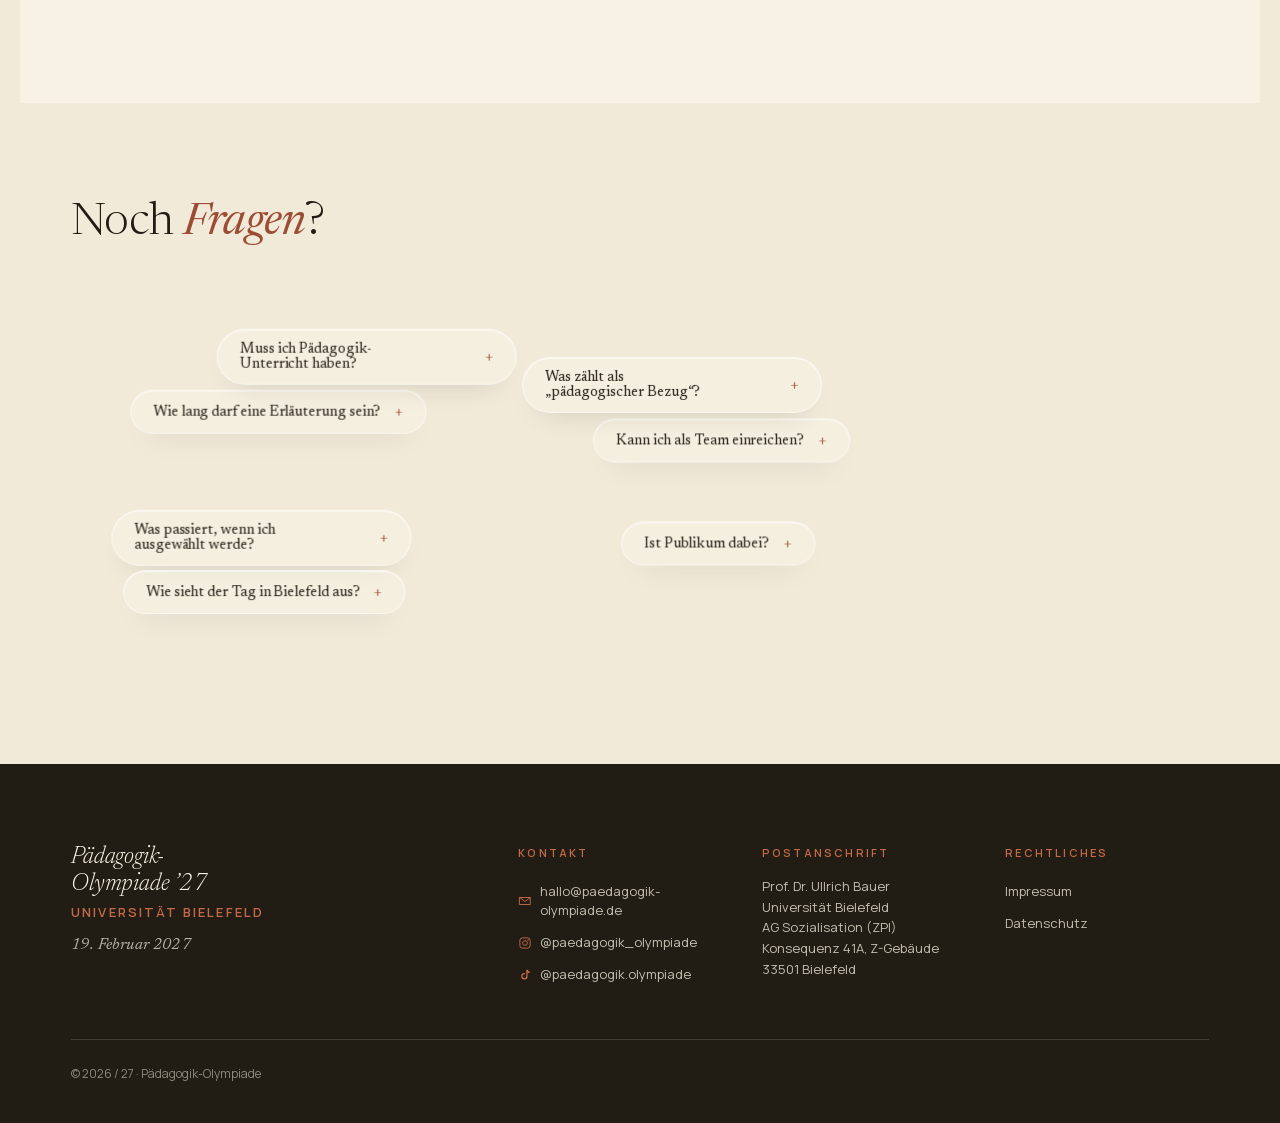
==== commit f519d817: "Mobile: collision-free breathing mode for quote-tags & FAQ bubbles Below 700px the Pong-style physic" ====
--- a/index.html
+++ b/index.html
@@ -1213,13 +1213,17 @@
 onScroll();
 
 // Floating physics for quote-tags (Pong-style bouncing chips around the Einstein quote)
+// On mobile (< 700px) switches to collision-free "breathing" mode: each chip
+// oscillates around a fixed anchor via independent sine phases — no more verhaken.
 (function(){
   const wrap = document.getElementById('quoteTags');
   if(!wrap) return;
+  const MOBILE_BP = 700;
   const items = [...wrap.children];
   let state = [];
   let obstacles = [];
   let raf = 0;
+  let isMobile = false;
 
   function getObstacles(){
     const wr = wrap.getBoundingClientRect();
@@ -1318,6 +1322,16 @@
       resolveCollisions();
       resolveObstacle();
     }
+    // capture anchors + per-chip sine params for mobile "breathing" mode
+    state.forEach(s => {
+      s.ax = s.x; s.ay = s.y;
+      s.fx = .0007 + Math.random() * .0006;
+      s.fy = .0007 + Math.random() * .0006;
+      s.px = Math.random() * Math.PI * 2;
+      s.py = Math.random() * Math.PI * 2;
+      s.ampX = 14 + Math.random() * 10;
+      s.ampY = 12 + Math.random() * 9;
+    });
     state.forEach(s => s.el.style.transform = `translate(${s.x.toFixed(1)}px, ${s.y.toFixed(1)}px)`);
   }
 
@@ -1357,6 +1371,16 @@
       raf = requestAnimationFrame(tick);
       return;
     }
+    if(isMobile){
+      // collision-free breathing mode — anchors stay put, only oscillation
+      state.forEach(s => {
+        s.x = s.ax + Math.sin(now * s.fx + s.px) * s.ampX;
+        s.y = s.ay + Math.cos(now * s.fy + s.py) * s.ampY;
+        s.el.style.transform = `translate(${s.x.toFixed(1)}px, ${s.y.toFixed(1)}px)`;
+      });
+      raf = requestAnimationFrame(tick);
+      return;
+    }
     const cw = wrap.clientWidth, ch = wrap.clientHeight;
     state.forEach(s => {
       s.x += s.vx * dt;
@@ -1373,6 +1397,7 @@
   }
 
   function start(){
+    isMobile = window.innerWidth < MOBILE_BP;
     measureAndPlace();
     cancelAnimationFrame(raf);
     lastTime = performance.now();
@@ -1393,12 +1418,16 @@
 })();
 
 // FAQ flying Pong bubbles
+// On mobile (< 700px) switches to collision-free breathing mode — same
+// rationale as quote-tags: tight canvas + many bubbles == verhaken.
 (function(){
   const list = document.getElementById('faqList');
   if(!list) return;
+  const MOBILE_BP = 700;
   const items = [...list.querySelectorAll('details')];
   let state = [];
   let raf = 0;
+  let isMobile = false;
 
   function resolveCollisions(){
     for(let i=0;i<state.length;i++){
@@ -1463,6 +1492,16 @@
       };
     });
     for(let pass=0; pass<8; pass++) resolveCollisions();
+    // capture anchors + per-bubble sine params for mobile breathing
+    state.forEach(s => {
+      s.ax = s.x; s.ay = s.y;
+      s.fx = .0006 + Math.random() * .0005;
+      s.fy = .0006 + Math.random() * .0005;
+      s.px = Math.random() * Math.PI * 2;
+      s.py = Math.random() * Math.PI * 2;
+      s.ampX = 8 + Math.random() * 6;
+      s.ampY = 7 + Math.random() * 5;
+    });
     state.forEach(applyT);
   }
 
@@ -1471,6 +1510,18 @@
     const dt = Math.min(32, now - lastTime) / 16.67;
     lastTime = now;
     if(document.body.dataset.motion === '0'){
+      raf = requestAnimationFrame(tick);
+      return;
+    }
+    if(isMobile){
+      // collision-free breathing — open bubble still centers via applyT
+      state.forEach(s => {
+        if(!s.el.open){
+          s.x = s.ax + Math.sin(now * s.fx + s.px) * s.ampX;
+          s.y = s.ay + Math.cos(now * s.fy + s.py) * s.ampY;
+        }
+        applyT(s);
+      });
       raf = requestAnimationFrame(tick);
       return;
     }
@@ -1490,6 +1541,7 @@
   }
 
   function start(){
+    isMobile = window.innerWidth < MOBILE_BP;
     measureAndPlace();
     cancelAnimationFrame(raf);
     lastTime = performance.now();
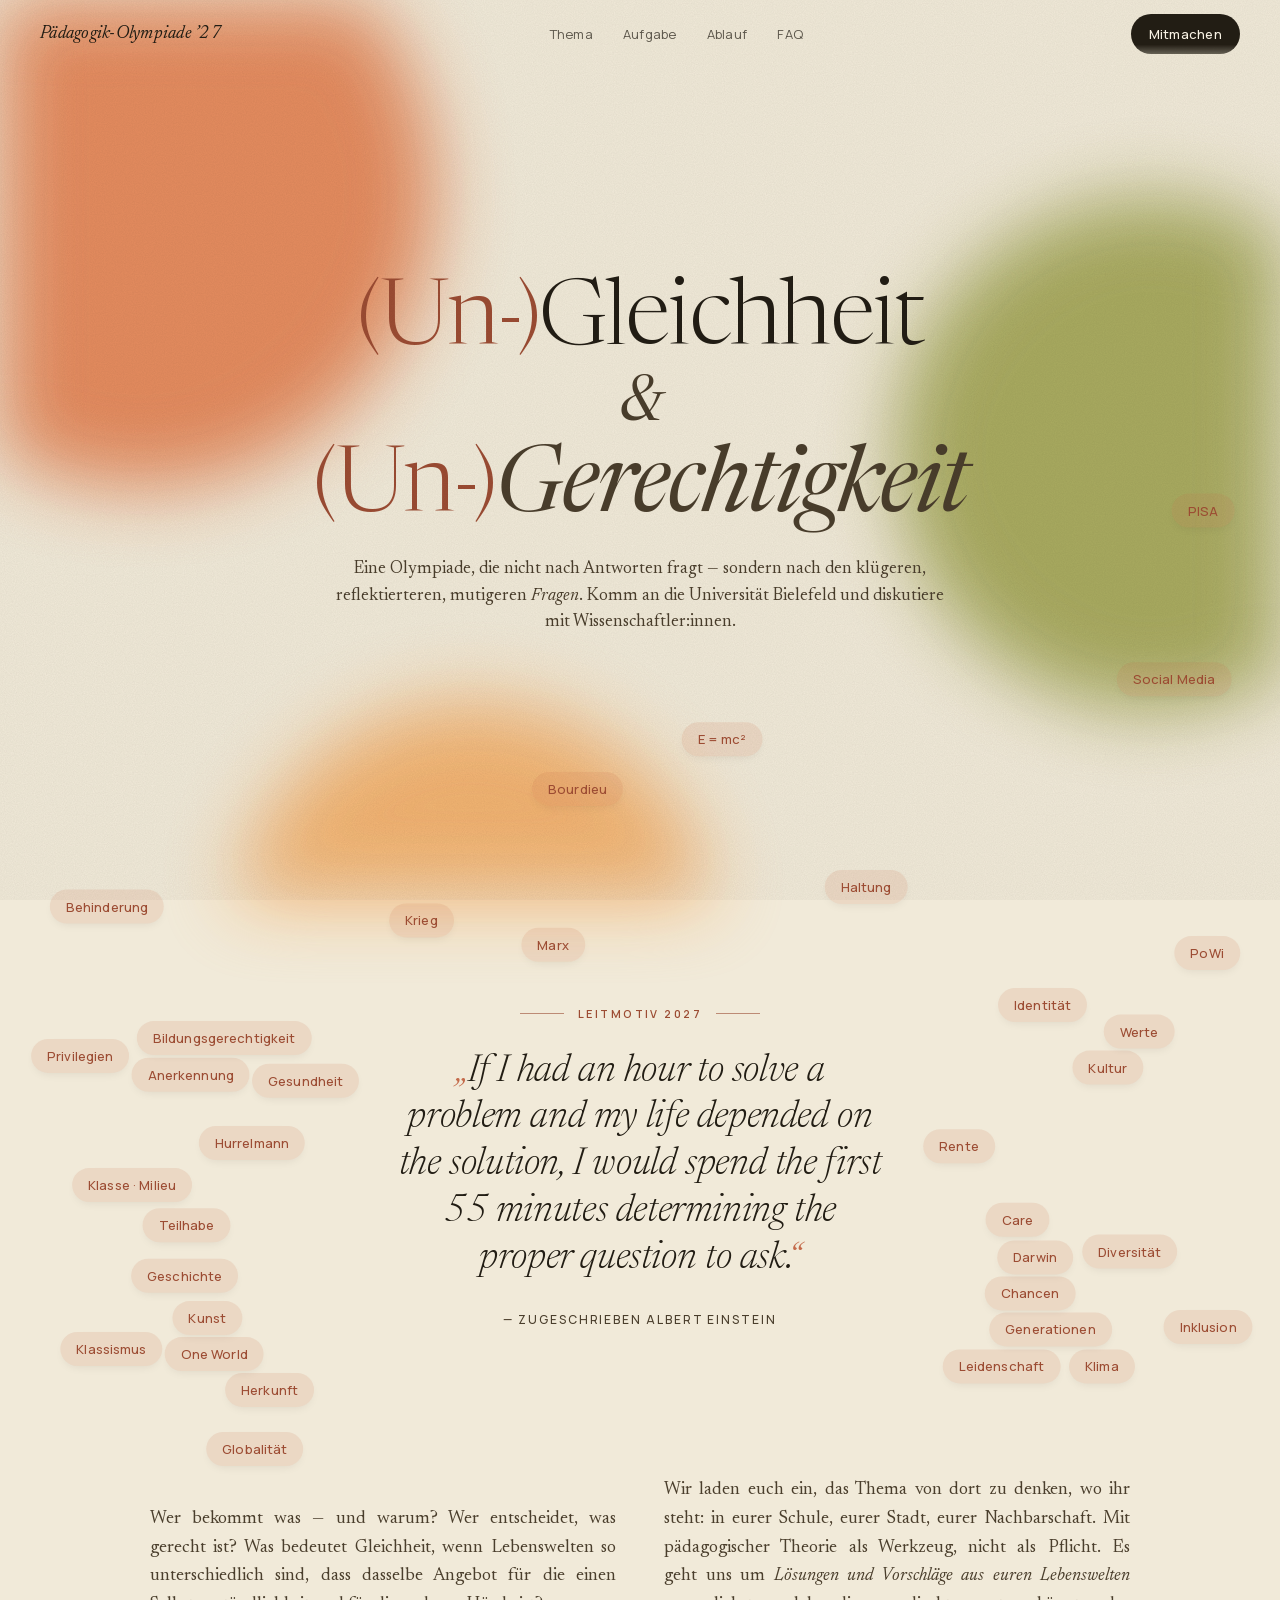
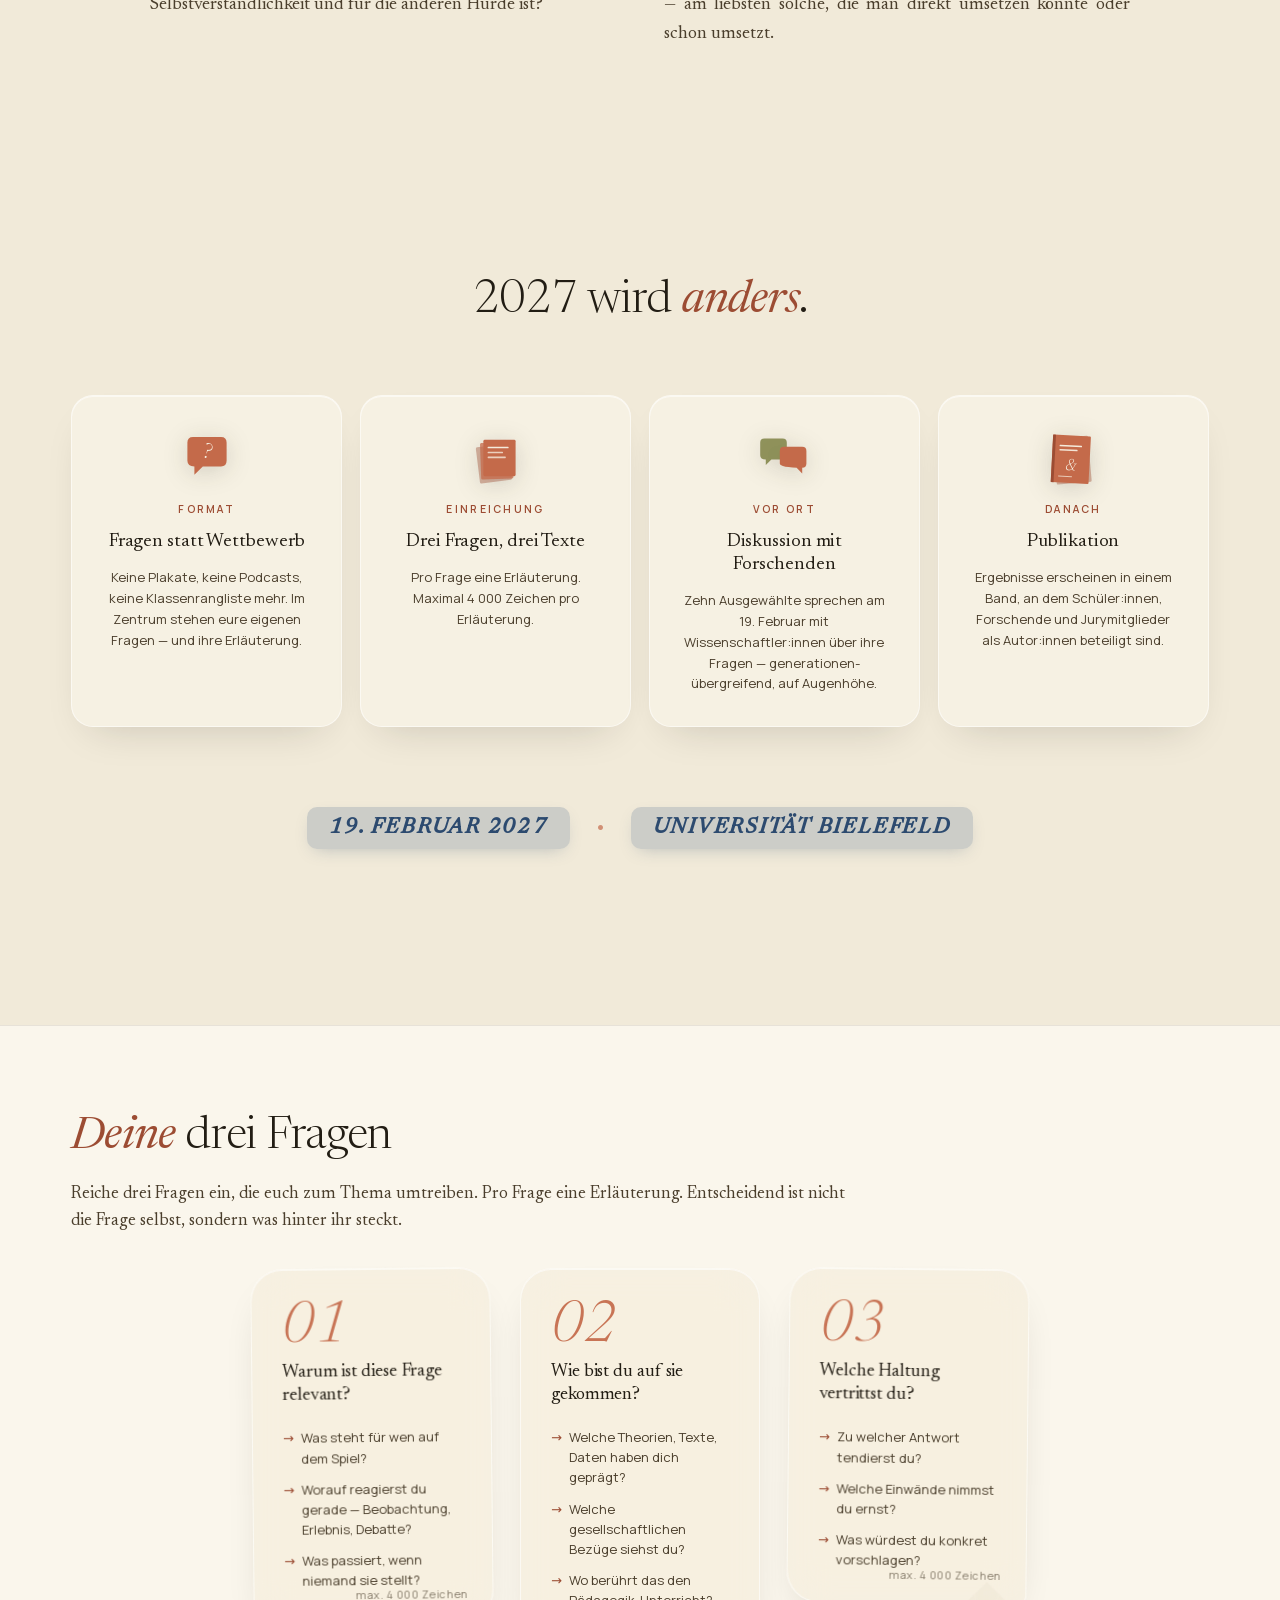
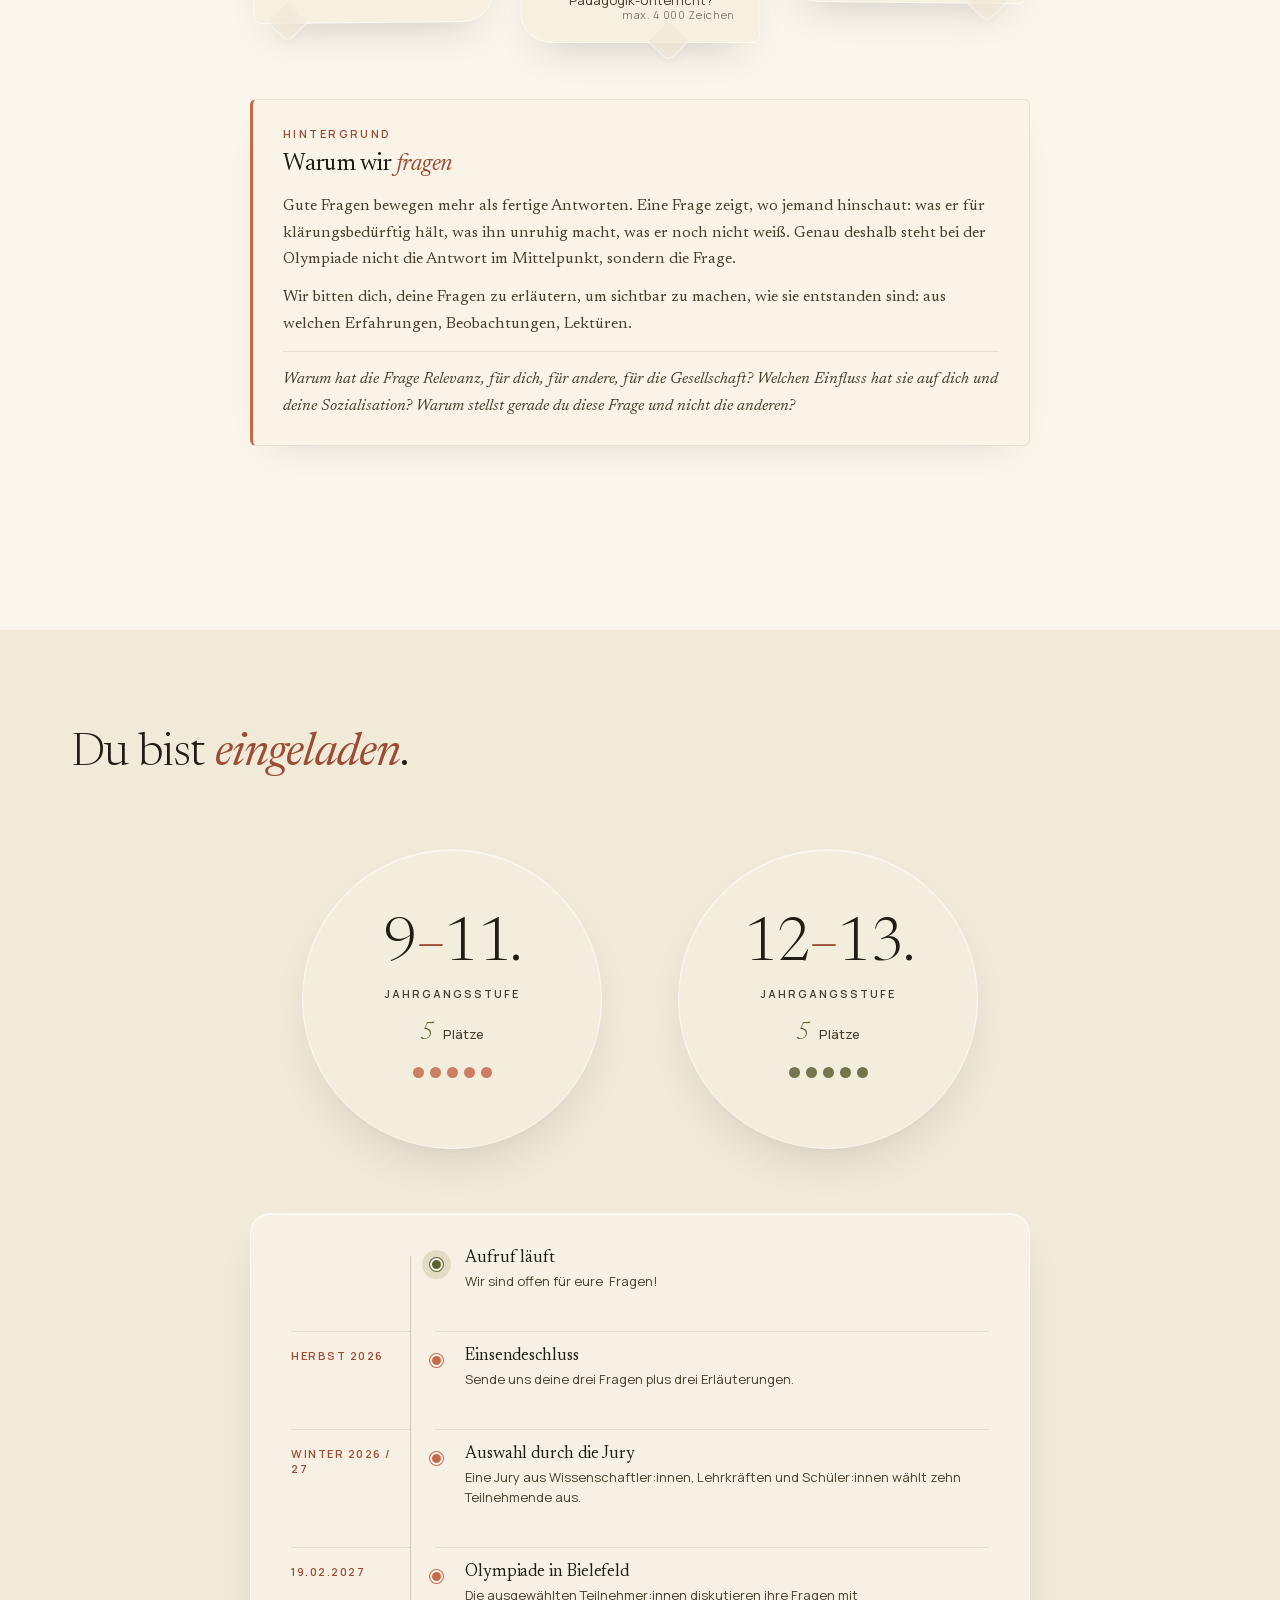
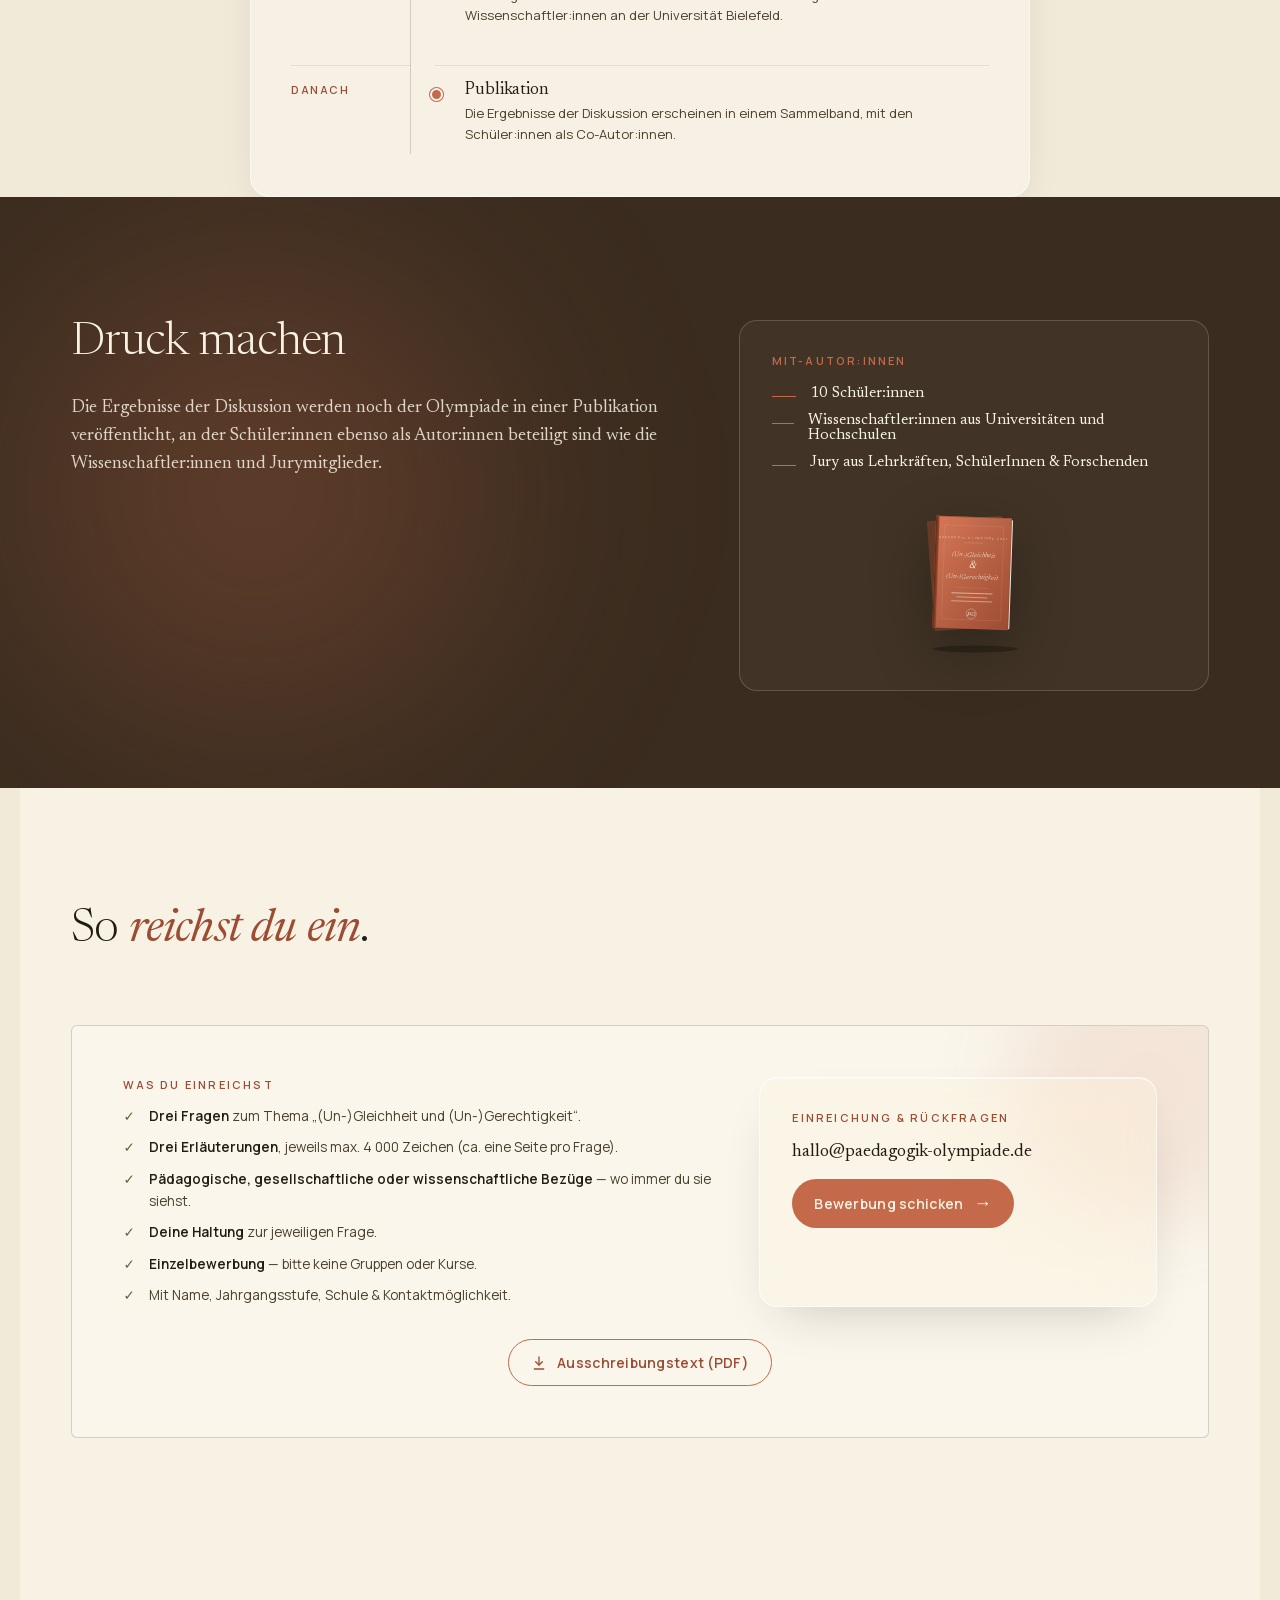
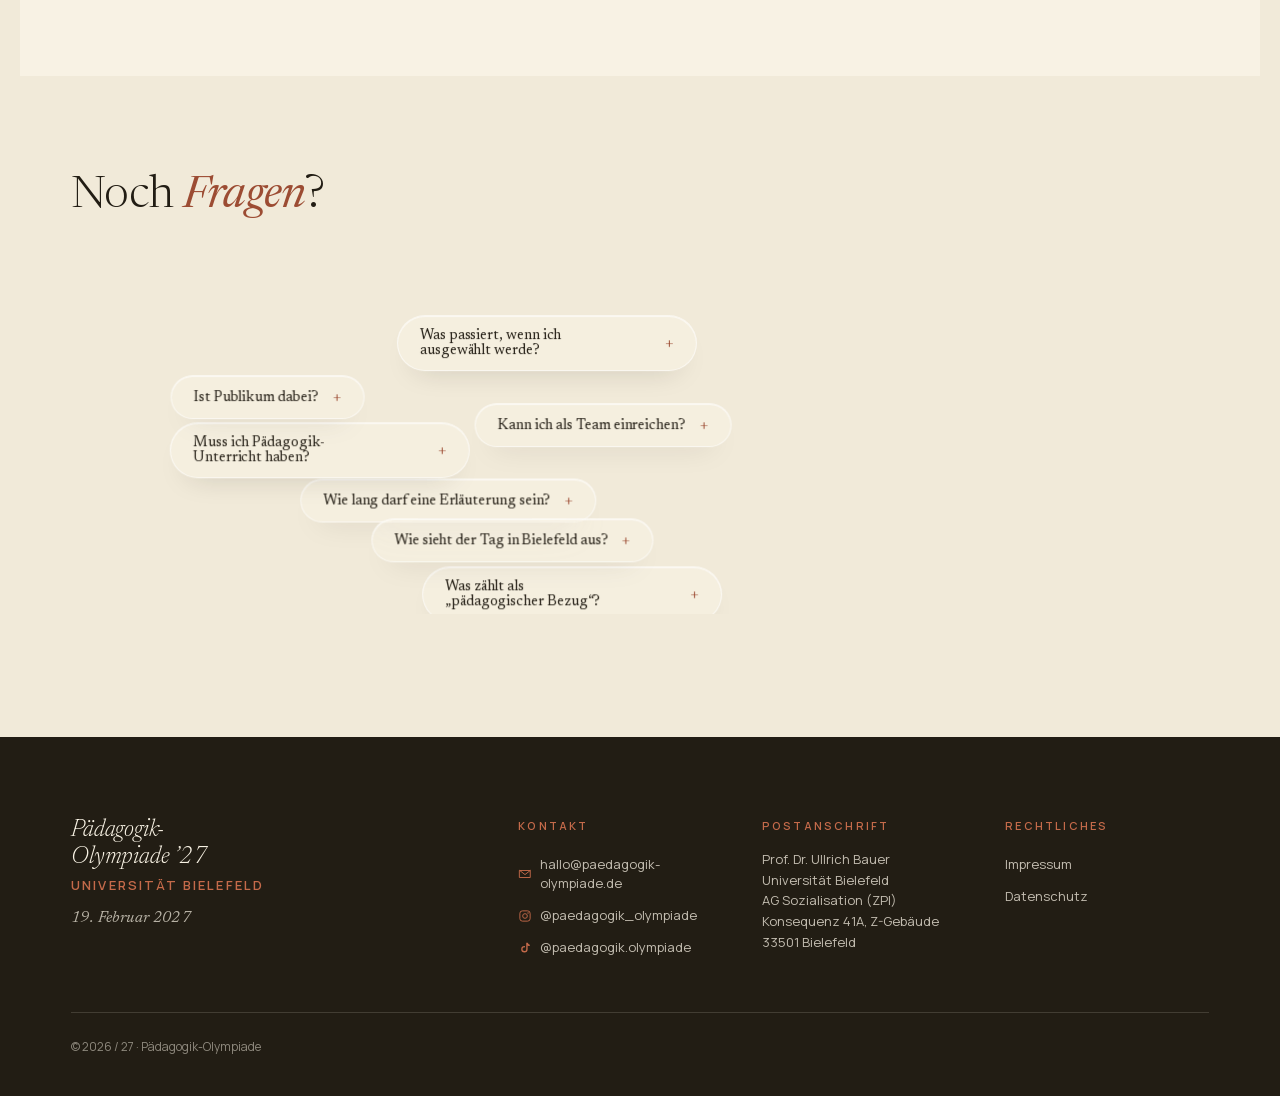
==== commit 27c3faaf: "Download: activate Ausschreibung PDF button, add /ausschreibung-2027.pdf Co-Authored-By: Claude Opus" ====
--- a/index.html
+++ b/index.html
@@ -1070,7 +1070,7 @@
       </div>
     </div>
     <div class="download-row">
-      <a class="download-btn" aria-disabled="true" tabindex="-1" role="button">
+      <a class="download-btn" href="ausschreibung-2027.pdf" download="Paedagogik-Olympiade-2027-Ausschreibung.pdf">
         <svg class="ico" viewBox="0 0 24 24" fill="none" stroke="currentColor" stroke-width="2" stroke-linecap="round" stroke-linejoin="round" aria-hidden="true">
           <path d="M12 3v12"/>
           <path d="m7 10 5 5 5-5"/>
@@ -1078,7 +1078,6 @@
         </svg>
         Ausschreibungstext (PDF)
       </a>
-      <span class="download-note">folgt in Kürze</span>
     </div>
   </div>
 </section>
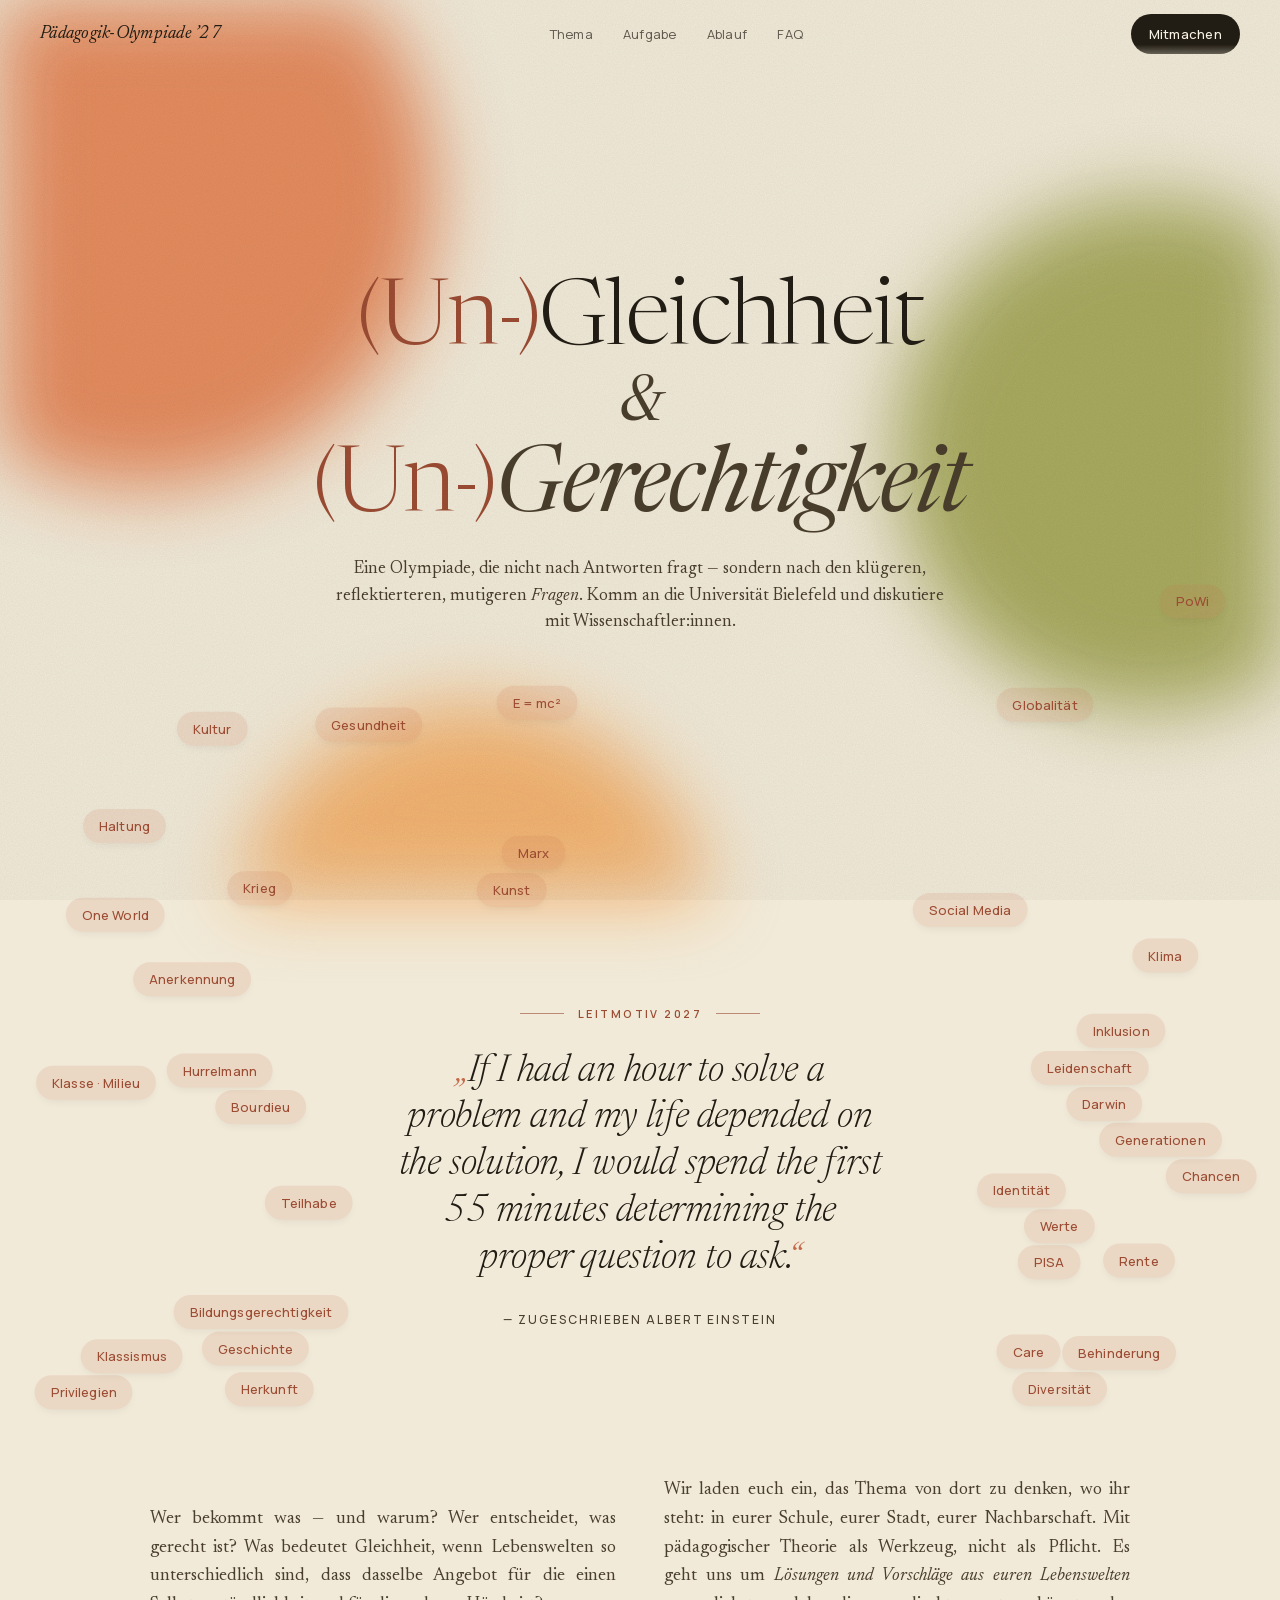
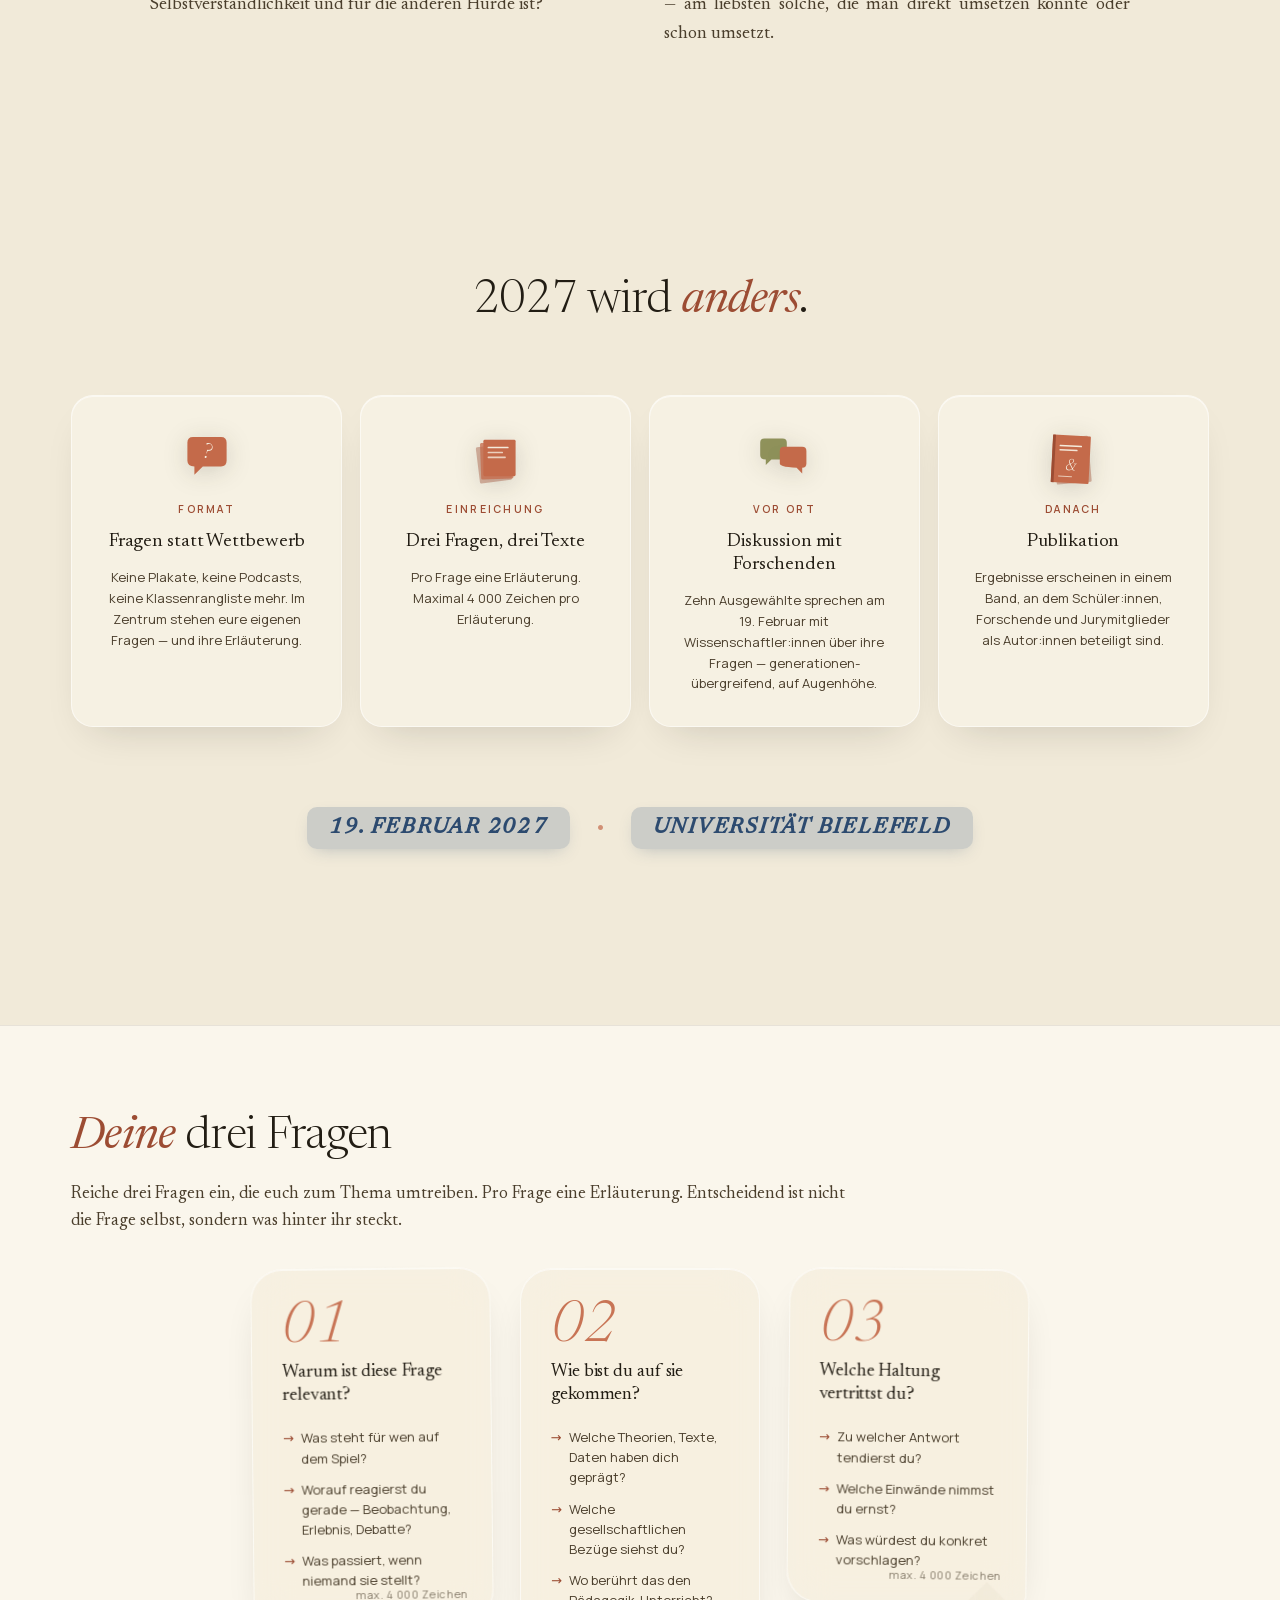
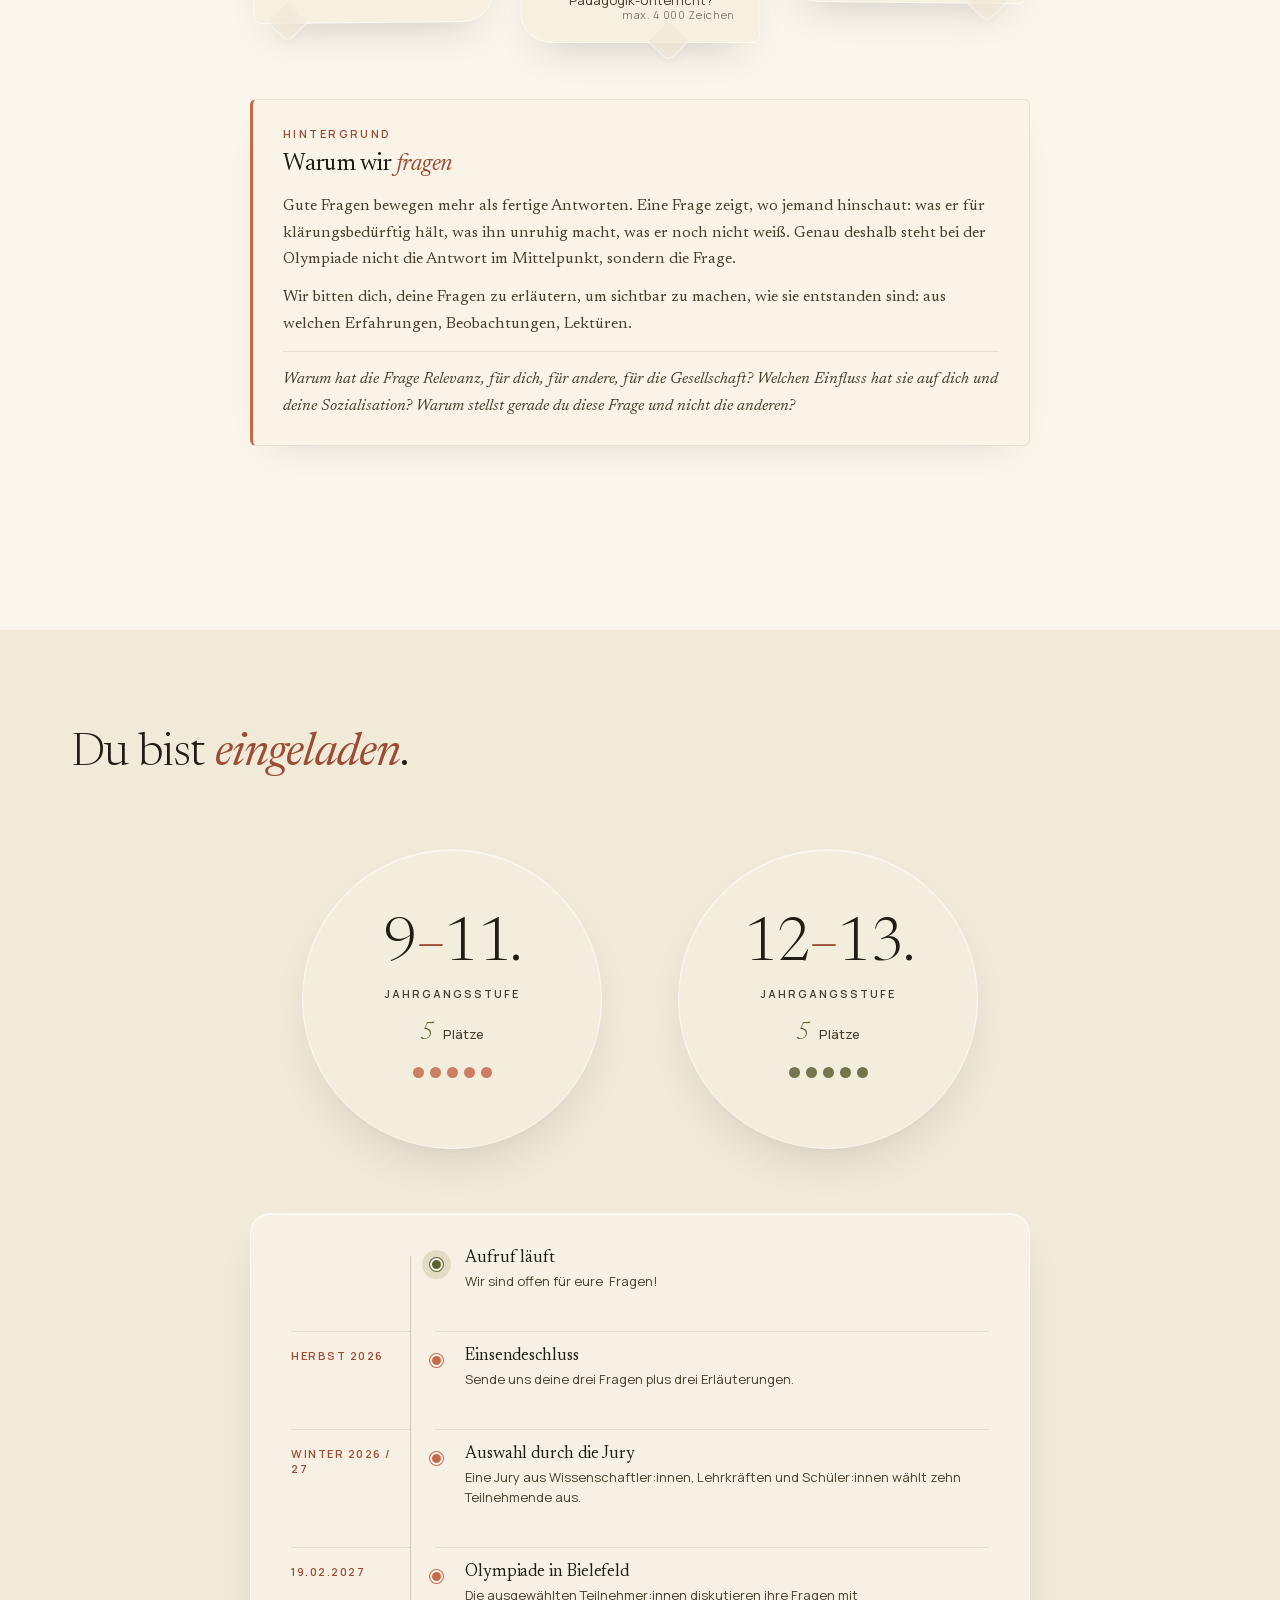
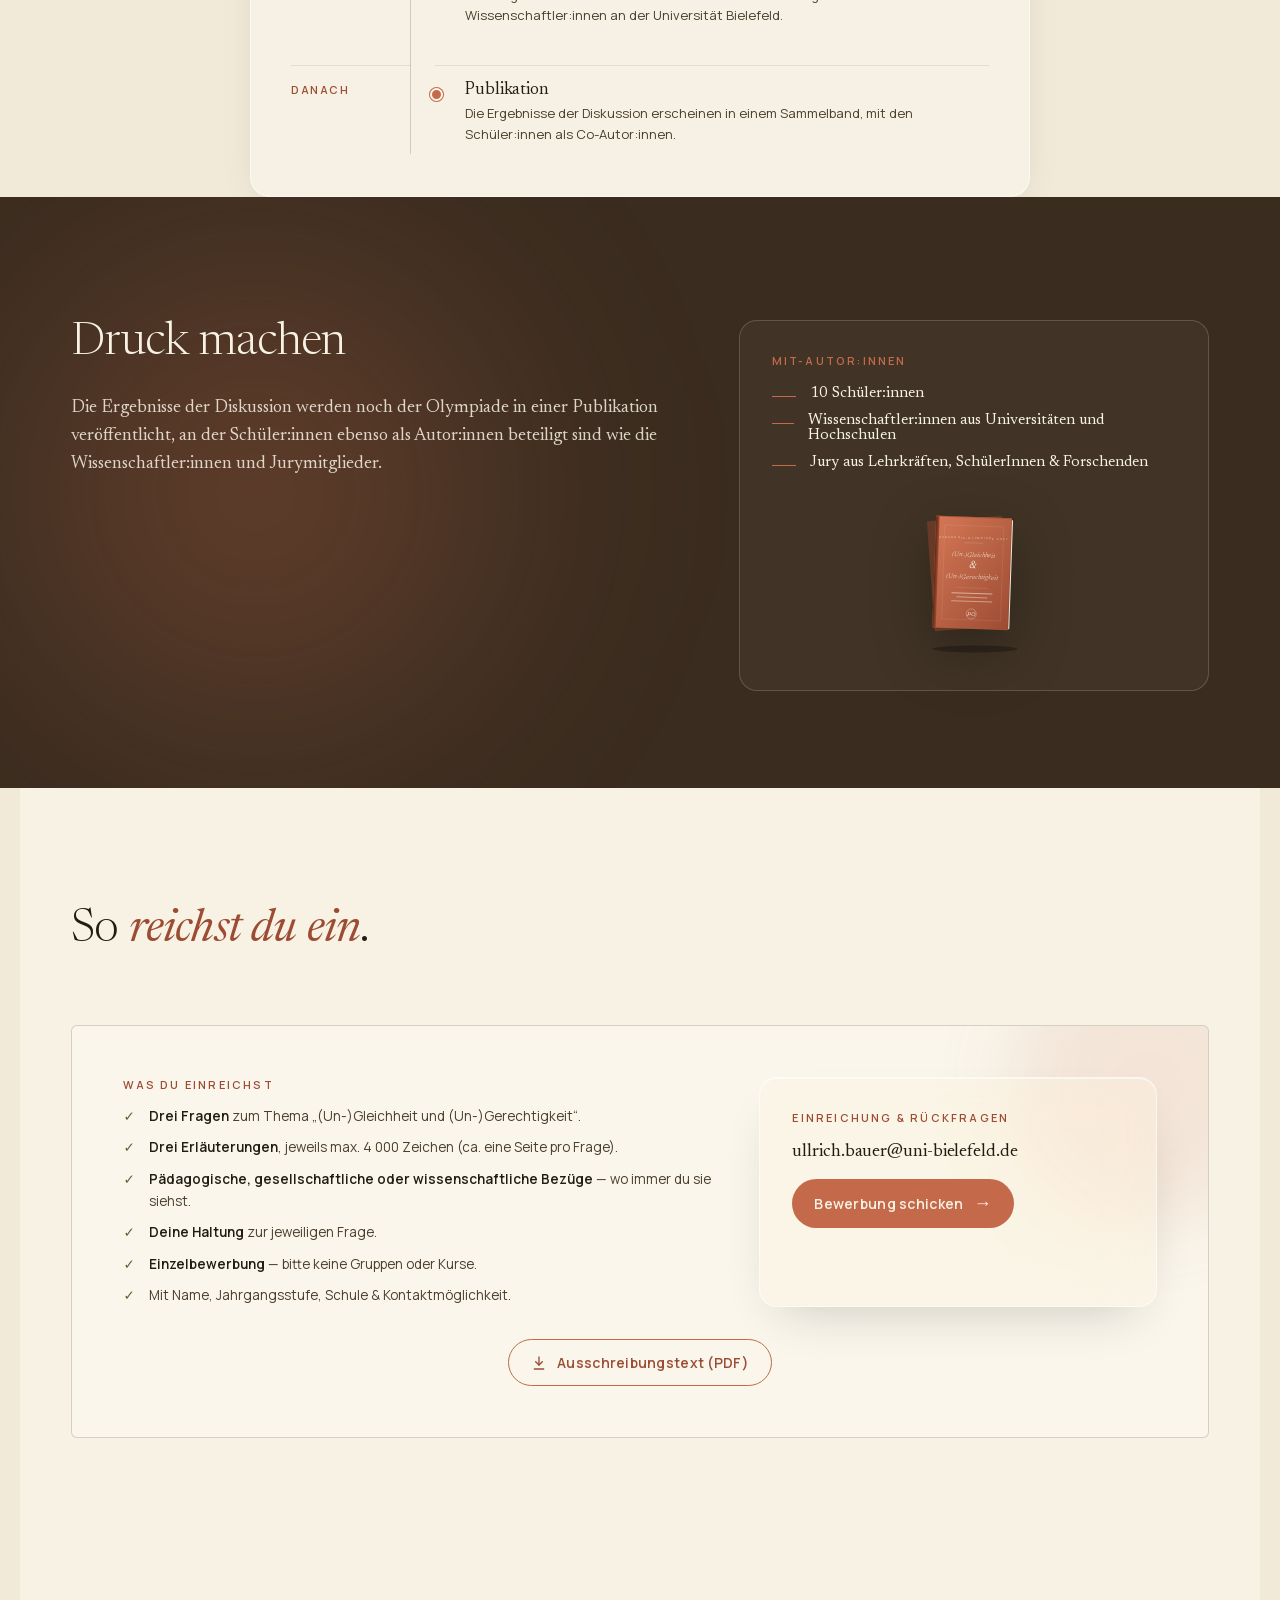
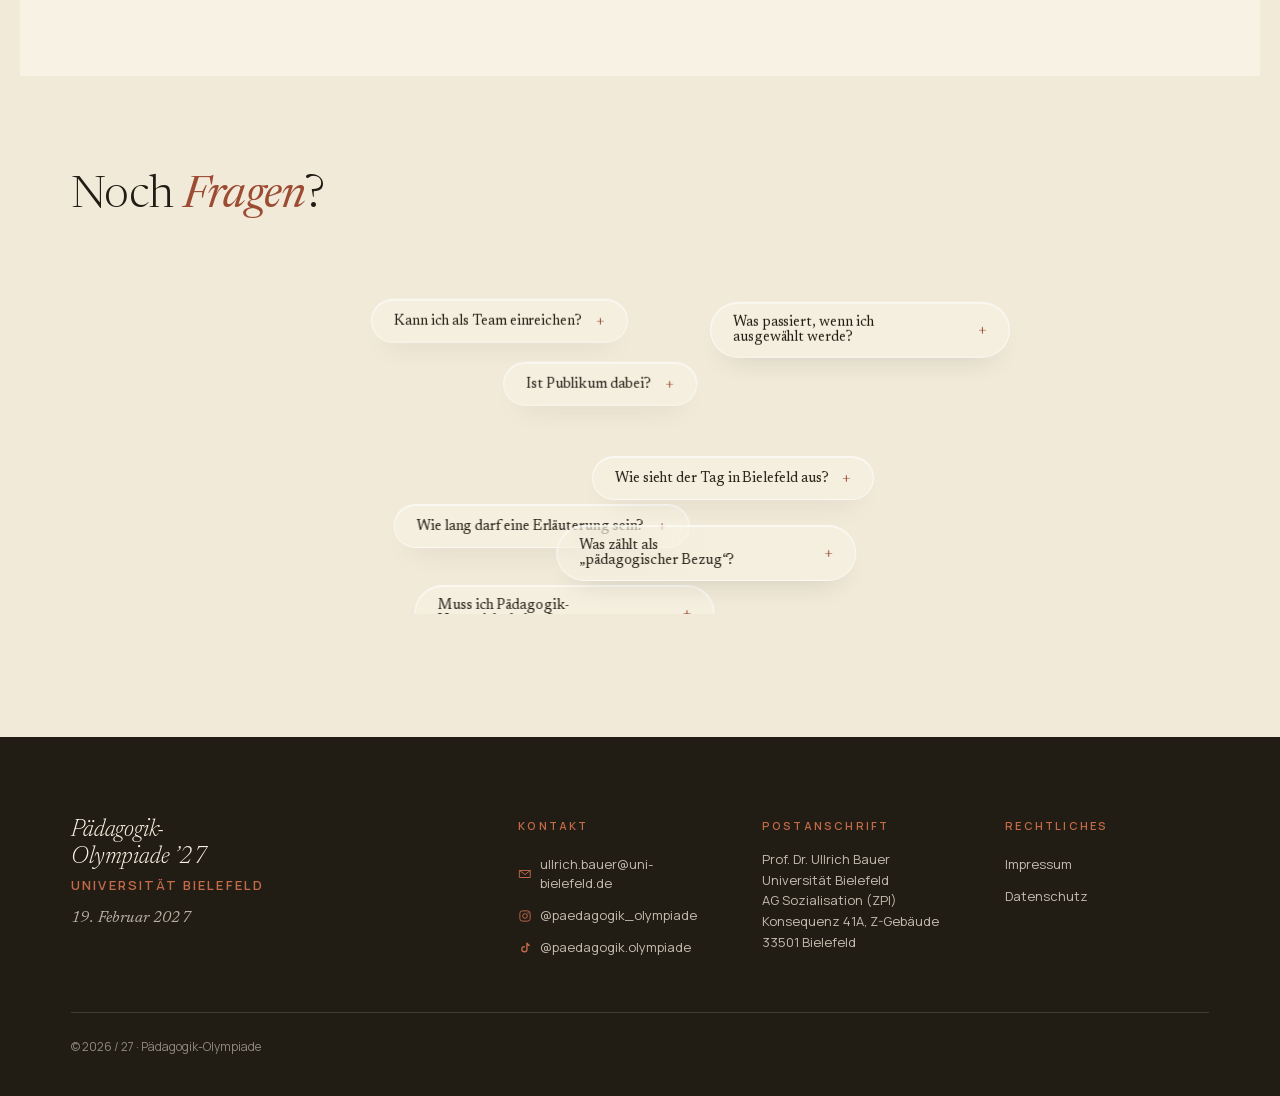
==== commit c7a41134: "Kontakt: switch email to ullrich.bauer@uni-bielefeld.de The hallo@paedagogik-olympiade.de mailbox st" ====
--- a/index.html
+++ b/index.html
@@ -1065,8 +1065,8 @@
       </div>
       <div class="cta-box">
         <span class="mail-label">Einreichung &amp; Rückfragen</span>
-        <a href="mailto:hallo@paedagogik-olympiade.de?subject=Bewerbung%20P%C3%A4dagogik-Olympiade%202027" class="mail">hallo@paedagogik-olympiade.de</a>
-        <a href="mailto:hallo@paedagogik-olympiade.de?subject=Bewerbung%20P%C3%A4dagogik-Olympiade%202027" class="cta-btn">Bewerbung schicken</a>
+        <a href="mailto:ullrich.bauer@uni-bielefeld.de?subject=Bewerbung%20P%C3%A4dagogik-Olympiade%202027" class="mail">ullrich.bauer@uni-bielefeld.de</a>
+        <a href="mailto:ullrich.bauer@uni-bielefeld.de?subject=Bewerbung%20P%C3%A4dagogik-Olympiade%202027" class="cta-btn">Bewerbung schicken</a>
       </div>
     </div>
     <div class="download-row">
@@ -1144,7 +1144,7 @@
       </div>
       <div class="foot-col">
         <h5>Kontakt</h5>
-        <a href="mailto:hallo@paedagogik-olympiade.de" class="foot-link"><svg class="foot-ico" viewBox="0 0 24 24" aria-hidden="true"><path fill="none" stroke="currentColor" stroke-width="1.6" stroke-linecap="round" stroke-linejoin="round" d="M3 6h18v12H3z M3 6l9 7l9-7"/></svg>hallo@paedagogik-olympiade.de</a>
+        <a href="mailto:ullrich.bauer@uni-bielefeld.de" class="foot-link"><svg class="foot-ico" viewBox="0 0 24 24" aria-hidden="true"><path fill="none" stroke="currentColor" stroke-width="1.6" stroke-linecap="round" stroke-linejoin="round" d="M3 6h18v12H3z M3 6l9 7l9-7"/></svg>ullrich.bauer@uni-bielefeld.de</a>
         <a href="https://www.instagram.com/paedagogik_olympiade" target="_blank" rel="noopener" class="foot-link"><svg class="foot-ico" viewBox="0 0 24 24" aria-hidden="true"><rect x="3.2" y="3.2" width="17.6" height="17.6" rx="4.4" fill="none" stroke="currentColor" stroke-width="1.6"/><circle cx="12" cy="12" r="4" fill="none" stroke="currentColor" stroke-width="1.6"/><circle cx="17.2" cy="6.8" r="1.2" fill="currentColor"/></svg>@paedagogik_olympiade</a>
         <a href="https://www.tiktok.com/@paedagogik.olympiade" target="_blank" rel="noopener" class="foot-link"><svg class="foot-ico" viewBox="0 0 24 24" aria-hidden="true"><path fill="currentColor" d="M14.5 3h2.3a4.3 4.3 0 0 0 3.4 3.4v2.3a6.6 6.6 0 0 1-3.7-1.2v6.6a5.5 5.5 0 1 1-5.5-5.5c.3 0 .6 0 .9.1v2.4a3.2 3.2 0 1 0 2.2 3v-11Z"/></svg>@paedagogik.olympiade</a>
       </div>
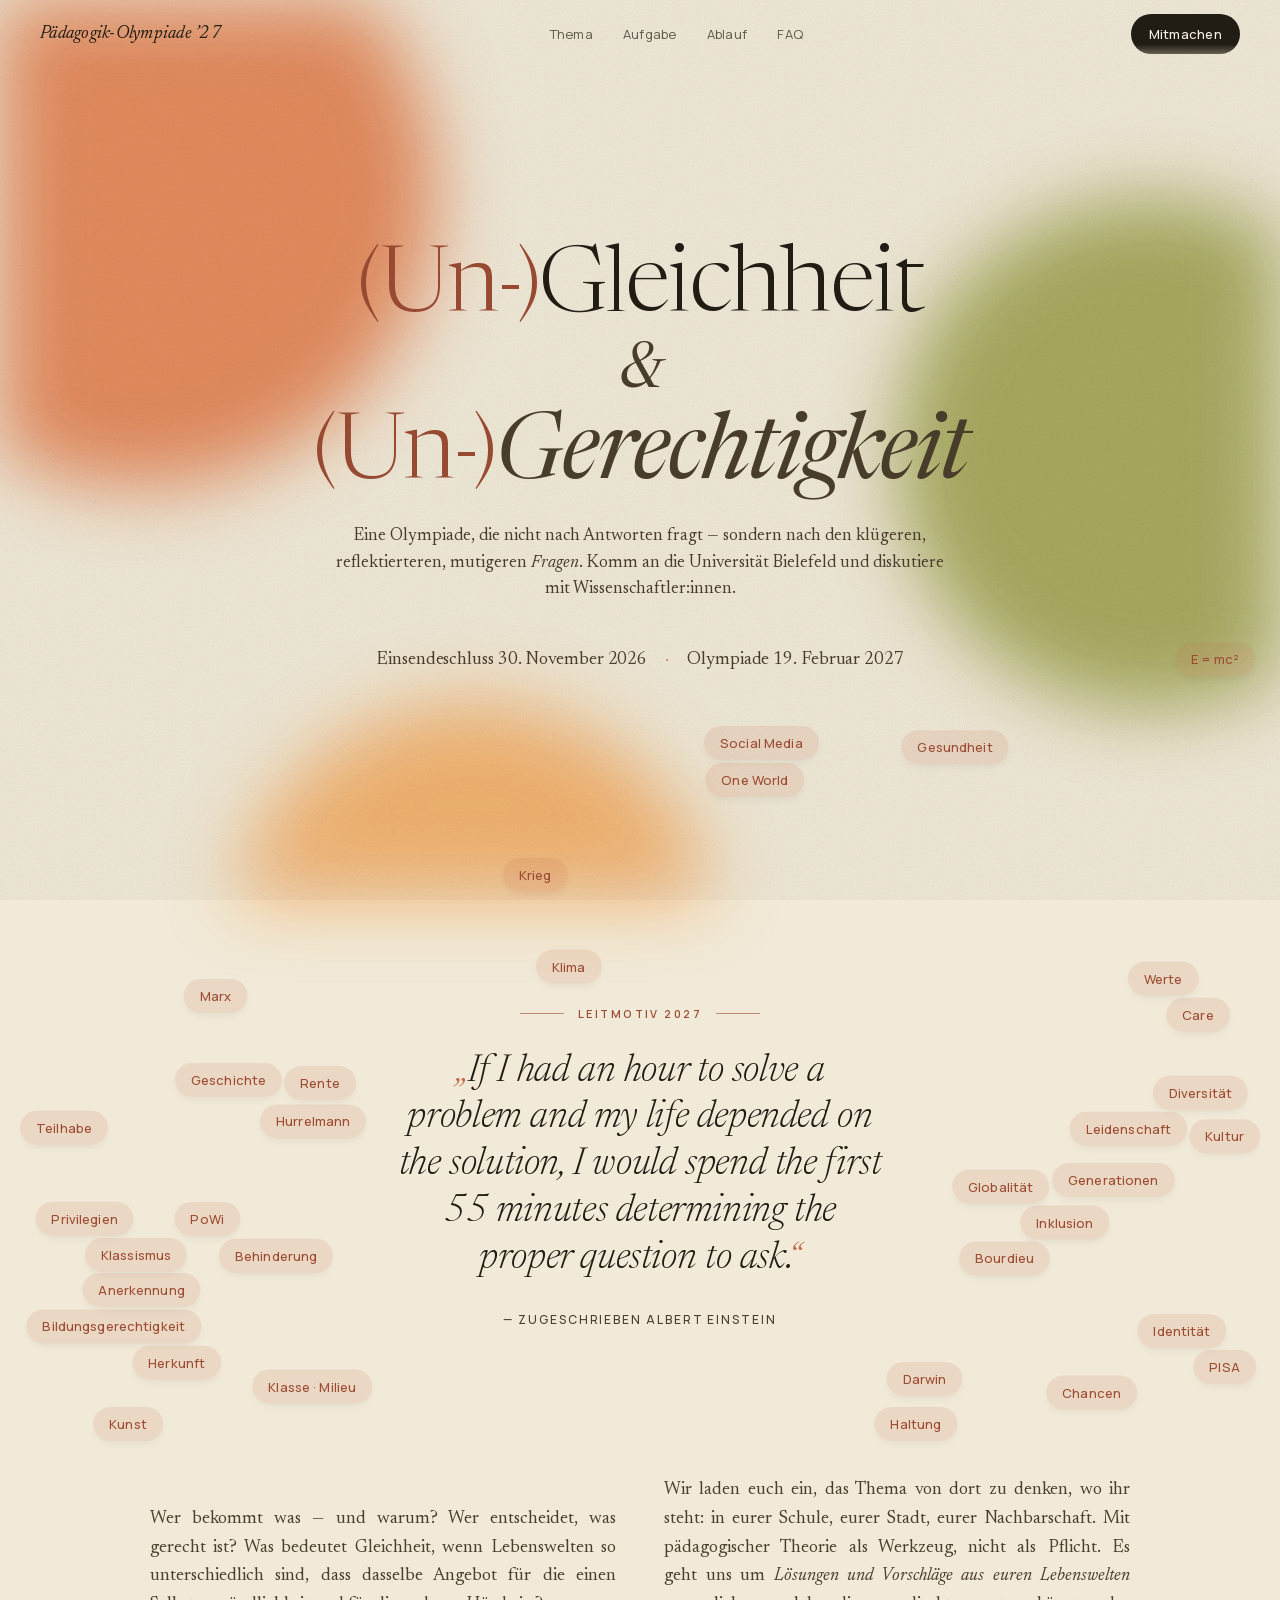
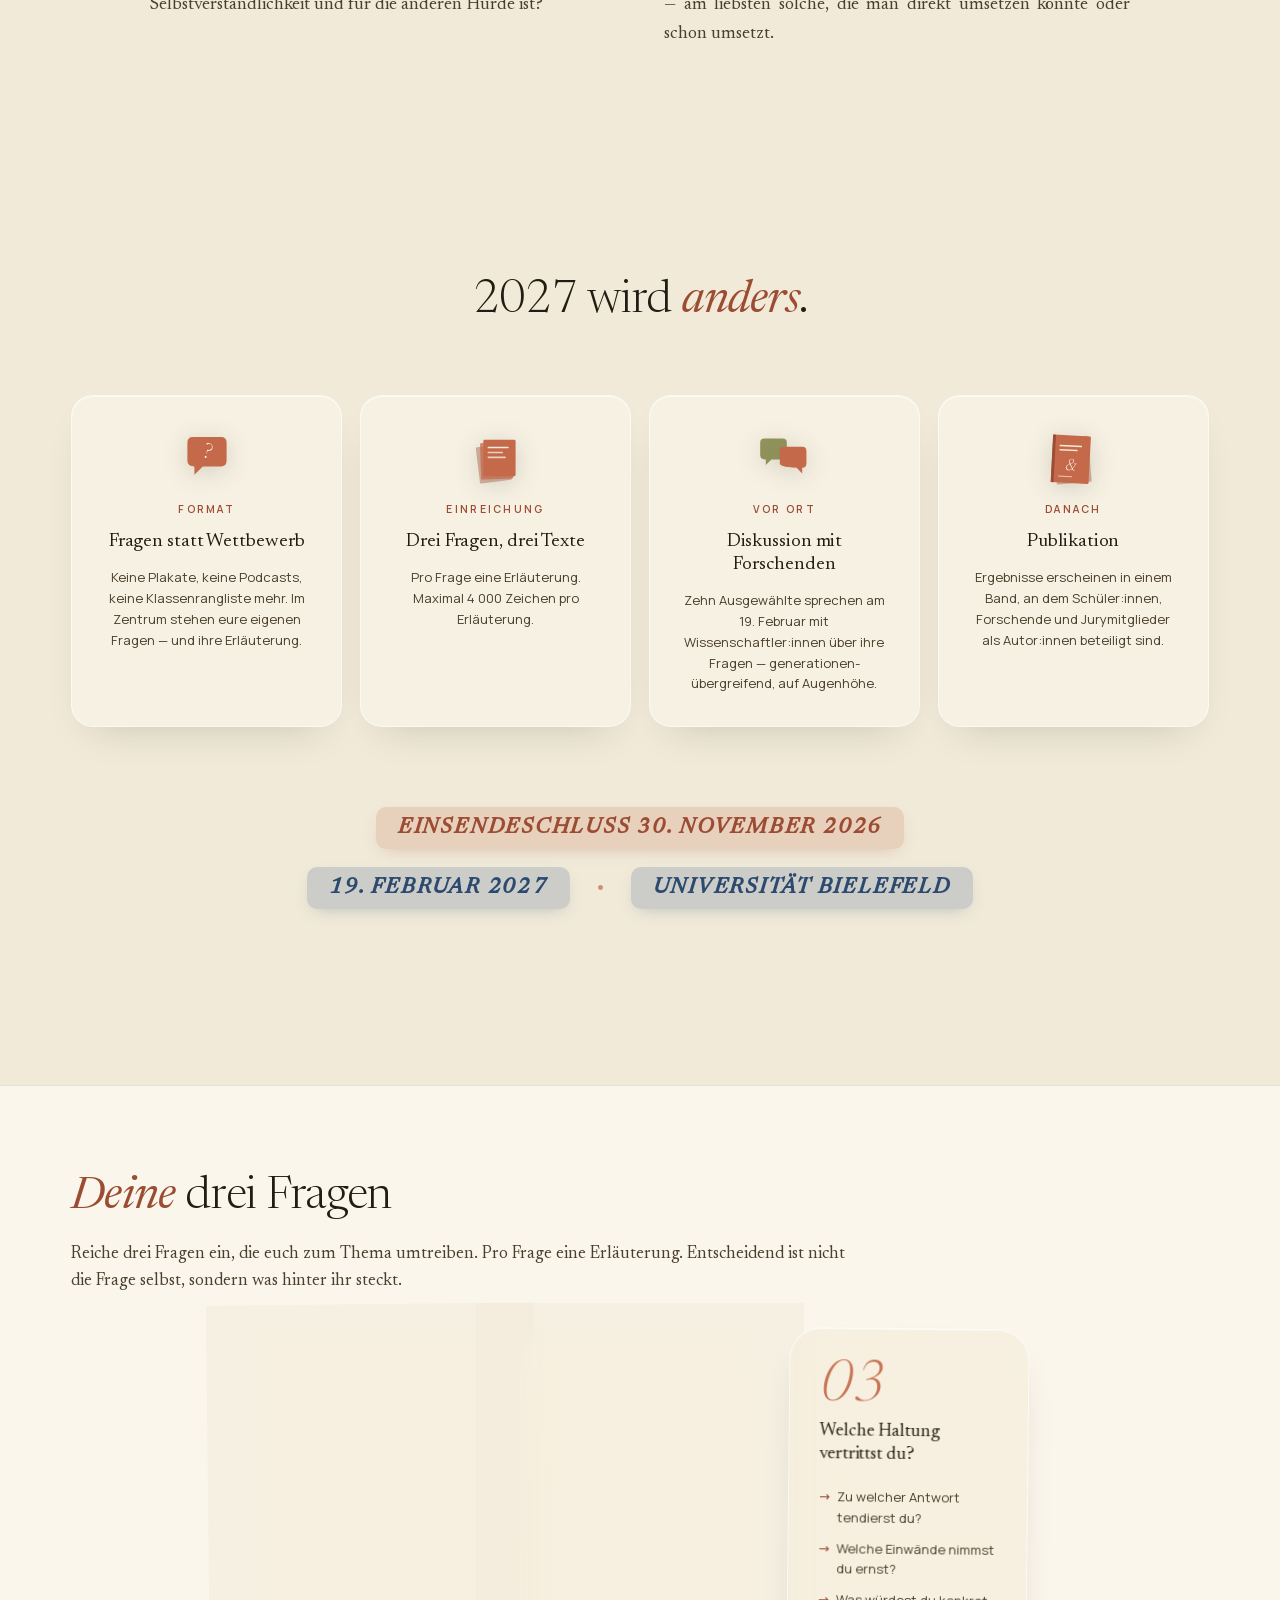
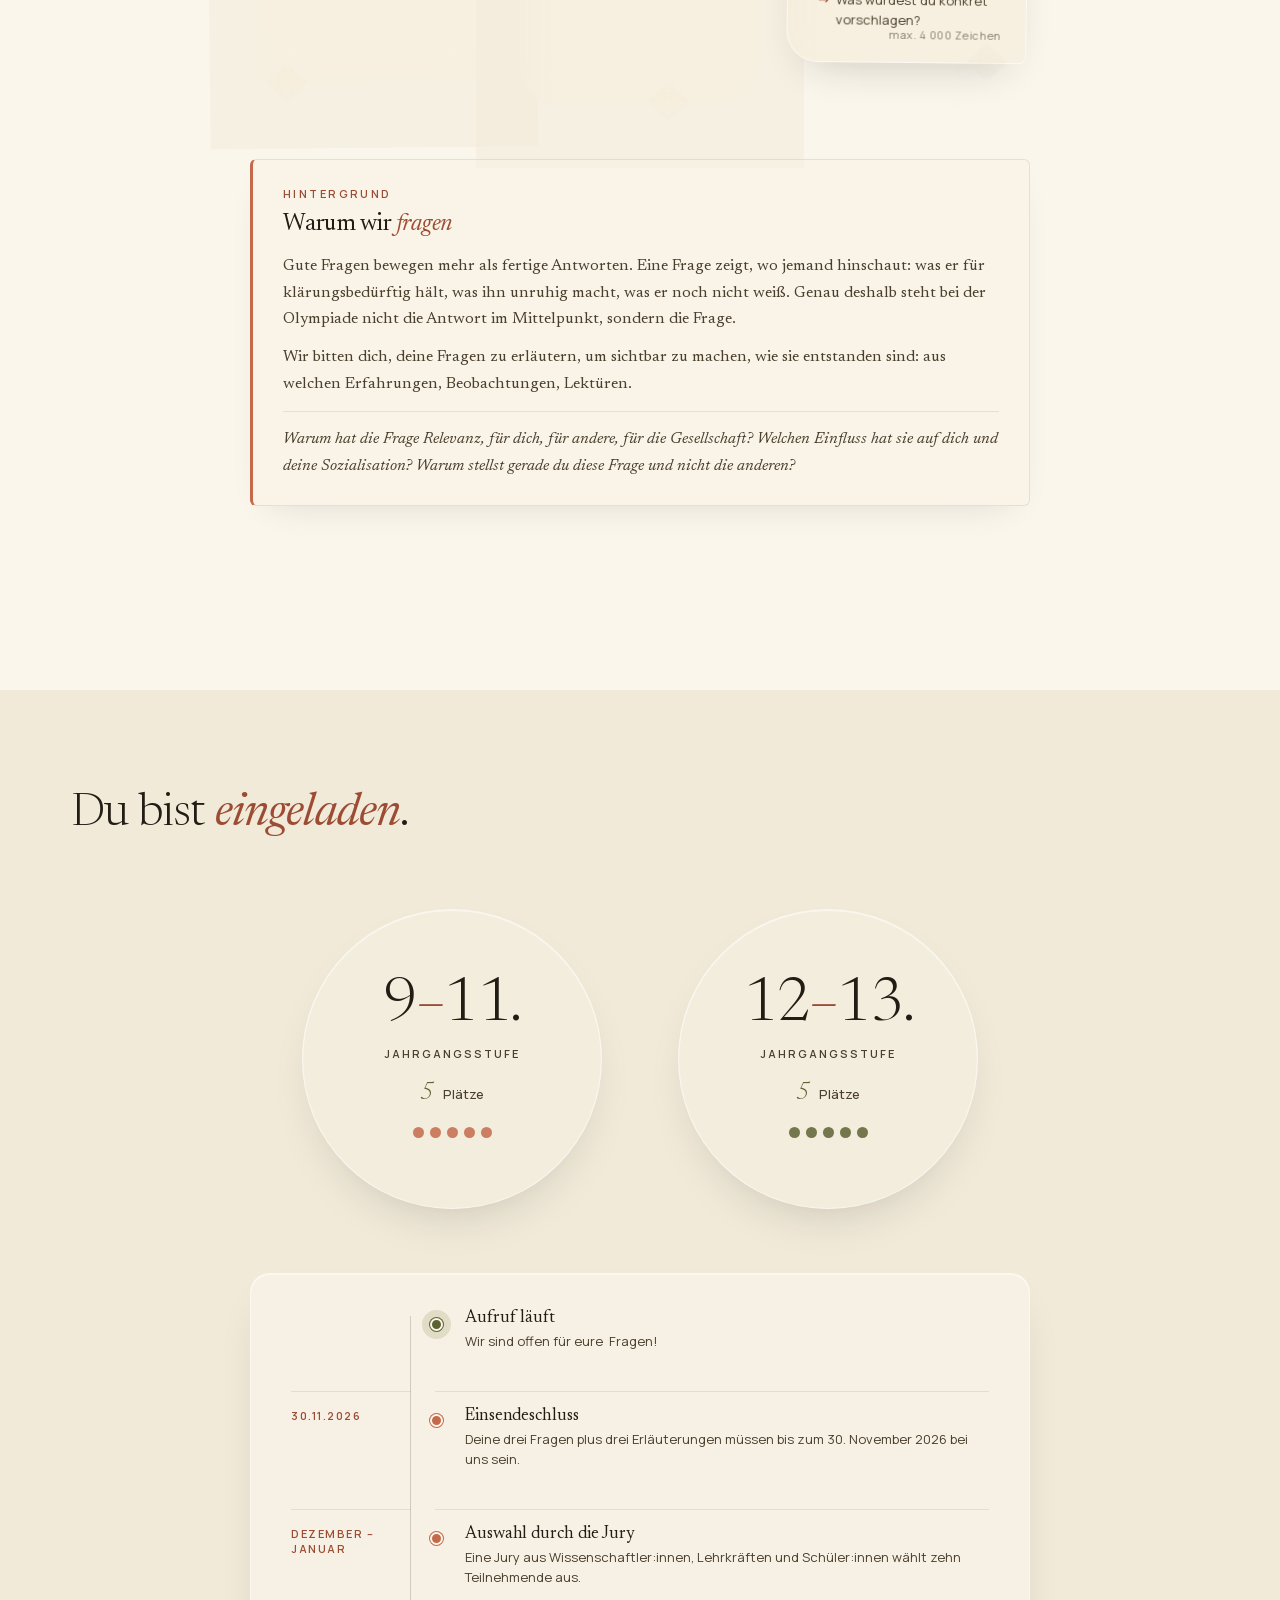
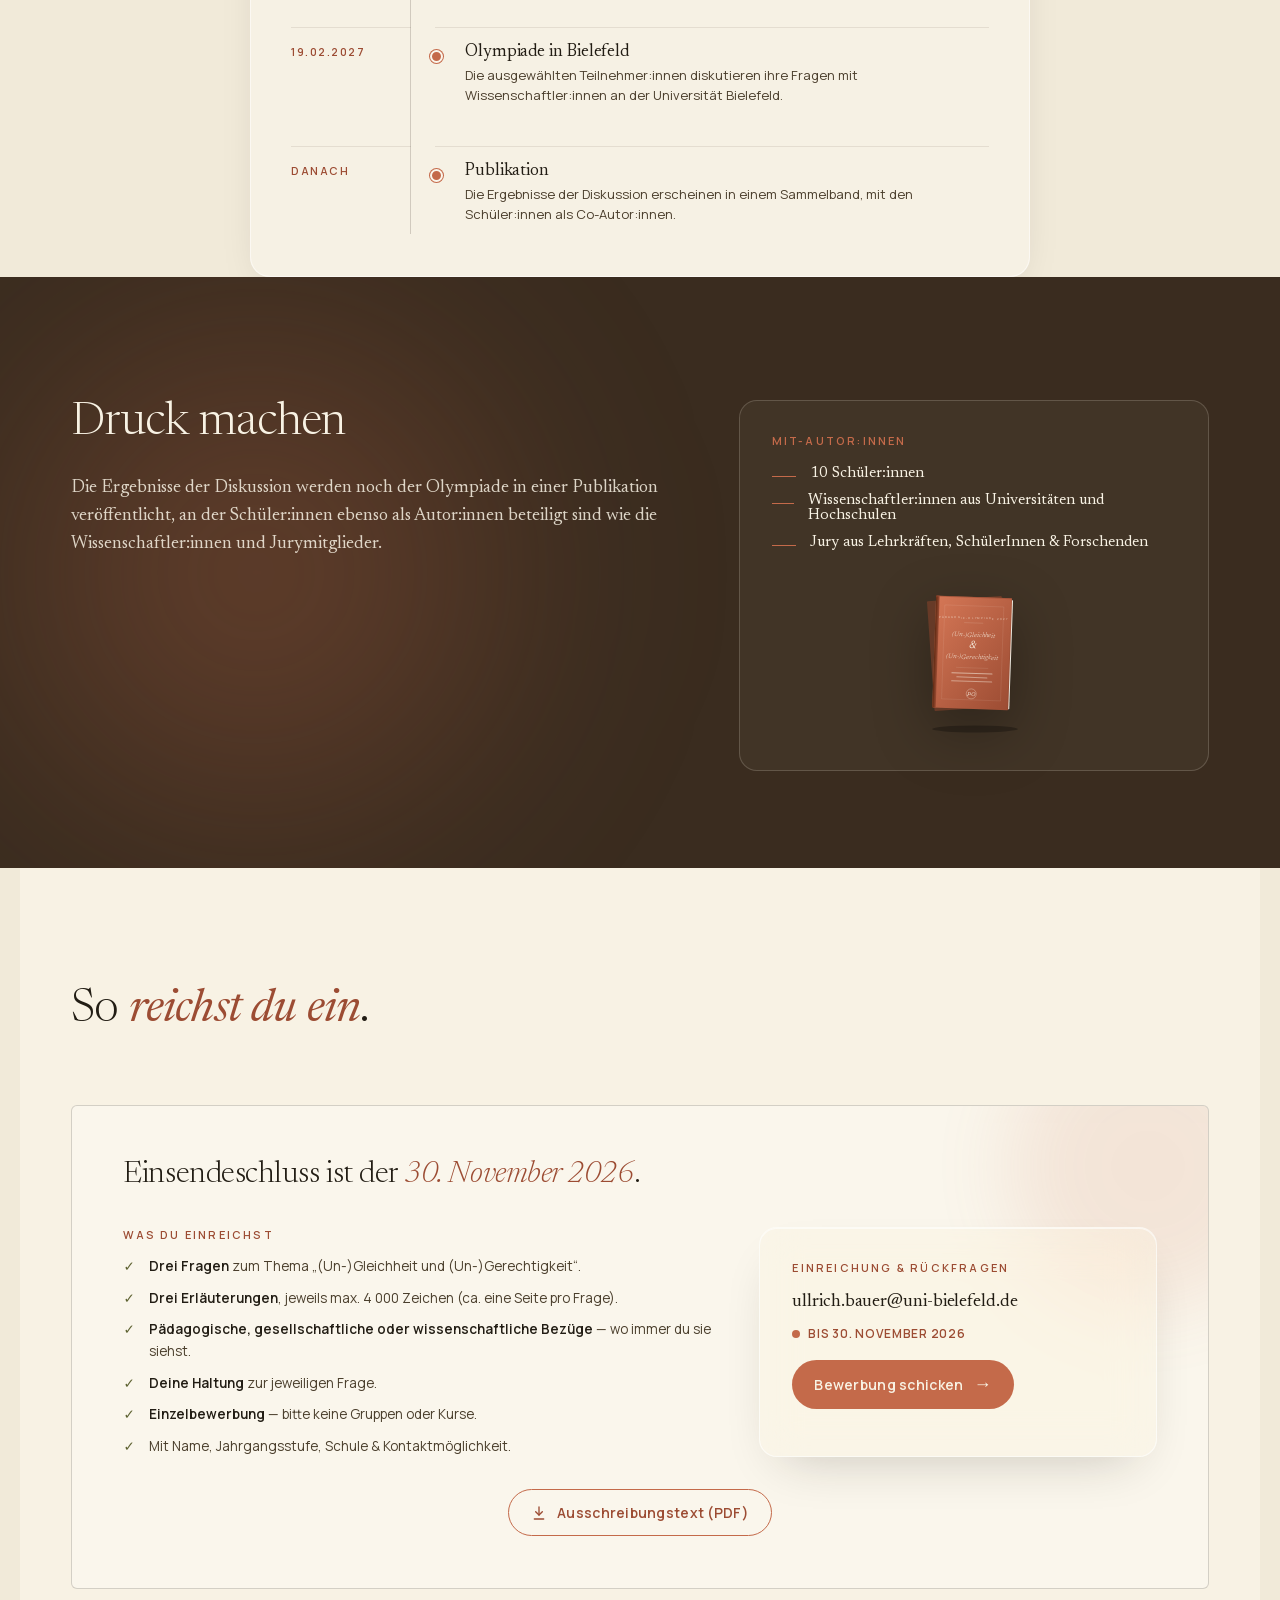
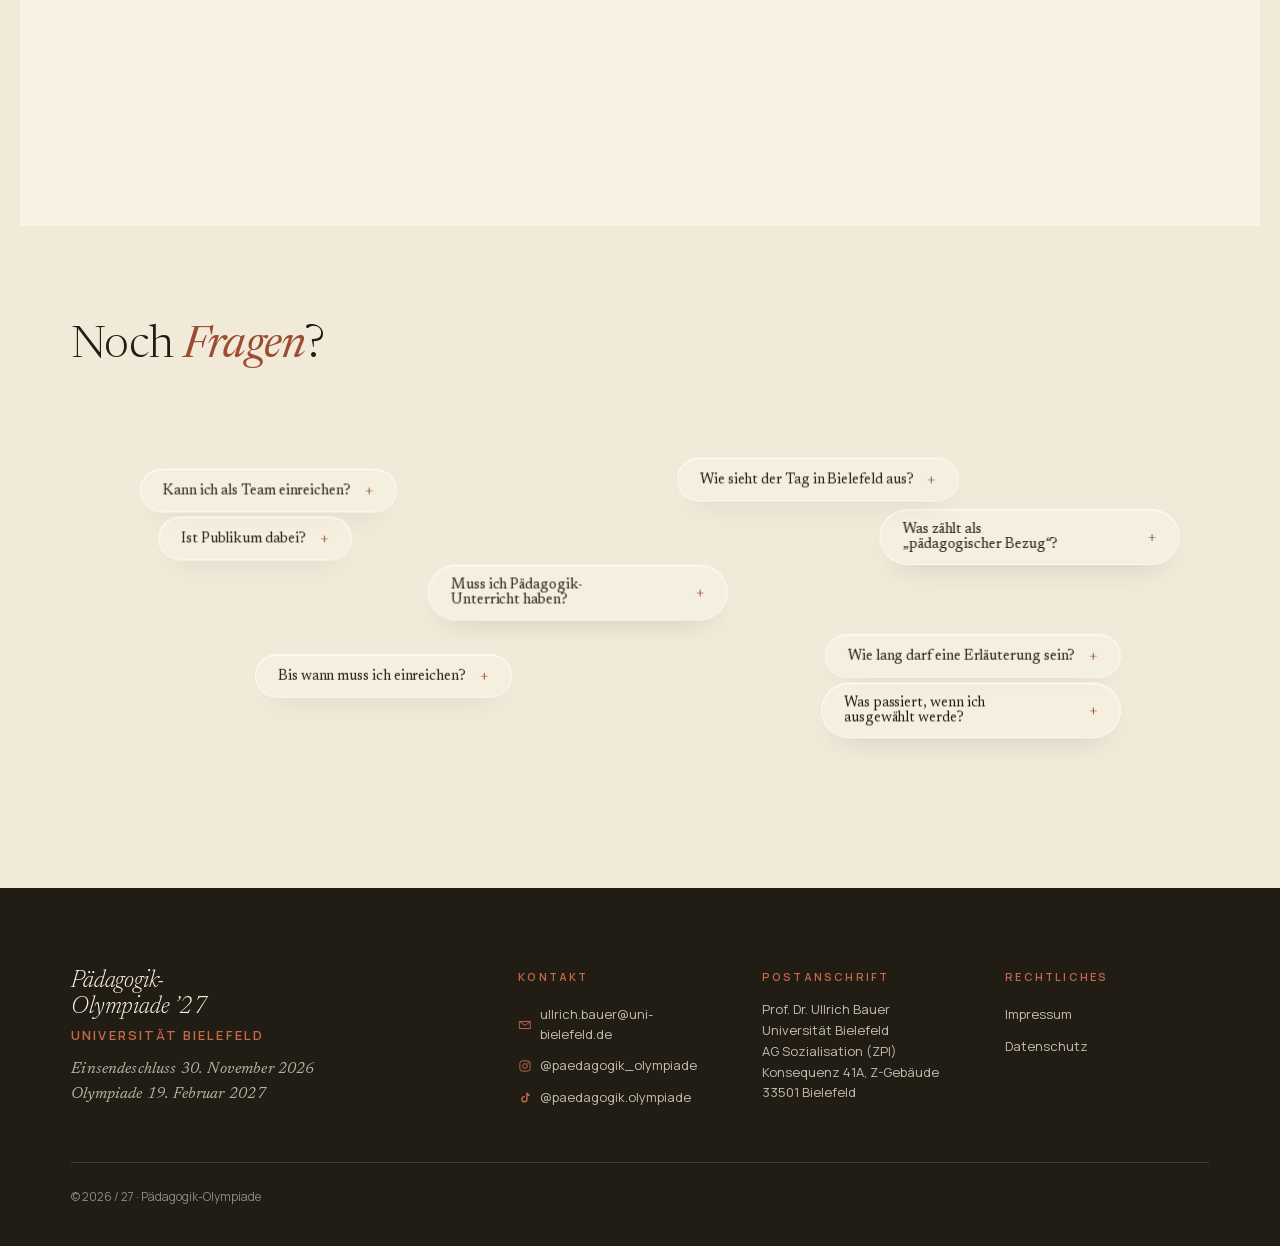
==== commit f0b725cb: "Deadline: communicate Einsendeschluss 30. November 2026 across the site - Hero: meta line with Einse" ====
--- a/index.html
+++ b/index.html
@@ -4,12 +4,12 @@
 <meta charset="UTF-8" />
 <meta name="viewport" content="width=device-width, initial-scale=1.0" />
 <title>Pädagogik-Olympiade 2027 — (Un-)Gleichheit & (Un-)Gerechtigkeit</title>
-<meta name="description" content="Pädagogik-Olympiade 2027 an der Universität Bielefeld: Reiche drei Fragen zum Thema (Un-)Gleichheit und (Un-)Gerechtigkeit ein und diskutiere mit Wissenschaftler:innen.">
+<meta name="description" content="Pädagogik-Olympiade 2027 an der Universität Bielefeld: Reiche bis 30. November 2026 drei Fragen zum Thema (Un-)Gleichheit und (Un-)Gerechtigkeit ein und diskutiere mit Wissenschaftler:innen.">
 <meta name="referrer" content="strict-origin-when-cross-origin">
 <meta http-equiv="Content-Security-Policy" content="default-src 'self'; style-src 'self' 'unsafe-inline'; font-src 'self'; img-src 'self' data:; script-src 'self' 'unsafe-inline'; base-uri 'self'; form-action 'self'; frame-ancestors 'none'">
 <meta property="og:type" content="website">
 <meta property="og:title" content="Pädagogik-Olympiade 2027 — (Un-)Gleichheit & (Un-)Gerechtigkeit">
-<meta property="og:description" content="Reiche drei Fragen ein und diskutiere am 19. Februar 2027 an der Universität Bielefeld mit Wissenschaftler:innen.">
+<meta property="og:description" content="Reiche bis 30. November 2026 drei Fragen ein und diskutiere am 19. Februar 2027 an der Universität Bielefeld mit Wissenschaftler:innen.">
 <meta property="og:url" content="https://tobiaskammer.github.io/paedagogik-olympiade-2027/">
 <meta property="og:locale" content="de_DE">
 <meta name="twitter:card" content="summary_large_image">
@@ -198,6 +198,10 @@
   letter-spacing:-.005em;color:var(--ink-2)}
 .hero-meta span{display:inline-flex;align-items:baseline}
 .hero-meta .sep{color:var(--terra);font-style:normal;opacity:.7}
+@media (max-width:640px){
+  .hero-meta{flex-direction:column;gap:6px;margin-top:36px;font-size:16px}
+  .hero-meta .sep{display:none}
+}
 .scroll-cue{position:absolute;left:50%;bottom:32px;transform:translateX(-50%);
   font-family:var(--sans);font-size:11px;letter-spacing:.2em;text-transform:uppercase;
   color:var(--ink-2);opacity:.7;display:flex;flex-direction:column;align-items:center;gap:10px}
@@ -227,18 +231,24 @@
 .neu{background:transparent;
   padding-top:calc(var(--section-pad) * var(--density) * .5)}
 .neu .section-head{text-align:center}
-.neu-meta{display:flex;flex-wrap:wrap;justify-content:center;align-items:center;
-  gap:14px 26px;margin-top:80px;
+.neu-meta{display:flex;flex-direction:column;align-items:center;
+  gap:18px;margin-top:80px;
   font-family:var(--serif);font-size:32px;font-weight:400;color:var(--ink);
   font-style:italic}
+.neu-meta .row{display:flex;flex-wrap:wrap;justify-content:center;align-items:center;
+  gap:14px 26px}
+.neu-meta .hl.deadline{background:rgba(196,106,74,.2);color:var(--terra-deep);
+  box-shadow:0 6px 18px -8px rgba(156,76,51,.35)}
 .neu-meta .hl{background:rgba(74,107,140,.22);color:#2c4a6f;
   padding:10px 22px;border-radius:10px;font-style:italic;
   letter-spacing:.08em;text-transform:uppercase;
   font-size:clamp(16px,2vw,22px);font-weight:600;
   box-shadow:0 6px 18px -8px rgba(44,74,111,.35)}
 .neu-meta .sep{color:var(--terra);opacity:.7;font-style:normal;font-size:1.2em}
-@media (max-width:640px){.neu-meta{gap:10px 14px;margin-top:56px}
-  .neu-meta .hl{font-size:14px;padding:8px 16px}}
+@media (max-width:640px){.neu-meta{gap:12px;margin-top:56px}
+  .neu-meta .row{flex-direction:column;gap:10px}
+  .neu-meta .sep{display:none}
+  .neu-meta .hl{font-size:14px;padding:8px 16px;text-align:center}}
 .section-head{margin-bottom:var(--section-head-gap)}
 .section-head h2{font-family:var(--serif);font-weight:300;
   font-size:clamp(30px,3.6vw,50px);line-height:1.02;letter-spacing:-.018em}
@@ -565,6 +575,11 @@
 .cta-box .mail{font-family:var(--serif);font-size:18px;font-weight:400;
   color:var(--ink);text-decoration:none;letter-spacing:-.005em}
 .cta-box .mail:hover{color:var(--terra-deep)}
+.cta-box .deadline{font-family:var(--sans);font-size:12px;letter-spacing:.06em;
+  text-transform:uppercase;font-weight:600;color:var(--terra-deep);
+  display:inline-flex;align-items:center;gap:8px;margin-top:-4px}
+.cta-box .deadline::before{content:"";width:8px;height:8px;border-radius:50%;
+  background:var(--terra);flex-shrink:0}
 .cta-btn{display:inline-flex;align-items:center;gap:10px;
   background:var(--terra);color:var(--cream);padding:14px 22px;
   border-radius:999px;text-decoration:none;font-family:var(--sans);
@@ -741,6 +756,11 @@
       reflektierteren, mutigeren <em>Fragen</em>. Komm an die Universität Bielefeld
       und diskutiere mit Wissenschaftler:innen.
     </p>
+    <div class="hero-meta">
+      <span>Einsendeschluss 30. November 2026</span>
+      <span class="sep">·</span>
+      <span>Olympiade 19. Februar 2027</span>
+    </div>
   </div>
 </section>
 
@@ -849,9 +869,14 @@
       </div>
     </div>
     <div class="neu-meta reveal">
-      <span class="hl">19. Februar 2027</span>
-      <span class="sep">·</span>
-      <span class="hl">Universität Bielefeld</span>
+      <div class="row">
+        <span class="hl deadline">Einsendeschluss 30. November 2026</span>
+      </div>
+      <div class="row">
+        <span class="hl">19. Februar 2027</span>
+        <span class="sep">·</span>
+        <span class="hl">Universität Bielefeld</span>
+      </div>
     </div>
   </div>
 </section>
@@ -947,14 +972,14 @@
         </div>
       </div>
       <div class="tl-row">
-        <div class="when">Herbst 2026</div>
+        <div class="when">30.11.2026</div>
         <div class="what">
           <h4>Einsendeschluss</h4>
-          <p>Sende uns deine drei Fragen plus drei Erläuterungen. </p>
+          <p>Deine drei Fragen plus drei Erläuterungen müssen bis zum 30. November 2026 bei uns sein.</p>
         </div>
       </div>
       <div class="tl-row">
-        <div class="when">Winter 2026 / 27</div>
+        <div class="when">Dezember – Januar</div>
         <div class="what">
           <h4>Auswahl durch die Jury</h4>
           <p>Eine Jury aus Wissenschaftler:innen, Lehrkräften und Schüler:innen wählt zehn Teilnehmende aus.</p>
@@ -1051,6 +1076,7 @@
   <div class="section-head reveal">    <h2>So <em>reichst du ein</em>.</h2>
   </div>
   <div class="einreich-card reveal">
+    <p class="lead">Einsendeschluss ist der <em>30. November 2026</em>.</p>
     <div class="einreich-grid">
       <div>
         <h4>Was du einreichst</h4>
@@ -1066,6 +1092,7 @@
       <div class="cta-box">
         <span class="mail-label">Einreichung &amp; Rückfragen</span>
         <a href="mailto:ullrich.bauer@uni-bielefeld.de?subject=Bewerbung%20P%C3%A4dagogik-Olympiade%202027" class="mail">ullrich.bauer@uni-bielefeld.de</a>
+        <span class="deadline">Bis 30. November 2026</span>
         <a href="mailto:ullrich.bauer@uni-bielefeld.de?subject=Bewerbung%20P%C3%A4dagogik-Olympiade%202027" class="cta-btn">Bewerbung schicken</a>
       </div>
     </div>
@@ -1087,6 +1114,11 @@
   <div class="section-head reveal">    <h2>Noch <em>Fragen</em>?</h2>
   </div>
   <div class="faq-list reveal" id="faqList">
+    <details>
+      <summary>Bis wann muss ich einreichen?</summary>
+      <p>Bis zum 30. November 2026, per E-Mail. Später eingehende Bewerbungen
+      können wir leider nicht berücksichtigen.</p>
+    </details>
     <details>
       <summary>Kann ich als Team einreichen?</summary>
       <p>Nein — 2027 sind nur Einzelbewerbungen zugelassen. Es geht um deine
@@ -1140,7 +1172,7 @@
     <div class="foot-grid">
       <div>
         <div class="mark">Pädagogik-<br>Olympiade ’27<span>Universität Bielefeld</span></div>
-        <div class="mark-date">19. Februar 2027</div>
+        <div class="mark-date">Einsendeschluss 30. November 2026<br>Olympiade 19. Februar 2027</div>
       </div>
       <div class="foot-col">
         <h5>Kontakt</h5>
